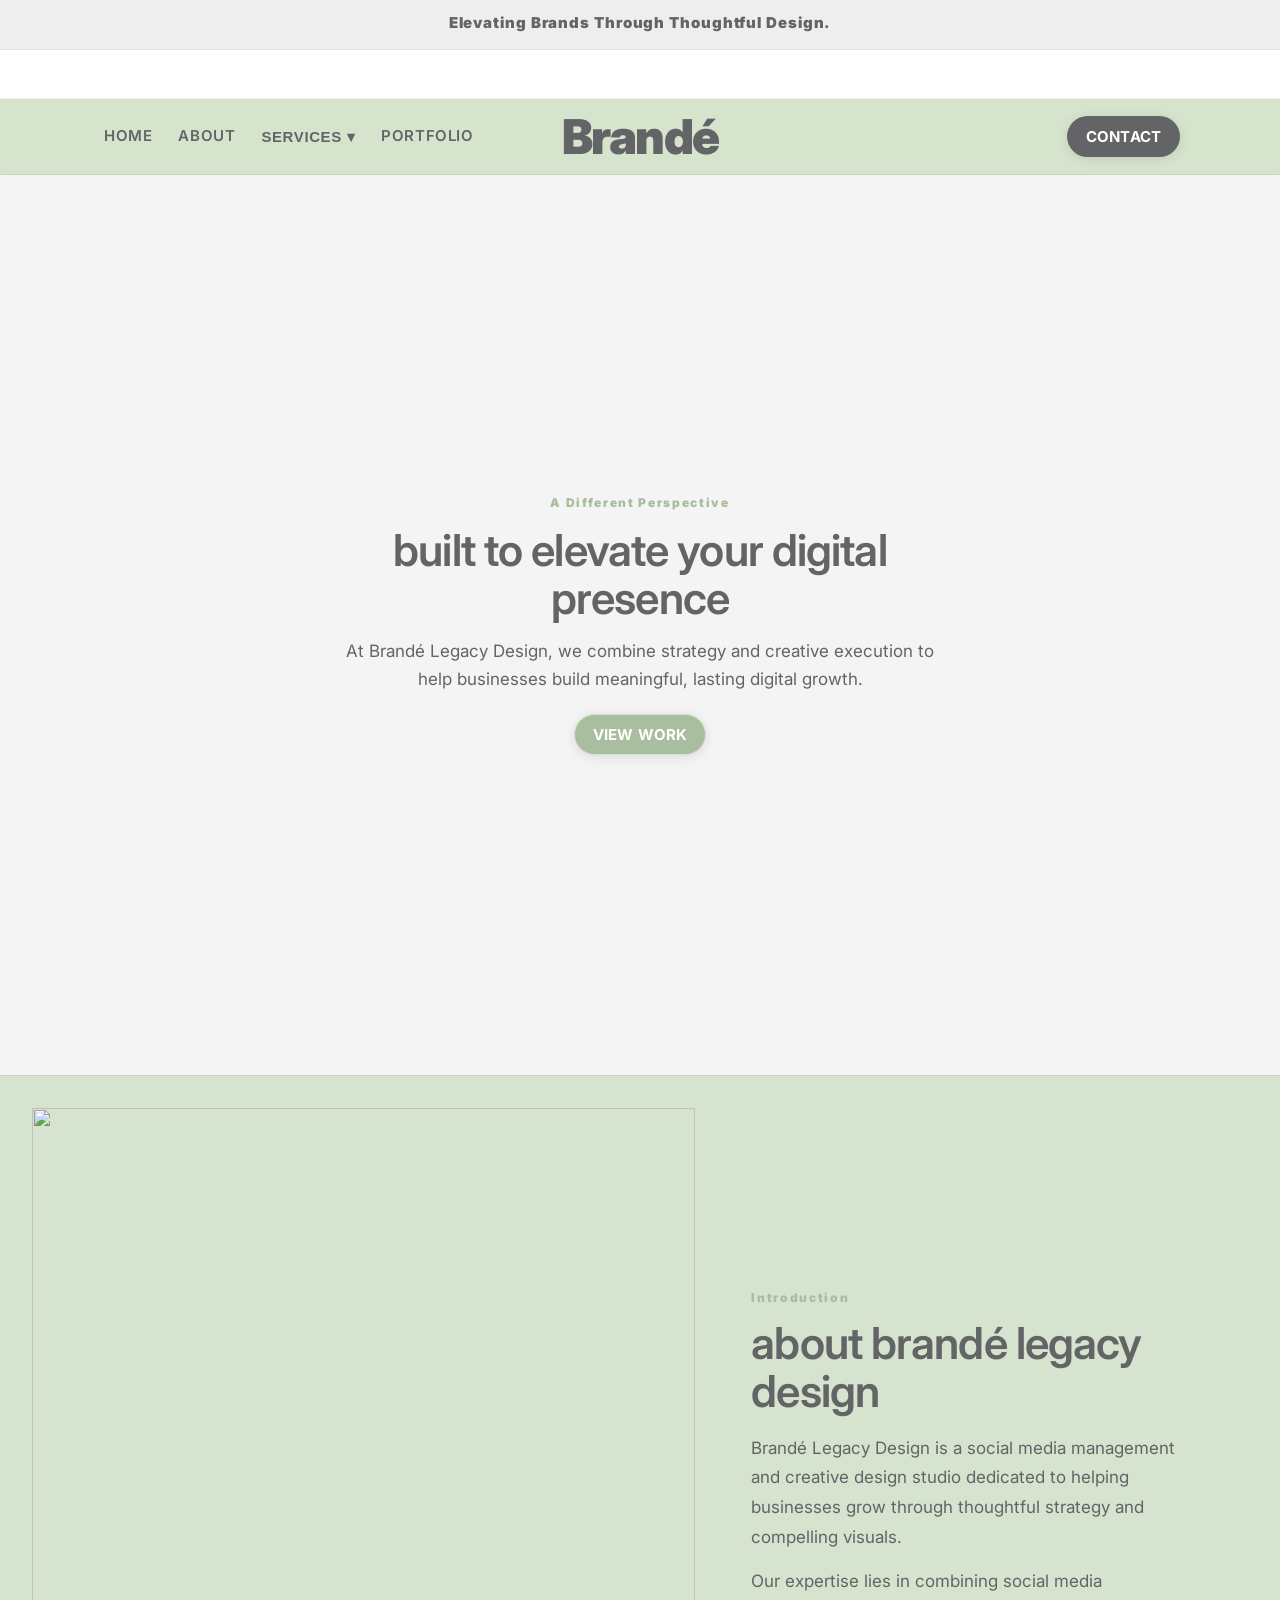
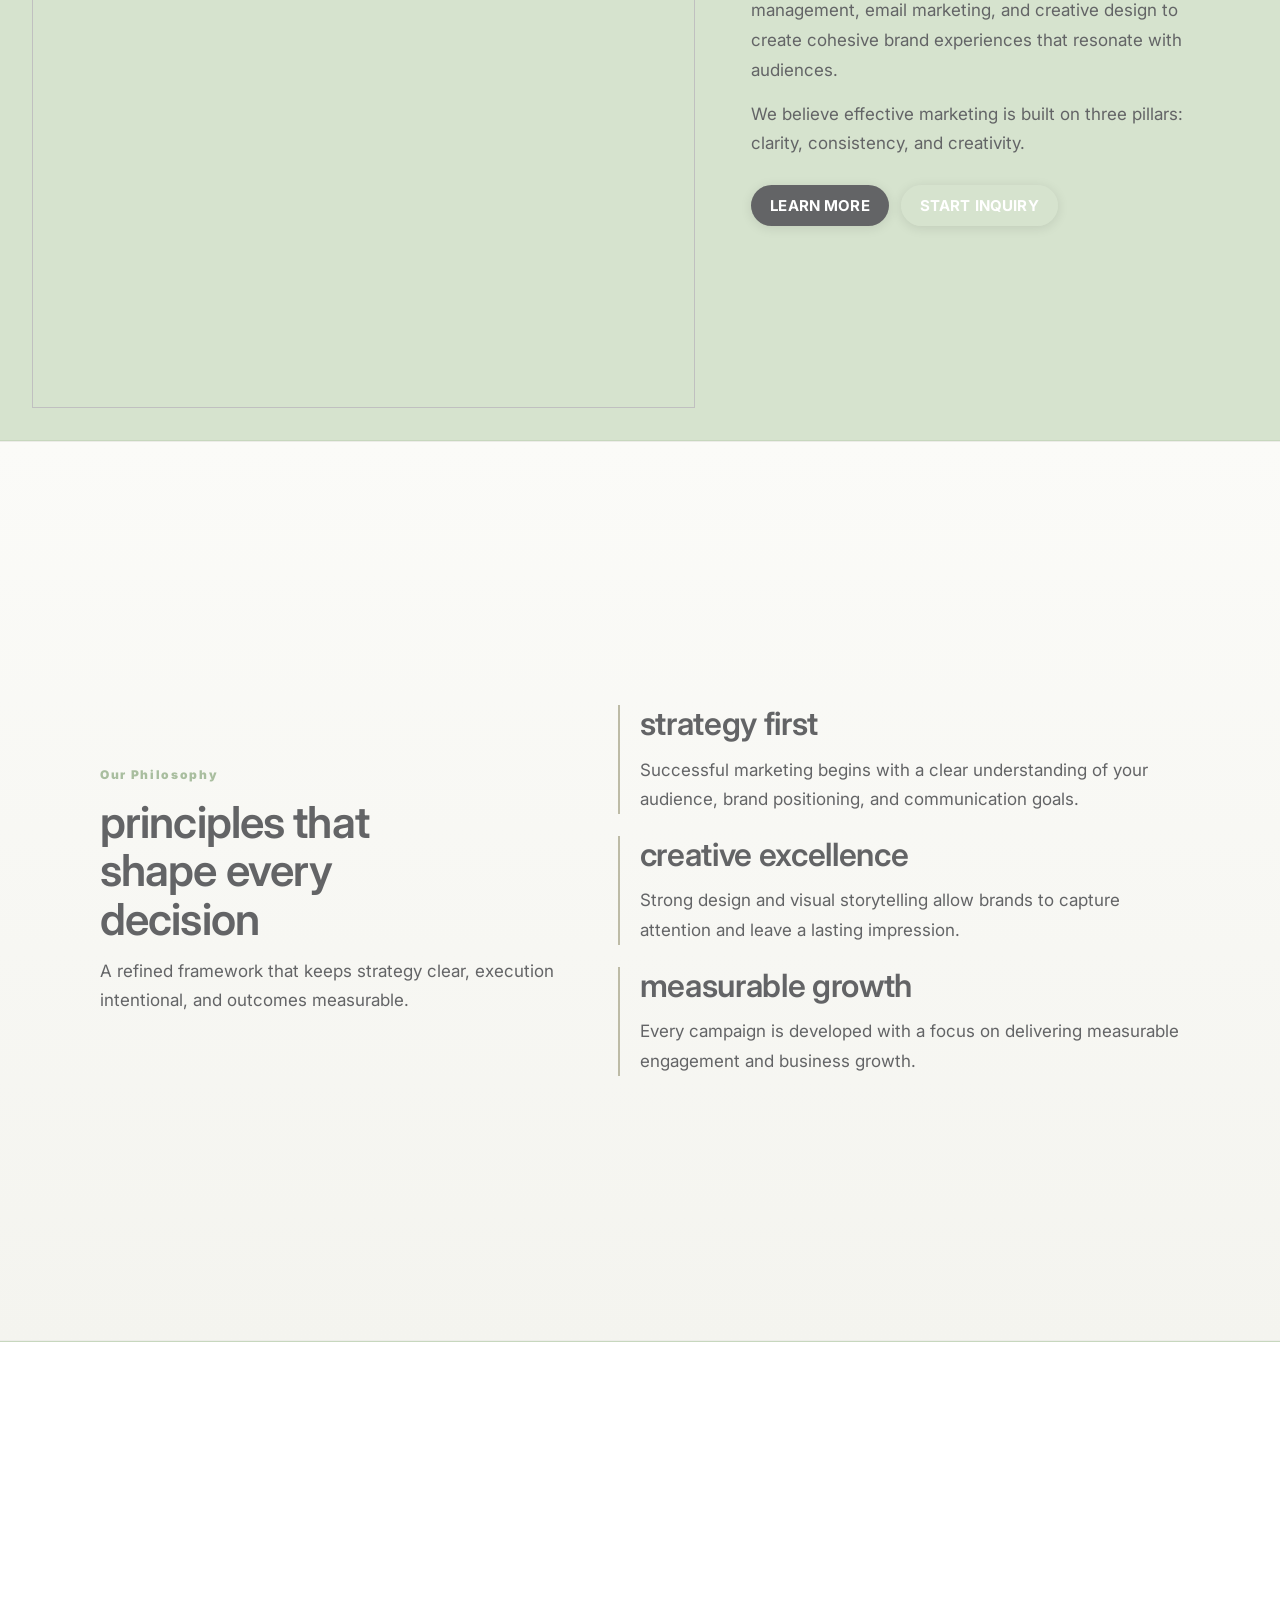
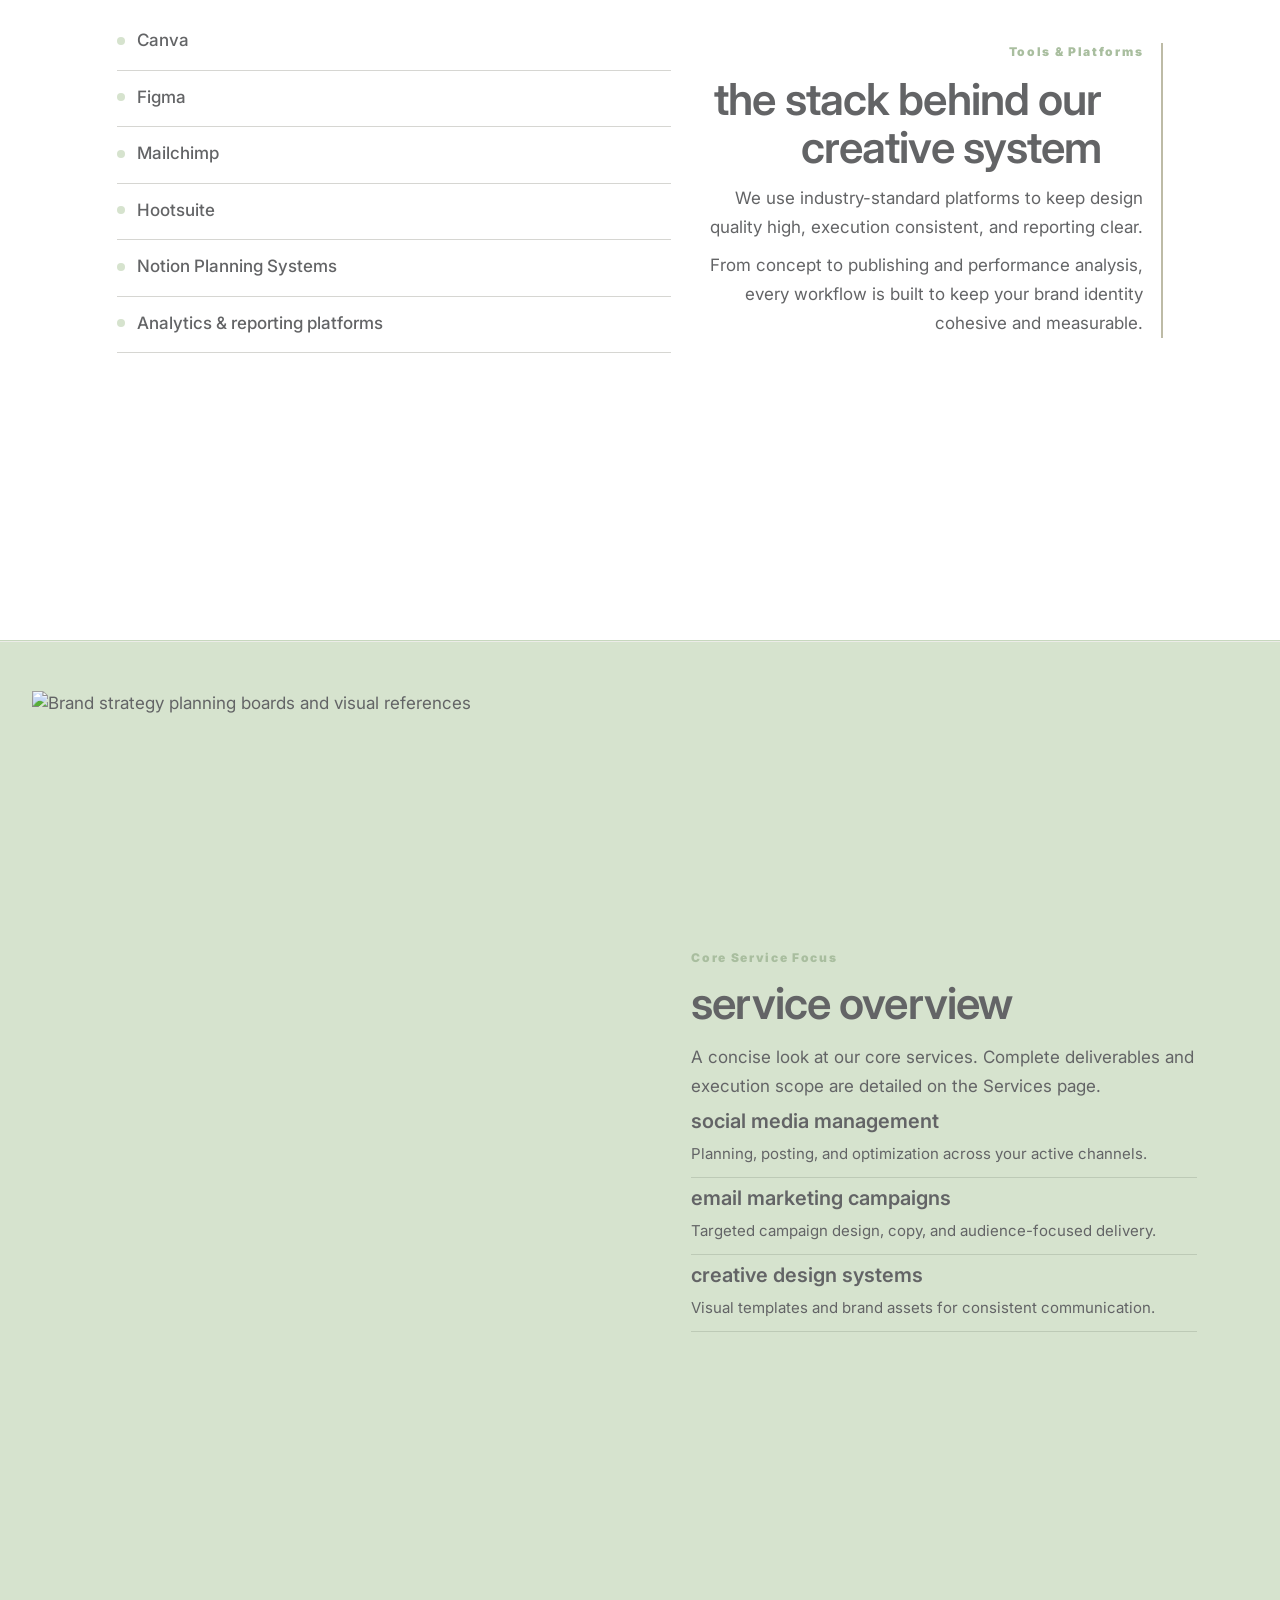
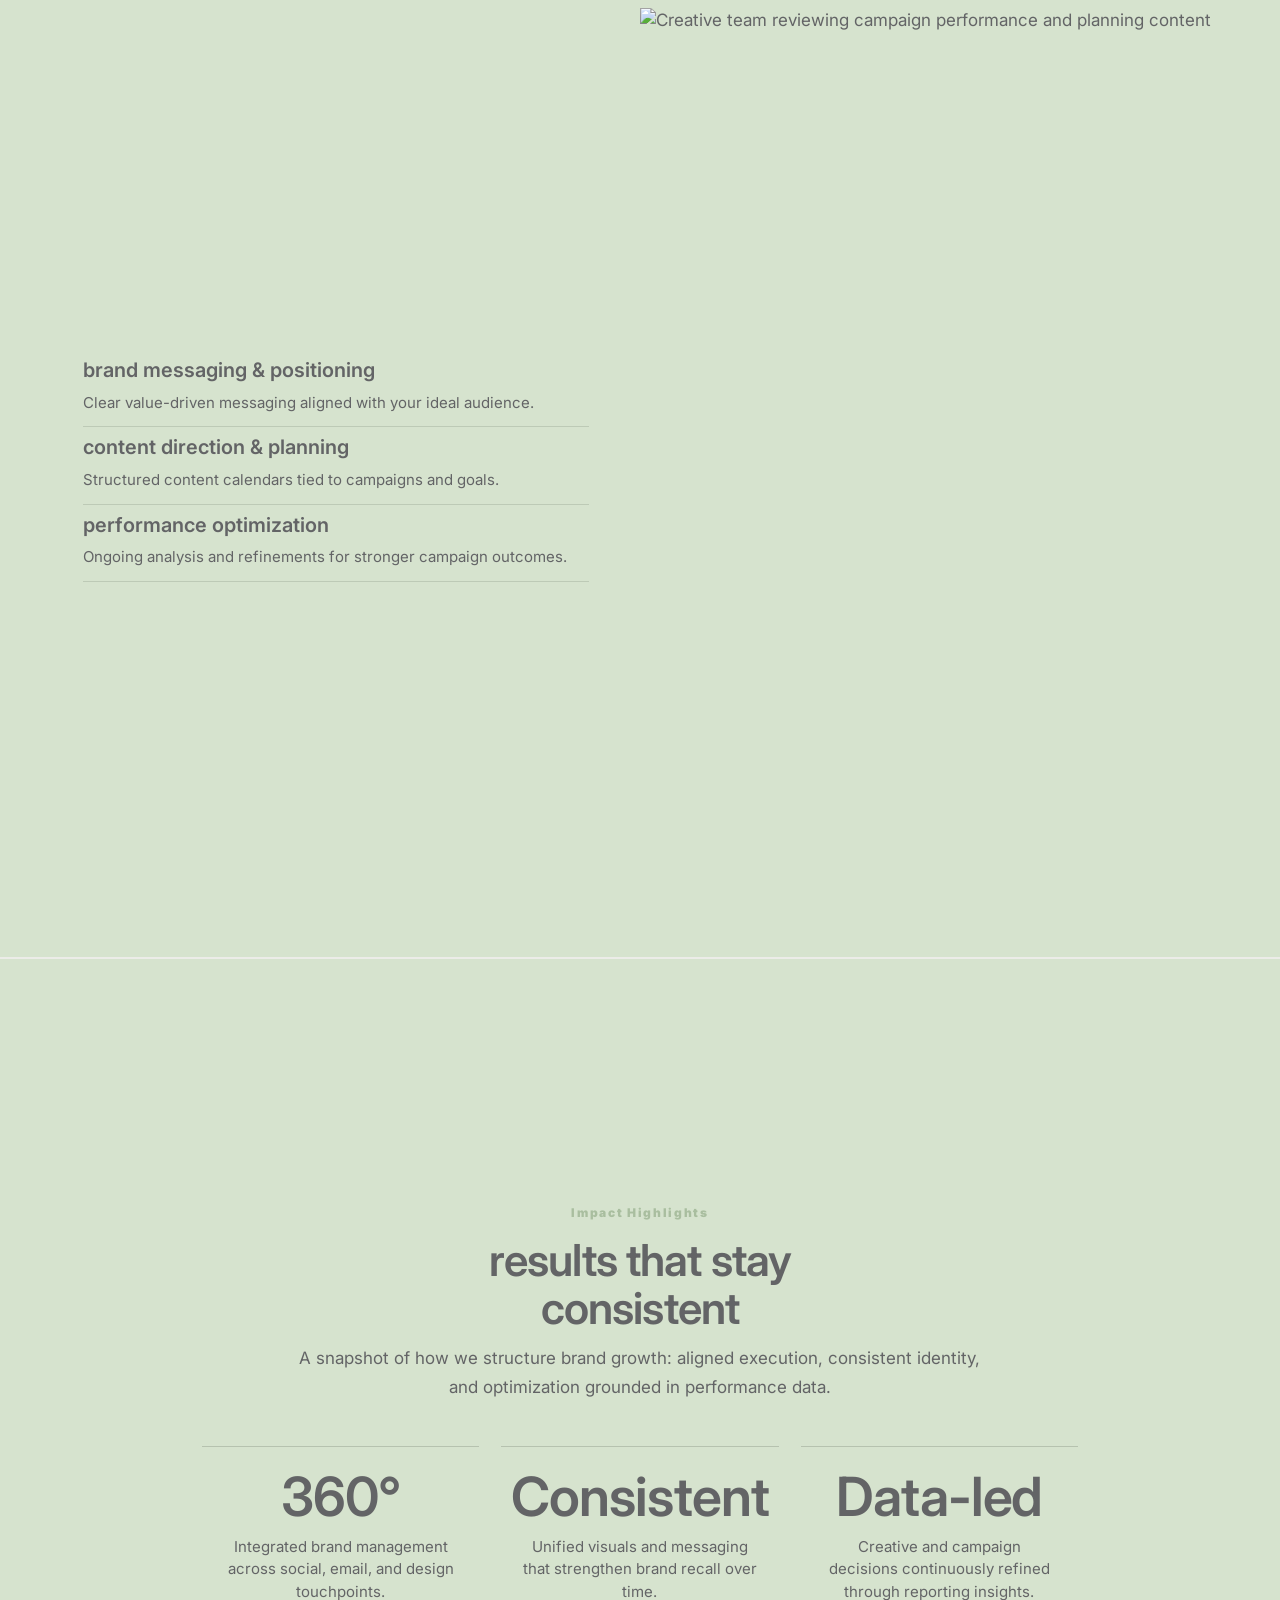
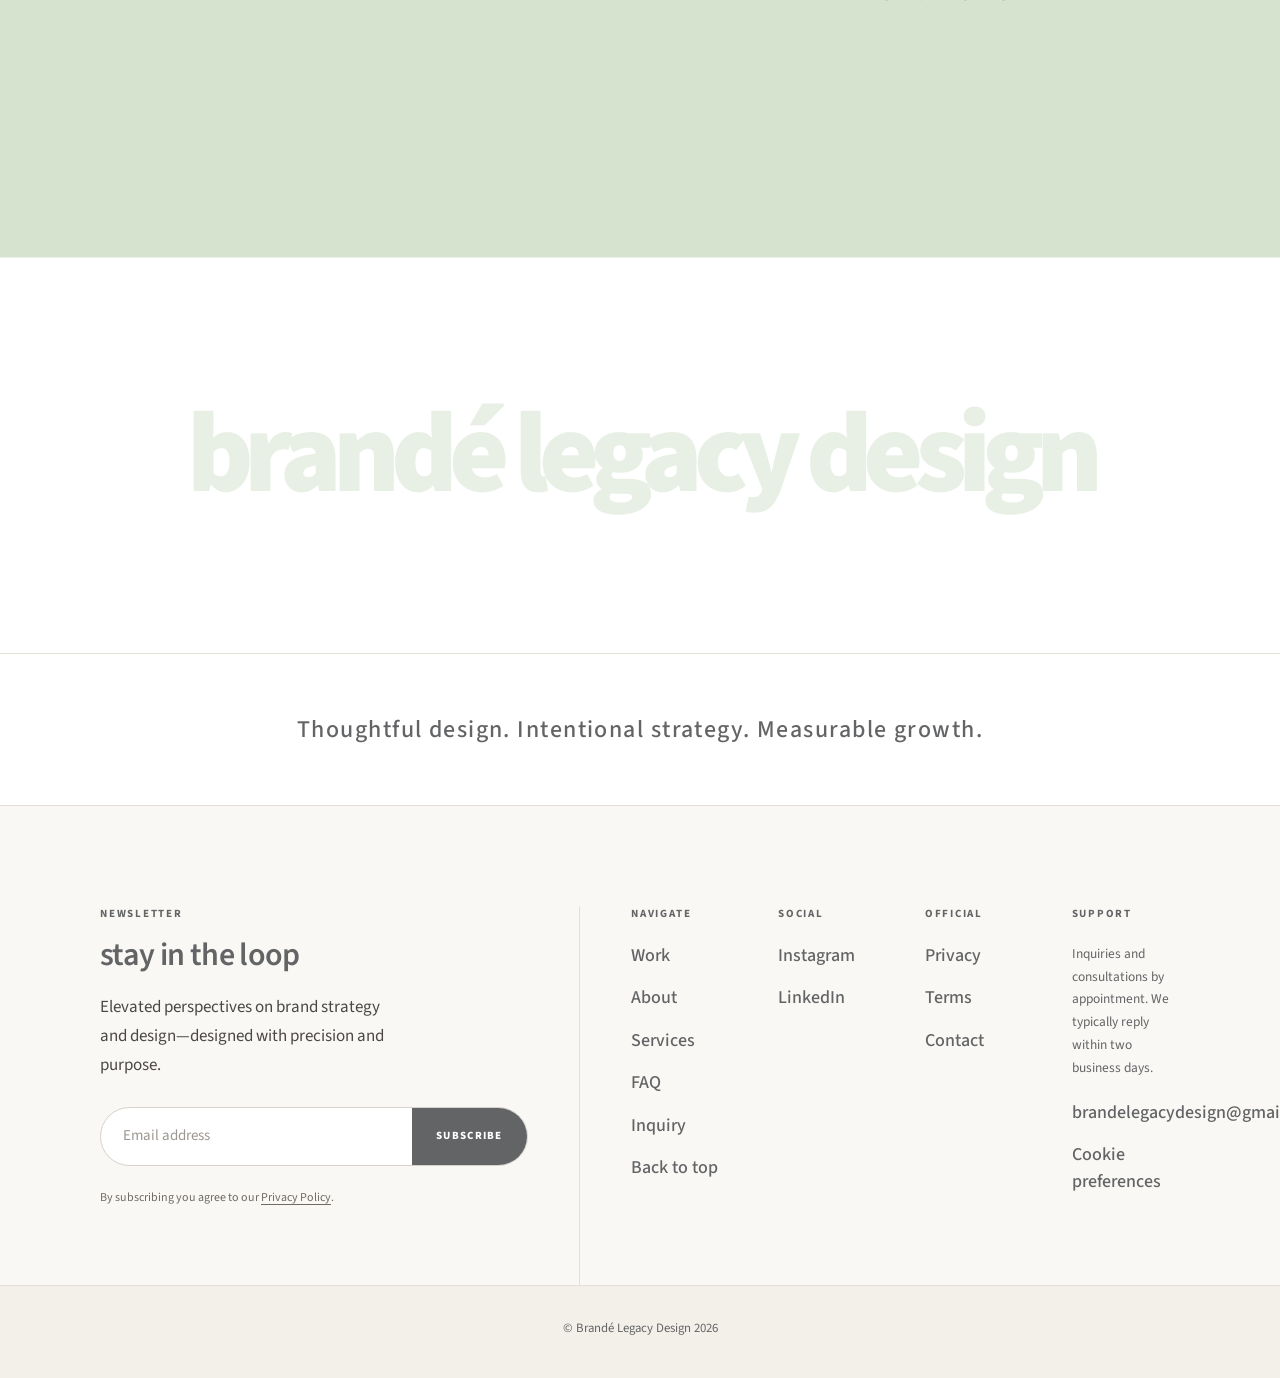
==== about.html @ 5271bdcf "first commit" ====
<!doctype html>
<html lang="en">
  <head>
    <meta charset="utf-8" />
    <meta name="viewport" content="width=device-width, initial-scale=1" />
    <title>About | Brand&eacute; Legacy Design</title>
    <link rel="icon" type="image/png" href="https://raw.githubusercontent.com/KeralPatel3095/Brande_Images/9cf67e094aeaa130865a33879009bbd9b97c3873/Brand%C3%A9.png">
    <link rel="stylesheet" href="includes/site-layout.css" />
    <style>
      @import url("https://fonts.googleapis.com/css2?family=DM+Sans:wght@400;500;600&family=Inter:wght@300;400;500;600&family=Poppins:wght@400;500;600&family=Source+Sans+3:ital,wght@0,400;0,500;0,600;0,700;1,400&display=swap");

      :root{
        --main:#D6E3CE;
        --bg:#D6E3CE;
        --text:#636466;
        --muted:#636466;
        --border:#C7D7BE;
        --surface:#EFEEEE;
        --cream:#EFEEEE;
        --cream2:#F7F7F7;
        --accent:#636466;
        --accentText:#ffffff;
        --radius:14px;
        --shadow:0 10px 30px rgba(0,0,0,.06);
        --container:1120px;
        --font-sans:"Inter", "Poppins", "DM Sans", "Helvetica Neue", Helvetica, Arial, ui-sans-serif, system-ui, -apple-system, Segoe UI, Roboto, sans-serif;
      }

      *{box-sizing:border-box}
      /* Do not set overflow-x:hidden on html/body — it breaks sticky header nav (see includes/site-layout.css) */
      html{scroll-behavior:smooth}
      body{
        margin:0;
        font-family:var(--font-sans);
        font-size:17px;
        color:var(--text);
        line-height:1.5;
        font-weight:400;
        background:linear-gradient(180deg, #D6E3CE 0%, #EFEEEE 55%, #ffffff 100%);
      }
      a{color:inherit; text-decoration:none}
      .container{max-width:var(--container); margin:0 auto; padding:0 20px}

      main{padding:0}
      section{padding:88px 0}
      main > section{
        width:100%;
        position:relative;
      }
      main > section > .container{
        height:auto;
        display:block;
        transform:translateY(0);
        filter:none;
      }

      /* Same reveal transitions used on index */
      main > section h1,
      main > section .sectionTitle,
      main > section .kicker,
      main > section .philosophyCard h3,
      main > section .processCard h3,
      main > section .resultValue{
        opacity:0;
        transform:translateY(28px);
        transition:
          opacity 1.05s cubic-bezier(0.25, 0.46, 0.45, 0.94),
          transform 1.05s cubic-bezier(0.25, 0.46, 0.45, 0.94);
      }
      main > section.inView h1,
      main > section.inView .sectionTitle,
      main > section.inView .kicker,
      main > section.inView .philosophyCard h3,
      main > section.inView .processCard h3,
      main > section.inView .resultValue{
        opacity:1;
        transform:translateY(0);
      }
      main > section .sectionLead,
      main > section .introBody p,
      main > section .philosophyCard p,
      main > section .toolsLead,
      main > section .toolsList li,
      main > section .servicePill,
      main > section .processCard p,
      main > section .resultLabel{
        opacity:0;
        transform:translateY(24px);
        transition:
          opacity 1.05s cubic-bezier(0.25, 0.46, 0.45, 0.94) .16s,
          transform 1.05s cubic-bezier(0.25, 0.46, 0.45, 0.94) .16s;
      }
      main > section.inView .sectionLead,
      main > section.inView .introBody p,
      main > section.inView .philosophyCard p,
      main > section.inView .toolsLead,
      main > section.inView .toolsList li,
      main > section.inView .servicePill,
      main > section.inView .processCard p,
      main > section.inView .resultLabel{
        opacity:1;
        transform:translateY(0);
      }
      main > section .mediaCard{
        opacity:0;
        transform:translateY(30px) scale(.985);
        transition:
          opacity 1.05s cubic-bezier(0.25, 0.46, 0.45, 0.94) .12s,
          transform 1.05s cubic-bezier(0.25, 0.46, 0.45, 0.94) .12s;
      }
      main > section.inView .mediaCard{
        opacity:1;
        transform:translateY(0) scale(1);
      }

      @media (prefers-reduced-motion: reduce){
        main > section *{
          transition:none !important;
          animation:none !important;
          transform:none !important;
          opacity:1 !important;
          filter:none !important;
        }
      }
      .fullScreenSection{
        min-height:100svh;
        display:flex;
        align-items:center;
      }
      .kicker{
        margin:0 0 14px;
        text-align:center;
        letter-spacing:.14em;
        font-weight:900;
        font-size:12px;
        text-transform:none;
        color: #a9be9f;
      }
      .sectionTitle{
        margin:0 auto 18px;
        text-align:center;
        max-width:24ch;
        font-size:44px;
        line-height:1.1;
        letter-spacing:-.02em;
        color:#636466;
        font-weight:600;
        text-transform:lowercase;
      }
      h1, h2, h3{
        text-transform:lowercase;
      }
      .sectionLead{
        margin:0 auto;
        max-width:72ch;
        text-align:center;
        font-size:17px;
        line-height:1.7;
        color:#636466;
      }
      .ctaRow{
        margin-top:26px;
        display:flex;
        gap:12px;
        flex-wrap:wrap;
      }
      .ctaBtn{
        display:inline-flex;
        align-items:center;
        justify-content:center;
        border-radius:999px;
        padding:12px 18px;
        font-size:15px;
        font-weight:600;
        line-height:1;
        letter-spacing:.01em;
        border:1px solid transparent;
        transition:transform .22s ease, background-color .22s ease, border-color .22s ease, color .22s ease;
      }
      .ctaBtnPrimary{
        background:var(--accent);
        color:var(--accentText);
      }
      .ctaBtnSecondary{
        background:transparent;
        border-color:#D6E3CE;
        color:#9b9a80;
      }
      .ctaBtn:hover{
        transform:translateY(-1px);
      }
      .ctaBtnPrimary:hover{
        background:#9b9a80;
      }
      .ctaBtnSecondary:hover{
        background:#dbe7d4;
      }
      .splitLayout{
        display:grid;
        grid-template-columns:1.05fr .95fr;
        gap:24px;
        align-items:center;
      }
      .splitLayout.reverse{
        grid-template-columns:.95fr 1.05fr;
      }
      .splitText{
        background:rgba(255,255,255,.72);
        border:1px solid #dbe7d4;
        border-radius:18px;
        padding:clamp(22px,3vw,36px);
      }
      .splitText .kicker,
      .splitText .sectionTitle,
      .splitText .sectionLead{
        text-align:left;
        margin-left:0;
        margin-right:0;
      }
      .splitText .sectionTitle{
        max-width:18ch;
      }
      .splitText .sectionLead{
        max-width:62ch;
      }
      .mediaCard{
        border-radius:18px;
        overflow:hidden;
        border:1px solid #dbe7d4;
        box-shadow:0 14px 34px rgba(53,77,55,.14);
        min-height:clamp(320px,58vh,620px);
        background:#fff;
        transition:transform .45s ease, box-shadow .45s ease;
      }
      .mediaCard:hover{
        transform:translateY(-4px);
        box-shadow:0 18px 34px rgba(59,58,50,.12);
      }
      .mediaCard img{
        width:100%;
        height:100%;
        object-fit:cover;
        display:block;
      }

      .introSection{
        background:var(--main);
        border-top:1px solid var(--border);
        border-bottom:1px solid var(--border);
      }
      .introSection.fullScreenSection{
        min-height:100svh;
        padding:32px;
      }
      .introSection > .container{
        max-width:100%;
        padding:0;
        height:100%;
      }
      .aboutWorkflowInner{
        display:grid;
        grid-template-columns:1.2fr 1fr;
        gap:0;
        align-items:stretch;
        min-height:100svh;
        height:100%;
        background:var(--main);
      }
      .aboutWorkflowVisual{
        min-height:460px;
        position:relative;
        overflow:hidden;
      }
      .aboutWorkflowVisual .workflowImg{
        position:absolute;
        inset:0;
        width:100%;
        height:100%;
        object-fit:cover;
        display:block;
        transition:opacity .6s ease-out, transform .6s ease-out;
      }
      .aboutWorkflowVisual .workflowImgDefault{
        opacity:1;
        transform:scale(1);
      }
      .aboutWorkflowVisual .workflowImgHover{
        opacity:0;
        transform:scale(1.04);
      }
      .aboutWorkflowVisual:hover .workflowImgDefault{
        opacity:0;
        transform:scale(1.05);
      }
      .aboutWorkflowVisual:hover .workflowImgHover{
        opacity:1;
        transform:scale(1);
      }
      .aboutWorkflowText{
        padding:64px 56px;
        display:flex;
        flex-direction:column;
        justify-content:center;
      }
      .aboutWorkflowText .kicker{
        text-align:left;
        margin-bottom:12px;
      }
      .aboutWorkflowText .sectionTitle{
        text-align:left;
        margin:0 0 18px;
        max-width:16ch;
        text-transform:lowercase;
      }
      .aboutWorkflowText .introBody{
        margin:0;
        max-width:66ch;
        gap:14px;
      }
      .aboutWorkflowText .introBody p{
        text-align:left;
      }
      .introBody{
        margin:28px auto 0;
        max-width:78ch;
        display:grid;
        gap:16px;
      }
      .introBody p{
        margin:0;
        text-align:center;
        color:#636466;
        line-height:1.75;
      }
      .preIntroNote{
        background:#f4f4f4;
        min-height:100svh;
        display:flex;
        align-items:center;
      }
      .preIntroWrap{
        max-width:78ch;
        margin:0 auto;
        text-align:center;
      }
      .preIntroWrap .kicker{
        margin-bottom:14px;
      }
      .preIntroWrap .sectionTitle{
        margin:0 auto 14px;
        max-width:18ch;
        text-align:center;
      }
      .preIntroWrap .sectionLead{
        margin:0 auto;
        max-width:56ch;
        text-align:center;
      }
      .preIntroWrap .ctaRow{
        justify-content:center;
        margin-top:20px;
      }

      .philosophySection{
        background:linear-gradient(180deg, #fbfbf8, #f4f4ef);
        border-top:1px solid #ecece8;
        border-bottom:1px solid #ecece8;
        min-height:100svh;
        display:flex;
        align-items:center;
      }
      .philosophyLayout{
        display:grid;
        grid-template-columns:.92fr 1.08fr;
        gap:clamp(26px,3vw,42px);
        align-items:stretch;
      }
      .philosophyIntro{
        background:transparent;
        border:none;
        border-radius:0;
        padding:0;
        box-shadow:none;
        display:flex;
        flex-direction:column;
        justify-content:center;
      }
      .philosophyIntro .kicker,
      .philosophyIntro .sectionTitle,
      .philosophyIntro .sectionLead{
        text-align:left;
        margin-left:0;
        margin-right:0;
      }
      .philosophyIntro .sectionTitle{
        max-width:14ch;
        margin-bottom:14px;
      }
      .philosophyIntro .sectionLead{
        max-width:44ch;
      }
      .philosophyGrid{
        display:grid;
        grid-template-columns:1fr;
        gap:22px;
      }
      .philosophyCard{
        background:transparent;
        border:none;
        border-radius:0;
        padding:0 0 0 22px;
        box-shadow:none;
        transition:transform .22s ease;
        position:relative;
        overflow:hidden;
      }
      .philosophyCard::before{
        content:"";
        position:absolute;
        left:0;
        top:0;
        bottom:0;
        width:2px;
        background:#bdbba6;
      }
      .philosophyCard:hover{
        transform:translateY(-1px);
      }
      .philosophyCard h3{
        margin:0 0 12px;
        font-size:clamp(26px,2.5vw,34px);
        line-height:1.2;
        color:#636466;
        font-weight:600;
        letter-spacing:-.01em;
      }
      .philosophyCard p{
        margin:0;
        color:#636466;
        font-size:17px;
        line-height:1.72;
      }

      .toolsSection{
        background:#ffffff;
        border-top:1px solid var(--border);
        border-bottom:1px solid var(--border);
        min-height:100svh;
        display:flex;
        align-items:center;
      }
      .toolsLayout{
        display:grid;
        grid-template-columns:1.1fr .9fr;
        gap:clamp(24px,3vw,42px);
        align-items:center;
      }
      .toolsIntro{
        border-right:2px solid #bdbba6;
        padding-right:18px;
      }
      .toolsIntro .kicker,
      .toolsIntro .sectionTitle,
      .toolsIntro .toolsLead{
        text-align:right;
        margin-left:0;
        margin-right:0;
      }
      .toolsIntro .sectionTitle{
        max-width:14ch;
        margin-bottom:12px;
      }
      .toolsLead{
        margin:0;
        max-width:44ch;
        color:#636466;
        line-height:1.7;
      }
      .toolsList{
        list-style:none;
        margin:0;
        padding:0;
        display:grid;
        grid-template-columns:1fr;
        gap:14px;
      }
      .toolsList li{
        background:transparent;
        border:none;
        border-bottom:1px solid rgba(110,108,94,.28);
        border-radius:0;
        padding:0 0 10px;
        font-size:17px;
        font-weight:500;
        color:#636466;
        display:block;
      }
      .toolRow{
        display:flex;
        align-items:center;
        justify-content:flex-start;
        gap:12px;
      }
      .toolRow::before{
        content:"";
        display:inline-block;
        width:8px;
        height:8px;
        border-radius:999px;
        background:var(--main);
        flex-shrink:0;
      }
      .toolsList li span{
        display:inline-flex;
        align-items:center;
        width:100%;
      }
      .toolDesc{
        margin:6px 0 0 20px;
        font-size:13px;
        line-height:1.4;
        color:#636466;
        max-height:0;
        opacity:0;
        overflow:hidden;
        transition:max-height .26s ease, opacity .26s ease;
      }
      .toolsList li:hover .toolDesc{
        max-height:40px;
        opacity:1;
      }
      .toolsSubGrid{
        margin-top:18px;
        display:grid;
        grid-template-columns:1fr 1fr;
        gap:10px 16px;
      }
      .toolsSubItem{
        border-top:1px solid rgba(110,108,94,.22);
        padding-top:8px;
      }
      .toolsSubItem h4{
        margin:0 0 4px;
        font-size:12px;
        letter-spacing:.08em;
        text-transform:none;
        color:#636466;
        font-weight:600;
      }
      .toolsSubItem p{
        margin:0;
        font-size:14px;
        line-height:1.45;
        color:#636466;
      }

      .servicesSection{
        background:#D6E3CE;
        border-top:1px solid #ecece8;
        border-bottom:1px solid #ecece8;
        min-height:100svh;
        display:flex;
        align-items:center;
        padding:clamp(18px, 2.6vw, 32px);
      }
      .servicesSection > .container{
        width:100%;
        max-width:100%;
        padding:0;
      }
      .servicesLayout{
        display:grid;
        grid-template-columns:1fr;
        gap:0;
      }
      .servicesIntro{
        border-left:none;
        border-top:none;
        padding:0;
      }
      .servicesGrid{
        display:grid;
        grid-template-columns:1fr;
        gap:0;
      }
      .serviceSplit{
        --service-gap: 0px;
        display:grid;
        grid-template-columns:50% 50%;
        gap:var(--service-gap);
        width:100%;
        min-height:100svh;
        background:var(--main);
      }
      .serviceSplit.reverse .servicesPanel{
        order:1;
      }
      .serviceSplit.reverse .serviceVisual{
        order:2;
        margin-top:0;
        margin-left:0;
        width:100%;
      }
      .servicesPanel{
        display:flex;
        flex-direction:column;
        justify-content:center;
        height:100%;
        padding:64px clamp(30px, 4vw, 56px);
        align-items:flex-end;
      }
      .serviceVisual{
        position:relative;
        width:100%;
        min-height:100svh;
        border-radius:0;
        overflow:hidden;
        border:none;
        margin-left:0;
      }
      .serviceSplit .servicesIntro,
      .serviceSplit .servicesGrid{
        width:min(640px, 100%);
        margin-left:auto;
      }
      .serviceSplit .servicesIntro .kicker{
        text-align:left;
        margin:0 0 12px;
      }
      .serviceSplit .servicesIntro .sectionTitle{
        text-align:left;
        margin:0 0 16px;
        max-width:16ch;
      }
      .serviceSplit .servicesIntro .sectionLead{
        text-align:left;
        margin:0;
        max-width:62ch;
      }
      .serviceVisual .serviceImg{
        position:absolute;
        inset:0;
        width:100%;
        height:100%;
        display:block;
        object-fit:cover;
        object-position:left center;
        transition:opacity .6s ease-out, transform .6s ease-out;
      }
      .serviceVisual .serviceImgDefault{
        opacity:1;
        transform:scale(1);
      }
      .serviceVisual .serviceImgHover{
        opacity:0;
        transform:scale(1.04);
      }
      .serviceSplit:first-child .serviceVisual .serviceImg{
        object-position:14% center;
      }
      .serviceVisual:hover .serviceImgDefault{
        opacity:0;
        transform:scale(1.05);
      }
      .serviceVisual:hover .serviceImgHover{
        opacity:1;
        transform:scale(1);
      }
      .serviceOverview{
        background:transparent;
        border:none;
        border-radius:0;
        padding:8px 0 12px;
        border-bottom:1px solid rgba(91,101,86,.2);
      }
      .serviceTitle{
        margin:0 0 8px;
        font-size:20px;
        line-height:1.24;
        color:#636466;
        font-weight:600;
      }
      .serviceBrief{
        margin:0;
        color:#636466;
        font-size:15px;
        line-height:1.55;
      }

      .processSection{
        background:linear-gradient(180deg, #f5f3ea, #ece9dc);
        border-top:1px solid var(--border);
        border-bottom:1px solid var(--border);
      }
      .processLayout{
        display:grid;
        grid-template-columns:.95fr 1.05fr;
        gap:20px;
        align-items:stretch;
        margin-top:24px;
      }
      .processGrid{
        display:grid;
        grid-template-columns:1fr;
        gap:14px;
      }
      .processCard{
        background:#fff;
        border:1px solid var(--border);
        border-radius:14px;
        padding:18px 16px;
      }
      .processStep{
        display:inline-flex;
        width:28px;
        height:28px;
        align-items:center;
        justify-content:center;
        border-radius:999px;
        background:var(--main);
        color:#636466;
        font-size:14px;
        font-weight:700;
        margin-bottom:10px;
      }
      .processCard h3{
        margin:0 0 8px;
        font-size:22px;
        line-height:1.2;
        font-weight:600;
        color:#636466;
      }
      .processCard p{
        margin:0;
        color:#636466;
        line-height:1.6;
        font-size:16px;
      }

      .resultsSection{
        background:#D6E3CE;
        border-top:1px solid #ecece8;
        border-bottom:1px solid #ecece8;
        min-height:100svh;
        display:flex;
        align-items:center;
      }
      .resultsLayout{
        display:grid;
        grid-template-columns:1fr;
        gap:clamp(26px, 4vw, 44px);
        align-items:center;
      }
      .resultsIntro{
        text-align:center;
        max-width:72ch;
        margin:0 auto;
        color:#636466;
      }
      .resultsIntro .sectionTitle{
        margin:0 auto 12px;
        max-width:18ch;
      }
      .resultsIntro .sectionLead{
        max-width:62ch;
        margin:0 auto;
      }
      .resultsGrid{
        display:grid;
        grid-template-columns:repeat(3, minmax(0, 1fr));
        gap:clamp(12px, 2vw, 22px);
      }
      .resultItem{
        display:flex;
        flex-direction:column;
        align-items:center;
        gap:10px;
        text-align:center;
        padding:22px 10px 8px;
        border-top:1px solid rgba(91,101,86,.26);
      }
      .resultValue{
        margin:0;
        font-size:clamp(34px, 5vw, 54px);
        line-height:1.05;
        font-weight:600;
        color:#636466;
        letter-spacing:-.02em;
      }
      .resultLabel{
        margin:0;
        font-size:15px;
        color:#636466;
        max-width:26ch;
      }

      @media (max-width: 980px){
        .fullScreenSection{min-height:auto}
        .splitLayout,
        .splitLayout.reverse,
        .processLayout{grid-template-columns:1fr}
        .introSection.fullScreenSection{padding:52px 20px}
        .aboutWorkflowInner{grid-template-columns:1fr; min-height:auto}
        .aboutWorkflowVisual{min-height:340px}
        .aboutWorkflowText{padding:40px 24px}
        .aboutWorkflowText .kicker,
        .aboutWorkflowText .sectionTitle,
        .aboutWorkflowText .introBody p{
          text-align:center;
        }
        .aboutWorkflowText .sectionTitle{
          max-width:20ch;
          margin:0 auto 16px;
        }
        .aboutWorkflowText .introBody{
          margin:0 auto;
        }
        .splitText .kicker,
        .splitText .sectionTitle,
        .splitText .sectionLead{
          text-align:center;
          margin-left:auto;
          margin-right:auto;
        }
        .splitText .sectionTitle{max-width:22ch}
        .splitText .sectionLead{max-width:72ch}
        .philosophySection{
          min-height:auto;
          display:block;
        }
        .philosophyLayout{grid-template-columns:1fr}
        .philosophyIntro .kicker,
        .philosophyIntro .sectionTitle,
        .philosophyIntro .sectionLead{
          text-align:center;
          margin-left:auto;
          margin-right:auto;
        }
        .philosophyIntro .sectionTitle{max-width:20ch}
        .philosophyIntro .sectionLead{max-width:72ch}
        .toolsSection{
          min-height:auto;
          display:block;
        }
        .toolsLayout{
          grid-template-columns:1fr;
        }
        .toolsIntro{
          border-right:none;
          border-top:2px solid #bdbba6;
          padding-right:0;
          padding-top:14px;
        }
        .toolsIntro .kicker,
        .toolsIntro .sectionTitle,
        .toolsIntro .toolsLead{
          text-align:center;
          margin-left:auto;
          margin-right:auto;
        }
        .toolsIntro .sectionTitle{max-width:20ch}
        .toolsIntro .toolsLead{max-width:72ch}
        .servicesLayout{grid-template-columns:1fr}
        .serviceSplit{grid-template-columns:1fr}
        .servicesPanel{
          padding:40px 24px;
          align-items:stretch;
        }
        .serviceVisual{
          min-height:clamp(320px, 52svh, 520px);
        }
        .serviceSplit .servicesIntro,
        .serviceSplit .servicesGrid{
          width:100%;
          margin-left:0;
        }
        .serviceSplit .servicesIntro .kicker,
        .serviceSplit .servicesIntro .sectionTitle,
        .serviceSplit .servicesIntro .sectionLead{
          text-align:center;
          margin-left:auto;
          margin-right:auto;
        }
        .serviceSplit .servicesIntro .sectionTitle{max-width:20ch}
        .serviceSplit .servicesIntro .sectionLead{max-width:72ch}
        .servicesSection{
          min-height:100svh;
          display:flex;
          align-items:center;
        }
        .resultsLayout{grid-template-columns:1fr}
        .resultsIntro .kicker,
        .resultsIntro .sectionTitle,
        .resultsIntro .sectionLead{
          text-align:center;
          margin-left:auto;
          margin-right:auto;
        }
        .resultsIntro .sectionTitle{max-width:20ch}
        .resultsIntro .sectionLead{max-width:72ch}
        .resultsSection{
          min-height:100svh;
          display:flex;
          align-items:center;
        }
        .resultsGrid{grid-template-columns:repeat(2, minmax(0, 1fr))}
      }
      @media (max-width: 620px){
        .container{padding:0 14px}
        section{padding:64px 0}
        .introSection.fullScreenSection{padding:52px 14px}
        .philosophyCard{
          padding-left:16px;
        }
        .sectionTitle{font-size:34px}
        .sectionLead, .introBody p{font-size:16px}
        .ctaRow{justify-content:center}
        .toolsList li{
          font-size:16px;
          padding-bottom:10px;
        }
        .toolDesc{
          max-height:40px;
          opacity:1;
          margin-left:20px;
        }
        .toolsSubGrid{
          grid-template-columns:1fr;
        }
        .serviceVisual{min-height:300px}
        .resultsGrid{grid-template-columns:1fr}
        .resultItem{padding-top:16px}
      }
    </style>
  </head>
  <body>
    <div id="layout-header"></div>
    <!--about-intro-->
    <main>
      <section class="preIntroNote" aria-label="Closing note">
        <div class="container">
          <div class="preIntroWrap">
            <p class="kicker">A Different Perspective</p>
            <h2 class="sectionTitle">Built to elevate your digital presence</h2>
            <p class="sectionLead">At Brand&eacute; Legacy Design, we combine strategy and creative execution to help businesses build meaningful, lasting digital growth.</p>
            <div class="ctaRow">
              <!-- <a class="ctaBtn ctaBtnPrimary" href="./index.html#final-cta">Shop Now</a> -->
              <a class="ctaBtn ctaBtnSecondary" style="background-color:#a9be9f; color: #9b9a80;" href="portfolio.html">View Work</a>
            </div>
          </div>
        </div>
      </section>

      
      <section class="introSection fullScreenSection" aria-label="Introduction">
        <div class="container">
          <div class="aboutWorkflowInner">
            <div class="aboutWorkflowVisual" aria-hidden="true">
              <img class="workflowImg workflowImgDefault" src="https://i.pinimg.com/1200x/1a/29/e0/1a29e00eca8db2a8226c1c51a42f6f8a.jpg" alt="" loading="lazy" />
              <img class="workflowImg workflowImgHover" src="https://images.unsplash.com/photo-1581091215367-59ab6dcef473?w=1200&h=1200&fit=crop" alt="" loading="lazy" />
            </div>
            <div class="aboutWorkflowText">
              <p class="kicker">Introduction</p>
              <h2 class="sectionTitle">About Brand&eacute; Legacy Design</h2>
              <div class="introBody">
                <p>Brand&eacute; Legacy Design is a social media management and creative design studio dedicated to helping businesses grow through thoughtful strategy and compelling visuals.</p>
                <p>Our expertise lies in combining social media management, email marketing, and creative design to create cohesive brand experiences that resonate with audiences.</p>
                <p>We believe effective marketing is built on three pillars: clarity, consistency, and creativity.</p>
              </div>
              <div class="ctaRow">
                <a class="ctaBtn ctaBtnPrimary" href="./index.html#portfolio">Learn More</a>
                <a class="ctaBtn ctaBtnSecondary" href="./index.html#final-cta">Start Inquiry</a>
              </div>
            </div>
          </div>
        </div>
      </section>

      <!-- our philosophy -->
      <section class="philosophySection fullScreenSection" aria-label="Our philosophy">
        <div class="container">
          <div class="philosophyLayout">
            <article class="philosophyIntro">
              <p class="kicker">Our Philosophy</p>
              <h2 class="sectionTitle">Principles that shape every decision</h2>
              <p class="sectionLead">A refined framework that keeps strategy clear, execution intentional, and outcomes measurable.</p>

            </article>
            <div class="philosophyGrid">
              <article class="philosophyCard">
                <h3>Strategy First</h3>
                <p>Successful marketing begins with a clear understanding of your audience, brand positioning, and communication goals.</p>
              </article>
              <article class="philosophyCard">
                <h3>Creative Excellence</h3>
                <p>Strong design and visual storytelling allow brands to capture attention and leave a lasting impression.</p>
              </article>
              <article class="philosophyCard">
                <h3>Measurable Growth</h3>
                <p>Every campaign is developed with a focus on delivering measurable engagement and business growth.</p>
              </article>
            </div>
          </div>
        </div>
      </section>

      <!-- tools and platforms -->
      <section class="toolsSection fullScreenSection" aria-label="Tools and platforms">
        <div class="container">
          <div class="toolsLayout">
            <ul class="toolsList">
              <li>
                <div class="toolRow"><span>Canva</span></div>
                <p class="toolDesc">Fast visual content production for social campaigns.</p>
              </li>
              <li>
                <div class="toolRow"><span>Figma</span></div>
                <p class="toolDesc">Structured design systems and collaborative brand assets.</p>
              </li>
              <li>
                <div class="toolRow"><span>Mailchimp</span></div>
                <p class="toolDesc">Targeted email campaigns with segmentation and automation.</p>
              </li>
              <li>
                <div class="toolRow"><span>Hootsuite</span></div>
                <p class="toolDesc">Content scheduling, publishing, and channel monitoring.</p>
              </li>
              <!-- <li>
                <div class="toolRow"><span>Buffer</span></div>
                <p class="toolDesc">Simple publishing queues and lightweight scheduling workflows.</p>
              </li>
              <li>
                <div class="toolRow"><span>Klaviyo</span></div>
                <p class="toolDesc">Advanced email segmentation and lifecycle campaign automation.</p>
              </li>
              <li>
                <div class="toolRow"><span>Sprout Social</span></div>
                <p class="toolDesc">Social performance tracking with reporting and team workflows.</p>
              </li> -->
              <li>
                <div class="toolRow"><span>Notion Planning Systems</span></div>
                <p class="toolDesc">Campaign planning, calendars, and content approvals.</p>
              </li>
              <li>
                <div class="toolRow"><span>Analytics &amp; reporting platforms</span></div>
                <p class="toolDesc">Weekly dashboards with actionable optimization insights.</p>
              </li>
            </ul>
            <div class="toolsIntro">
              <p class="kicker">Tools &amp; Platforms</p>
              <h2 class="sectionTitle">The stack behind our creative system</h2>
              <p class="toolsLead">We use industry-standard platforms to keep design quality high, execution consistent, and reporting clear.</p>
              <p class="toolsLead" style="margin-top:10px;">From concept to publishing and performance analysis, every workflow is built to keep your brand identity cohesive and measurable.</p>
              <!-- <p class="toolsLead" style="margin-top:10px;">Each platform is selected based on your growth stage and business goals, so creative output, campaign delivery, and performance insights stay connected in one streamlined workflow.</p> -->
            </div>
          </div>
        </div>
      </section>

      <!-- service focus -->
      <section class="servicesSection" aria-label="Service focus">
        <div class="container">
          <div class="servicesLayout">
            <div class="serviceSplit">
              <figure class="serviceVisual" aria-label="Creative direction workspace">
                <img class="serviceImg serviceImgDefault" src="https://images.unsplash.com/photo-1467232004584-a241de8bcf5d?w=1400&h=1900&fit=crop" alt="Brand strategy planning boards and visual references" loading="lazy" />
                <img class="serviceImg serviceImgHover" src="https://images.unsplash.com/photo-1551434678-e076c223a692?w=1400&h=1900&fit=crop" alt="Team collaborating on digital campaign planning" loading="lazy" />
              </figure>
              <div class="servicesPanel">
                <div class="servicesIntro">
                  <p class="kicker">Core Service Focus</p>
                  <h2 class="sectionTitle">Service overview</h2>
                  <p class="sectionLead">A concise look at our core services. Complete deliverables and execution scope are detailed on the Services page.</p>
                </div>
                <div class="servicesGrid">
                  <article class="serviceOverview">
                    <h3 class="serviceTitle">Social Media Management</h3>
                    <p class="serviceBrief">Planning, posting, and optimization across your active channels.</p>
                  </article>
                  <article class="serviceOverview">
                    <h3 class="serviceTitle">Email Marketing Campaigns</h3>
                    <p class="serviceBrief">Targeted campaign design, copy, and audience-focused delivery.</p>
                  </article>
                  <article class="serviceOverview">
                    <h3 class="serviceTitle">Creative Design Systems</h3>
                    <p class="serviceBrief">Visual templates and brand assets for consistent communication.</p>
                  </article>
                </div>
              </div>
            </div>
            <div class="serviceSplit reverse">
              <div class="servicesPanel">
                <div class="servicesGrid">
                  <article class="serviceOverview">
                    <h3 class="serviceTitle">Brand Messaging &amp; Positioning</h3>
                    <p class="serviceBrief">Clear value-driven messaging aligned with your ideal audience.</p>
                  </article>
                  <article class="serviceOverview">
                    <h3 class="serviceTitle">Content Direction &amp; Planning</h3>
                    <p class="serviceBrief">Structured content calendars tied to campaigns and goals.</p>
                  </article>
                  <article class="serviceOverview">
                    <h3 class="serviceTitle">Performance Optimization</h3>
                    <p class="serviceBrief">Ongoing analysis and refinements for stronger campaign outcomes.</p>
                  </article>
                </div>
              </div>
              <figure class="serviceVisual" aria-label="Campaign production workflow">
                <img class="serviceImg serviceImgDefault" src="https://images.unsplash.com/photo-1454165804606-c3d57bc86b40?w=1400&h=1900&fit=crop" alt="Creative team reviewing campaign performance and planning content" loading="lazy" />
                <img class="serviceImg serviceImgHover" src="https://images.unsplash.com/photo-1551288049-bebda4e38f71?w=1400&h=1900&fit=crop" alt="Performance analytics dashboard and content strategy review" loading="lazy" />
              </figure>
            </div>
          </div>
        </div>
      </section>

      <!-- impact highlights -->
      <section class="resultsSection fullScreenSection" aria-label="Impact highlights">
        <div class="container">
          <div class="resultsLayout">
            <div class="resultsIntro">
              <p class="kicker">Impact Highlights</p>
              <h2 class="sectionTitle">Results that stay consistent</h2>
              <p class="sectionLead">A snapshot of how we structure brand growth: aligned execution, consistent identity, and optimization grounded in performance data.</p>
            </div>
            <div class="resultsGrid">
              <div class="resultItem">
                <p class="resultValue">360&deg;</p>
                <p class="resultLabel">Integrated brand management across social, email, and design touchpoints.</p>
              </div>
              <div class="resultItem">
                <p class="resultValue">Consistent</p>
                <p class="resultLabel">Unified visuals and messaging that strengthen brand recall over time.</p>
              </div>
              <div class="resultItem">
                <p class="resultValue">Data-led</p>
                <p class="resultLabel">Creative and campaign decisions continuously refined through reporting insights.</p>
              </div>
            </div>
          </div>
        </div>
      </section>
    </main>
    <div id="layout-footer"></div>
    <script src="includes/load-includes.js"></script>
    <script>
      (function () {
        var sections = document.querySelectorAll('main > section');
        if (!sections.length) return;
        var observer = new IntersectionObserver(function (entries) {
          entries.forEach(function (entry) {
            if (entry.isIntersecting) {
              entry.target.classList.add('inView');
            }
          });
        }, { threshold: 0.18 });
        sections.forEach(function (section) { observer.observe(section); });
      })();
    </script>
  </body>
</html>
---- includes/site-layout.css ----
@import url("https://fonts.googleapis.com/css2?family=DM+Sans:wght@400;500;600&family=Inter:wght@300;400;500;600&family=Poppins:wght@400;500;600&family=Source+Sans+3:ital,wght@0,400;0,500;0,600;0,700;1,400&display=swap");
      :root{
        --main:#D6E3CE;
        --bg:#D6E3CE;
        --text:#636466;
        --muted:#636466;
        --border:#C7D7BE;
        --surface:#EFEEEE;
        --cream:#EFEEEE;
        --cream2:#F7F7F7;
        --accent:#636466; /* high-contrast CTA */
        --accentText:#ffffff;
        --radius:14px;
        --shadow:0 10px 30px rgba(0,0,0,.06);
        --container:1120px;
        --font-sans:"Inter", "Poppins", "DM Sans", "Helvetica Neue", Helvetica, Arial, ui-sans-serif, system-ui, -apple-system, Segoe UI, Roboto, sans-serif;
      }
      *{box-sizing:border-box}
      html{
        scroll-behavior:smooth;
        /* Avoid overflow-x:hidden here — it breaks position:sticky for the header in many browsers */
        scroll-padding-top:96px;
      }
      body{
        margin:0;
        font-family:var(--font-sans);
        font-size:17px;
        color:var(--text);
        background:linear-gradient(180deg, #D6E3CE 0%, #EFEEEE 55%, #ffffff 100%);
        line-height:1.5;
        font-weight:400;
        overflow-x:clip;
      }
      @supports not (overflow:clip){
        /* visible keeps sticky header working; clip is preferred to trim horizontal bleed */
        body{overflow-x:visible}
      }
      a{color:inherit; text-decoration:none}
      .container{max-width:var(--container); margin:0 auto; padding:0 20px}
      /* Promo + gap above nav; .siteHeaderBar stays sticky at top while scrolling */
      .headerPreNav{
        --pre-hide:0;
        background:var(--main);
      }
      .headerPreNav.is-collapsed{
        pointer-events:none;
      }
      .promoStrip{
        background:var(--surface);
        border-bottom:1px solid #e6e0d6;
        transition:
          opacity 1.25s cubic-bezier(.22,.61,.36,1),
          transform 1.25s cubic-bezier(.22,.61,.36,1);
        opacity:calc(1 - var(--pre-hide));
        transform:translateY(calc(var(--pre-hide) * -12px));
        will-change:opacity, transform;
      }
      .promoStrip .container{
        padding:12px 20px 14px;
      }
      .promoText{
        width:100%;
        text-align:center;
        font-weight:900;
        letter-spacing:.06em;
        font-size:15px;
        color:var(--text);
      }
      .SpaceInBetween{
        background:#ffffff;
        border-bottom:1px solid rgba(0,0,0,.06);
        min-height:clamp(48px,12vh,30px);
        transition:
          opacity 1.35s cubic-bezier(.22,.61,.36,1) .22s,
          transform 1.35s cubic-bezier(.22,.61,.36,1) .22s;
        opacity:calc(1 - var(--pre-hide));
        transform:translateY(calc(var(--pre-hide) * -22px));
        will-change:opacity, transform;
      }
      .SpaceInBetween .container{
        padding:0 20px;
        min-height:inherit;
      }
      .spaceInBetweenText{display:none}
      .siteHeaderBar{
        position:sticky;
        top:0;
        z-index:100;
        isolation:isolate;
        /* Brand sage — same as --main / #D6E3CE on every page */
        background:rgba(214,227,206,.94);
        backdrop-filter:saturate(180%) blur(12px);
        -webkit-backdrop-filter:saturate(180%) blur(12px);
        border-bottom:1px solid rgba(99,100,102,.1);
        transition:
          box-shadow .35s cubic-bezier(.22,.61,.36,1),
          background .35s ease,
          border-color .35s ease;
      }
      .siteHeaderBar.is-stuck{
        background:rgba(214,227,206,.98);
        box-shadow:0 10px 36px rgba(45,55,48,.1);
        border-bottom-color:rgba(99,100,102,.14);
      }
      .topbar{
        display:grid;
        grid-template-columns: 1fr auto 1fr;
        align-items:center;
        padding:14px 0 13px;
        gap:18px;
        transition:padding .3s ease;
      }
      .siteHeaderBar.is-stuck .topbar{
        padding:11px 0 10px;
      }
      .leftNav, .rightNav{
        display:flex;
        align-items:center;
        gap:18px;
        flex-wrap:wrap;
      }
      .leftNav{justify-content:flex-start}
      .rightNav{justify-content:flex-end}
      .brand{
        display:none;
      }
      .logoWordmark{
        font-size:48px;
        font-weight:900;
        letter-spacing:-.04em;
        line-height:1;
        color:var(--text);
        user-select:none;
      }
      .menuToggleButton{
        display:none;
        border:1px solid rgba(99,100,102,.2);
        background:#fff;
        color:#636466;
        border-radius:10px;
        width:42px;
        height:42px;
        align-items:center;
        justify-content:center;
        font-size:24px;
        line-height:1;
        cursor:pointer;
      }
      nav ul{
        list-style:none;
        margin:0;
        padding:0;
        display:flex;
        align-items:center;
        gap:18px;
      }
      nav a.link{
        position:relative;
        display:inline-block;
        color:#636466;
        font-weight:600;
        font-size:15px;
        letter-spacing:.04em;
        text-transform:uppercase;
        padding:8px 4px;
        transition:color .2s ease;
      }
      nav a.link::after{
        content:'';
        position:absolute;
        left:4px;
        right:4px;
        bottom:4px;
        height:2px;
        background:currentColor;
        opacity:.22;
        transform:scaleX(0);
        transform-origin:50% 50%;
        transition:transform .28s cubic-bezier(.22,.61,.36,1), opacity .2s ease;
      }
      nav a.link:hover{
        color:#3d3f41;
      }
      nav a.link:hover::after{
        transform:scaleX(1);
        opacity:.35;
      }

      details{
        position:relative;
      }
      details > summary{
        list-style:none;
        cursor:pointer;
        color:var(--muted);
        font-weight:600;
        font-size:18px;
      }
      details > summary::-webkit-details-marker{display:none}
      .dropdown{
        position:absolute;
        right:0;
        top:calc(100% + 12px);
        width:min(520px, 82vw);
        background:#fff;
        border:1px solid var(--border);
        border-radius:var(--radius);
        box-shadow:var(--shadow);
        padding:12px;
      }
      /* Navigation mega-menu panels */
      .menuPanel{
        position:absolute;
        top:calc(100% + 14px);
        left:0;
        background:#fff;
        border:1px solid var(--border);
        border-radius:18px;
        box-shadow:var(--shadow);
        padding:14px;
        z-index:120;
      }
      .servicesMenu{
        width:min(360px, 82vw);
      }
      .menuLeftList{
        display:flex;
        flex-direction:column;
        gap:10px;
      }
      .menuItem{
        display:block;
        padding:10px 12px;
        border-radius:14px;
        font-weight:800;
        color:#636466;
        background:transparent;
        border:1px solid transparent;
        font-size:18px;
      }
      .menuItem:hover{
        background:var(--surface);
        border-color:var(--border);
      }
      .portfolioPreviewGrid{
        display:grid;
        grid-template-columns: repeat(2, minmax(0, 1fr));
        gap:12px;
      }
      .previewTile{
        border:1px solid #e6e0d6;
        border-radius:16px;
        overflow:hidden;
        background:#fff;
        position:relative;
        height:160px;
      }
      .previewTile img{
        width:100%;
        height:100%;
        object-fit:cover;
        display:block;
      }
      .previewBadge{
        position:absolute;
        top:10px;
        left:10px;
        padding:6px 10px;
        border-radius:999px;
        border:1px solid rgba(0,0,0,.18);
        background:rgba(255,255,255,.92);
        font-weight:900;
        font-size:10px;
        letter-spacing:.08em;
        text-transform:uppercase;
      }

      /* Full-page mega menu overlay (Services) */
      .navButton{
        background:transparent;
        border:none;
        color:#636466;
        font-weight:600;
        font-size:15px;
        letter-spacing:.04em;
        text-transform:uppercase;
        cursor:pointer;
        padding:8px 4px;
        transition:color .2s ease, transform .2s ease;
      }
      .navButton:hover{
        color:#3d3f41;
        transform:translateY(-1px);
      }

      .overlayMenu{
        position:fixed;
        inset:0;
        background:linear-gradient(180deg, rgba(214,227,206,.86) 0%, rgba(239,238,238,.86) 55%, rgba(255,255,255,.82) 100%);
        backdrop-filter:saturate(150%) blur(6px);
        z-index:200;
        opacity:0;
        transform: translateY(-6px) scale(0.99);
        pointer-events:none;
        transition: opacity .25s ease, transform .25s ease;
      }
      .overlayMenu.open{
        opacity:1;
        transform: translateY(0) scale(1);
        pointer-events:auto;
      }

      .overlayInner{
        height:100%;
        display:grid;
        grid-template-columns: 320px 1fr;
      }
      .overlayLeft{
        border-right:1px solid #d8e2e6;
        padding:34px 26px;
      }
      .overlayTitle{
        font-weight:900;
        letter-spacing:.02em;
        font-size:18px;
        margin:0 0 18px;
      }
      .overlayBack{
        border:none;
        background:transparent;
        color:var(--text);
        font-weight:900;
        font-size:13px;
        letter-spacing:.02em;
        cursor:pointer;
        padding:0;
        margin:0 0 14px;
        transition: opacity .2s ease, transform .2s ease;
      }
      .overlayBack:hover{
        transform: translateY(-1px);
        opacity:.85;
      }
      .overlayItem{
        width:100%;
        text-align:left;
        background:transparent;
        border:none;
        padding:12px 0;
        border-bottom:1px solid rgba(0,0,0,.08);
        display:flex;
        align-items:center;
        justify-content:space-between;
        color:#636466;
        font-weight:800;
        font-size:17px;
        cursor:pointer;
        transition: color .2s ease, border-color .2s ease;
      }
      .overlayItem span{
        color:var(--text);
        font-weight:900;
      }
      .overlayItem:hover{
        color:#636466;
      }
      .overlayRight{
        padding:40px 34px;
        overflow:auto;
      }
      .overlayPreviewGrid{
        display:grid;
        grid-template-columns: repeat(3, minmax(0, 1fr));
        gap:18px;
        align-items:start;
      }
      .overlayPreviewTile{
        border:1px solid rgba(0,0,0,.08);
        border-radius:16px;
        overflow:hidden;
        background:#fff;
        aspect-ratio: 1 / 1;
        position:relative;
        transition: transform .35s ease, box-shadow .35s ease, border-color .35s ease;
      }
      .overlayPreviewTile img{
        width:100%;
        height:100%;
        object-fit:cover;
        display:block;
        transition: transform .45s ease;
      }
      .overlayPreviewTile:hover{
        transform: translateY(-4px);
        box-shadow: 0 16px 40px rgba(0,0,0,.12);
        border-color: rgba(0,0,0,.16);
      }
      .overlayPreviewTile:hover img{
        transform: scale(1.06);
      }
      .overlayClose{
        position:absolute;
        top:18px;
        right:18px;
        width:42px;
        height:42px;
        border-radius:999px;
        border:1px solid rgba(0,0,0,.14);
        background:#fff;
        font-weight:900;
        cursor:pointer;
        z-index:1001;
        transition: transform .2s ease, background-color .2s ease;
      }
      .overlayClose:hover{transform: scale(1.03)}

      @media (max-width: 820px){
        .overlayInner{grid-template-columns:1fr}
        .overlayLeft{border-right:none; border-bottom:1px solid #d8e2e6}
        .overlayRight{padding:24px}
        .overlayPreviewGrid{grid-template-columns: repeat(2, minmax(0, 1fr));}
      }
      .dropdownGrid{
        display:grid;
        grid-template-columns:1fr 1fr;
        gap:10px 14px;
      }
      .dropdown a{
        display:block;
        padding:10px 10px;
        border-radius:12px;
        color:var(--text);
        font-weight:600;
        font-size:13px;
        background:transparent;
      }
      .dropdown a:hover{
        background:var(--surface);
      }

      .ctaBtn{
        display:inline-flex;
        align-items:center;
        justify-content:center;
        background:var(--accent);
        color:var(--accentText) !important;
        padding:11px 22px;
        border-radius:999px;
        font-weight:700 !important;
        font-size:14px;
        letter-spacing:.06em;
        text-transform:uppercase;
        white-space:nowrap;
        box-shadow:0 2px 12px rgba(0,0,0,.1);
        transition:transform .22s ease, box-shadow .22s ease, background .2s ease;
      }
      .ctaBtn:hover{
        transform:translateY(-2px);
        box-shadow:0 8px 24px rgba(0,0,0,.14);
      }

/* Magazine-style footer — tall, airy, readable sans */
      .footerMega,
      .footerMega *{
        font-family:"Source Sans 3","Inter","Segoe UI",system-ui,-apple-system,sans-serif;
      }
      .footerMega{
        border-top:1px solid #e3ded6;
        background:#faf8f5;
        padding:0;
        margin:0;
        min-height:0;
        height:fit-content;
        width:100%;
        display:flex;
        flex-direction:column;
        align-items:stretch;
        justify-content:flex-start;
        flex:0 0 auto;
      }
      .footerTaglineBand{
        width:100%;
        margin:0;
        padding:clamp(32px,4.5vw,56px) 0;
        background:#ffffff;
        border-bottom:1px solid #e3ded6;
        box-sizing:border-box;
        flex:0 0 auto;

      }
      .footerMegaInner{
        flex:0 0 auto;
        padding:clamp(56px,7vw,88px) 0 clamp(48px,5.5vw,72px);
      }
      .footerTagline{
        margin:0;
        padding:0;
        border-bottom:none;
        font-size:clamp(12px,2.35vw,24px);
        font-weight:500;
        letter-spacing:0.06em;
        line-height:1.65;
        color:#636466;
        text-align:center;
        text-transform:none;
        max-width:none;
        width:100%;
        white-space:nowrap;
        overflow-x:auto;
        overflow-y:hidden;
        -webkit-overflow-scrolling:touch;
        scrollbar-width:thin;

      }
      .footerSplit{
        display:grid;
        grid-template-columns:minmax(480px,400px) 1fr;
        padding-top: 100px;
        gap:0;
        align-items:start;
      }
      .footerSubscribe{
        padding:0 clamp(32px,4vw,72px) clamp(48px,6vw,80px) 0;
        border-right:1px solid #e3ded6;
      }
      .footerSubscribeKicker{
        margin:0 0 12px;
        font-size:11px;
        font-weight:700;
        letter-spacing:.16em;
        text-transform:uppercase;
        color:#636466;
      }
      .footerSubscribeTitle{
        margin:0 0 18px;
        font-size:clamp(24px,2.8vw,32px);
        font-weight:600;
        letter-spacing:-.02em;
        color:#636466;
        line-height:1.25;
      }
      .footerSubscribeText{
        margin:0 0 28px;
        font-size:clamp(15px,1.35vw,17px);
        line-height:1.7;
        color:#4a4744;
        max-width:36ch;
      }
      .footerSignupForm{
        display:flex;
        flex-wrap:nowrap;
        width:100%;
        max-width:440px;
        border:1px solid #d7d1c9;
        border-radius:999px;
        overflow:hidden;
        background:#fff;
      }
      .footerSignupForm input[type="email"]{
        flex:1;
        min-width:0;
        border:none;
        padding:17px 22px;
        font:inherit;
        font-size:15px;
        background:transparent;
        color:#636466;
      }
      .footerSignupForm input[type="email"]::placeholder{color:#9c9791}
      .footerSignupForm input[type="email"]:focus{outline:none}
      .footerSignupForm button[type="submit"]{
        flex-shrink:0;
        border:none;
        padding:17px 24px;
        background:#636466;
        color:#fff;
        font:inherit;
        font-size:11px;
        font-weight:800;
        letter-spacing:.12em;
        text-transform:uppercase;
        cursor:pointer;
        white-space:nowrap;
      }
      .footerSignupForm button[type="submit"]:hover{background:#636466}
      .footerSubscribeLegal{
        margin:22px 0 0;
        font-size:12px;
        line-height:1.65;
        color:#6f6a64;
        max-width:44ch;
      }
      .footerSubscribeLegal a{
        text-decoration:underline;
        text-underline-offset:3px;
        color:inherit;
      }
      .footerColumns{
        display:grid;
        grid-template-columns:repeat(4, minmax(0, 1fr));
        gap:clamp(28px,4vw,48px) clamp(24px,3vw,40px);
        padding:0 0 clamp(40px,5vw,72px) clamp(32px,4vw,64px);
      }
      .footerColMega{
        min-width:0;
      }
      .footerColHead{
        margin:0 0 20px;
        font-size:11px;
        font-weight:700;
        letter-spacing:.16em;
        text-transform:uppercase;
        color:#636466;
      }
      .footerColList{
        list-style:none;
        margin:0;
        padding:0;
        display:flex;
        flex-direction:column;
        gap:16px;
      }
      .footerColList a{
        font-size:18px;
        color:#636466;
        font-weight:500;
        line-height:1.45;
        transition:color .15s ease;
      }
      .footerColList a:hover{color:#636466}
      .footerSupportText{
        margin:0 0 20px;
        font-size:clamp(13px,1.05vw,15px);
        line-height:1.7;
        color:#636466;
      }
      .footerSubBar{
        border-top:1px solid #e3ded6;
        background:#f3f0ea;
        padding:clamp(20px,2.5vw,32px) 0 clamp(28px,3.5vw,40px);
        flex:0 0 auto;
        margin-top:0;
      }
      .footerSubBarFlex{
        display:flex;
        justify-content:center;
        align-items:center;
        flex-wrap:wrap;
        gap:12px 28px;
        font-size:clamp(12px,1vw,14px);
        color:#636466;
        line-height:1.6;
      }
      .footerSubBarFlex > span[aria-hidden="true"]{
        color:#c9c4bc;
        user-select:none;
      }
      .footerLocale{
        display:inline-flex;
        align-items:center;
        gap:6px;
        font-weight:600;
        color:#636466;
      }
      .footerLocale .caret{
        font-size:10px;
        opacity:.5;
        line-height:1;
      }
      .footerWordmarkLarge{
        font-size:118px;
        font-weight:900;
        letter-spacing:-.08em;
        color:var(--main);
        opacity:.55;
        line-height:1;
        margin:0;
        padding-bottom:18px;
        border-bottom:1px solid #e6e0d6;
        white-space:nowrap;
      }
      .footerWordmarkFull{
        font-family:"Source Sans 3","Inter","Segoe UI",system-ui,sans-serif;
        display:flex;
        align-items:center;
        justify-content:center;
        width:100%;
        min-height:min(38svh,420px);
        padding:clamp(80px,12vw,140px) clamp(24px,4vw,48px);
        background:#ffffff;
        overflow:hidden;
        text-decoration:none;
        color:inherit;
        box-sizing:border-box;
      }
      .footerWordmarkLarge.oneLine{
        font-size: clamp(44px, 9vw, 118px);
        border-bottom:none;
        padding-bottom:0;
      }
      #contactForm{
        display:grid;
        gap:12px;
        margin-top:10px;
      }
      .field{
        display:grid;
        gap:6px;
      }
      label{
        font-weight:800;
        font-size:12px;
        color:var(--muted);
      }
      input, textarea{
        width:100%;
        padding:12px 12px;
        border:1px solid var(--border);
        border-radius:12px;
        font:inherit;
        background:#fff;
      }
      textarea{min-height:120px; resize:vertical}
      .formActions{display:flex; gap:12px; flex-wrap:wrap}

      @media (max-width: 980px){
        .heroGrid{grid-template-columns:1fr}
        nav ul{gap:12px}
        .brand{min-width:auto}
        h1{font-size:52px}
        .thumb{grid-column:span 6}
        .footerTop{grid-template-columns:1fr}
        .topbar{
          grid-template-columns:1fr auto;
          grid-template-areas:
            "logo cta"
            "left left";
          align-items:center;
          row-gap:12px;
          column-gap:16px;
          padding:14px 0 12px;
        }
        .leftNav{
          grid-area:left;
          width:100%;
          justify-content:center;
        }
        .leftNav ul{
          justify-content:center;
          gap:10px 16px;
          flex-wrap:wrap;
        }
        .logoWordmark{
          grid-area:logo;
          font-size:42px;
        }
        .rightNav{
          grid-area:cta;
          justify-content:flex-end;
        }
        .rightNav ul{
          justify-content:flex-end;
        }
        nav a.link,
        .navButton{
          font-size:16px;
        }
        .ctaBtn{
          font-size:15px;
          padding:10px 15px;
        }
      }
      @media (max-width: 768px){
        .hero .heroContent{
          padding:32px 18px;
        }
        .hero .heroContent h1{
          max-width:20ch;
          font-size:clamp(34px,8.8vw,46px);
          line-height:1.12;
          letter-spacing:-.015em;
          text-wrap:balance;
        }
        .hero .heroContent .subhead{
          font-size:16px;
          max-width:44ch;
        }
        .heroImg::after{
          background:
            linear-gradient(90deg, rgba(0,0,0,.56) 0%, rgba(0,0,0,.08) 56%),
            linear-gradient(0deg, rgba(0,0,0,.48) 0%, rgba(0,0,0,.05) 62%);
        }
        .container{
          padding:0 16px;
        }
        .topbar{
          grid-template-columns:42px 1fr 42px;
          grid-template-areas:
            "spacer logo menu"
            "left left left"
            "cta cta cta";
          gap:10px 12px;
          padding:10px 0 8px;
        }
        .topbar::before{
          content:"";
          grid-area:spacer;
          width:42px;
          height:42px;
        }
        .logoWordmark{
          grid-area:logo;
          font-size:36px;
          justify-self:center;
          text-align:center;
        }
        .menuToggleButton{
          display:inline-flex;
          grid-area:menu;
          justify-self:end;
        }
        .leftNav,
        .rightNav{
          width:100%;
          display:none;
          justify-content:flex-start;
        }
        .leftNav{grid-area:left}
        .rightNav{grid-area:cta}
        .siteHeaderBar.mobile-nav-open .leftNav,
        .siteHeaderBar.mobile-nav-open .rightNav{
          display:flex;
        }
        .leftNav ul,
        .rightNav ul{
          width:100%;
          flex-direction:column;
          align-items:flex-start;
          justify-content:flex-start;
          gap:2px;
        }
        nav ul{
          gap:2px;
          flex-wrap:nowrap;
        }
        nav a.link,
        .navButton{
          font-size:15px;
          width:100%;
          text-align:left;
          padding:10px 0;
        }
        details > summary{font-size:13px}
        .ctaBtn{
          font-size:14px;
          padding:10px 16px;
          display:inline-flex;
          min-width:132px;
          justify-content:center;
        }
        .thumb{grid-column:span 12}
        .container{padding:0 14px}
        .quoteFullBleed{padding:clamp(52px,14vw,88px) 20px}
        .quoteFullBleedFigure{max-width:100%}
      }
      @media (max-width: 620px){
        .logoWordmark{font-size:34px}
      }
      .mobileNavHint{display:none}
      @media (max-width: 980px){
        .footerSplit{
          grid-template-columns:1fr;
        }
        .footerMega{min-height:0}
        .footerSubscribe{
          border-right:none;
          border-bottom:1px solid #e3ded6;
          padding:0 0 clamp(40px,6vw,56px);
          margin-bottom:8px;
        }
        .footerColumns{
          grid-template-columns:repeat(2, minmax(0, 1fr));
          padding:clamp(36px,5vw,52px) 0 clamp(44px,6vw,64px) 0;
          gap:36px 32px;
        }
        .footerColList a{
          font-size:18px;
          line-height:1.4;
        }
        .featuredGrid{grid-template-columns: repeat(2, minmax(0, 1fr));}
        .splitMediaWrap.splitRight,
        .splitMediaWrap.splitLeft{
          padding-left:0;
          padding-right:0;
        }
        .splitMedia{position:relative; width:100%; height:260px; margin:0 0 16px; top:auto; bottom:auto; left:auto; right:auto;}
        .splitMediaWrap{overflow:hidden}
      }
      @media (max-width: 1200px) and (min-width: 981px){
        .footerSplit{
          grid-template-columns:minmax(260px,360px) 1fr;
        }
        .footerColumns{
          gap:28px 24px;
          padding:0 0 clamp(36px,4.5vw,60px) clamp(20px,2.6vw,40px);
        }
      }
      @media (max-width: 768px){
        .footerTagline{
          white-space:normal;
          overflow:visible;
          line-height:1.55;
          text-align:center;
        }
        .footerSubscribe{
          padding:0 0 30px;
          text-align:center;
        }
        .footerSubscribeText,
        .footerSupportText{
          margin-left:auto;
          margin-right:auto;
        }
        .footerSignupForm{
          margin-left:auto;
          margin-right:auto;
        }
        .footerSubscribeLegal{
          margin-left:auto;
          margin-right:auto;
          text-align:center;
        }
        .footerColumns{
          grid-template-columns:1fr;
          gap:22px;
          padding:28px 0 36px 0;
        }
        .footerColMega{
          padding-top:16px;
          border-top:1px solid #e3ded6;
          text-align:center;
        }
        .footerColMega:first-child{
          border-top:none;
          padding-top:0;
        }
        .footerColHead{
          margin-bottom:10px;
        }
        .footerColList{
          gap:10px;
        }
        .footerColList a{
          font-size:18px;
          line-height:1.35;
        }
        .footerWordmarkLarge.oneLine{
          white-space:normal;
          text-align:center;
          line-height:.95;
          max-width:100%;
        }
      }
      @media (max-width: 620px){
        .hero .heroContent{
          padding:30px 14px;
        }
        .hero .heroContent h1{
          font-size:clamp(30px,9.6vw,40px);
          line-height:1.14;
          max-width:22ch;
        }
        .hero .heroContent .subhead{
          font-size:15px;
          max-width:40ch;
        }
        .footerSplit{
          grid-template-columns:1fr;
        }
        .footerMegaInner{
          padding:clamp(48px,12vw,72px) 0 clamp(48px,10vw,72px);
        }
        .footerTaglineBand{
          padding:clamp(24px,6vw,40px) 0;
        }
        .footerTagline{
          font-size:clamp(11px,3.4vw,20px);
        }
        .footerColumns{
          grid-template-columns:1fr;
          padding:clamp(32px,8vw,48px) 0 clamp(40px,8vw,56px) 0;
          gap:20px;
        }
        .footerColMega{
          padding-top:18px;
          border-top:1px solid #e3ded6;
        }
        .footerColMega:first-child{
          border-top:none;
          padding-top:0;
        }
        .footerColHead{
          margin-bottom:12px;
          font-size:12px;
        }
        .footerColList{
          gap:12px;
        }
        .footerColList a{
          font-size:18px;
          line-height:1.35;
        }
        .footerSignupForm{max-width:none}
        .footerWordmarkLarge{font-size:72px}
        .advisoryImages{grid-template-columns:1fr}
        .sectionTitle{font-size:34px}
        .sectionLead{font-size:16px}
        .featuredGrid{grid-template-columns: 1fr;}
        .footerWordmarkFull{
          min-height:52svh;
          padding:clamp(56px,14vw,88px) 20px;
        }
        .workflowInner{grid-template-columns:1fr}
        .workflowVisual{min-height:340px}
        .workflowText{padding:40px 24px}
        .workflowText h2{font-size:32px}
        #about{min-height:auto; padding:52px 20px}
        #about > .container{max-width:var(--container); padding:0 20px}
        .processSteps{grid-template-columns:1fr; gap:16px}
        .step{padding:12px 4px 16px}
        #portfolio .container{padding-left:20px; padding-right:20px}
        main > section{padding:52px 0}
      }
      @media (max-width: 540px){
        .container{
          padding:0 12px;
        }
        .topbar{
          gap:8px;
        }
        .leftNav ul{gap:2px}
        nav a.link,
        .navButton{font-size:14px}
        .footerTagline{
          font-size:clamp(12px,3.8vw,16px);
        }
        .footerColList a{
          font-size:17px;
        }
      }
      @media (max-width: 420px){
        .logoWordmark{
          font-size:32px;
        }
        .hero .heroContent h1{
          font-size:clamp(28px,9.8vw,34px);
          line-height:1.16;
          max-width:24ch;
        }
        .hero .heroContent .subhead{
          font-size:14px;
          line-height:1.5;
        }
        nav a.link,
        .navButton{
          font-size:13px;
        }
        .rightNav ul{
          width:100%;
          justify-content:flex-start;
        }
        .ctaBtn{
          min-width:112px;
          font-size:13px;
          padding:9px 12px;
        }
        .footerSignupForm{
          flex-direction:column;
          border-radius:14px;
          border:1px solid #d7d1c9;
        }
        .footerSignupForm input[type="email"]{
          padding:14px 16px;
          border-bottom:1px solid #e3ded6;
        }
        .footerSignupForm button[type="submit"]{
          width:100%;
          padding:14px 16px;
        }
      }

main{padding:0}

/* Wrapper divs for fetch-injected layout: behave like index.html (no extra box).
   Fixes margin/spacing above the footer wordmark vs. home page. */
#layout-header,
#layout-footer{
  display:contents;
}

/* Logo links to home (shared header partial) */
a.logoWordmark{
  display:inline-block;
  color:inherit;
  text-decoration:none;
}
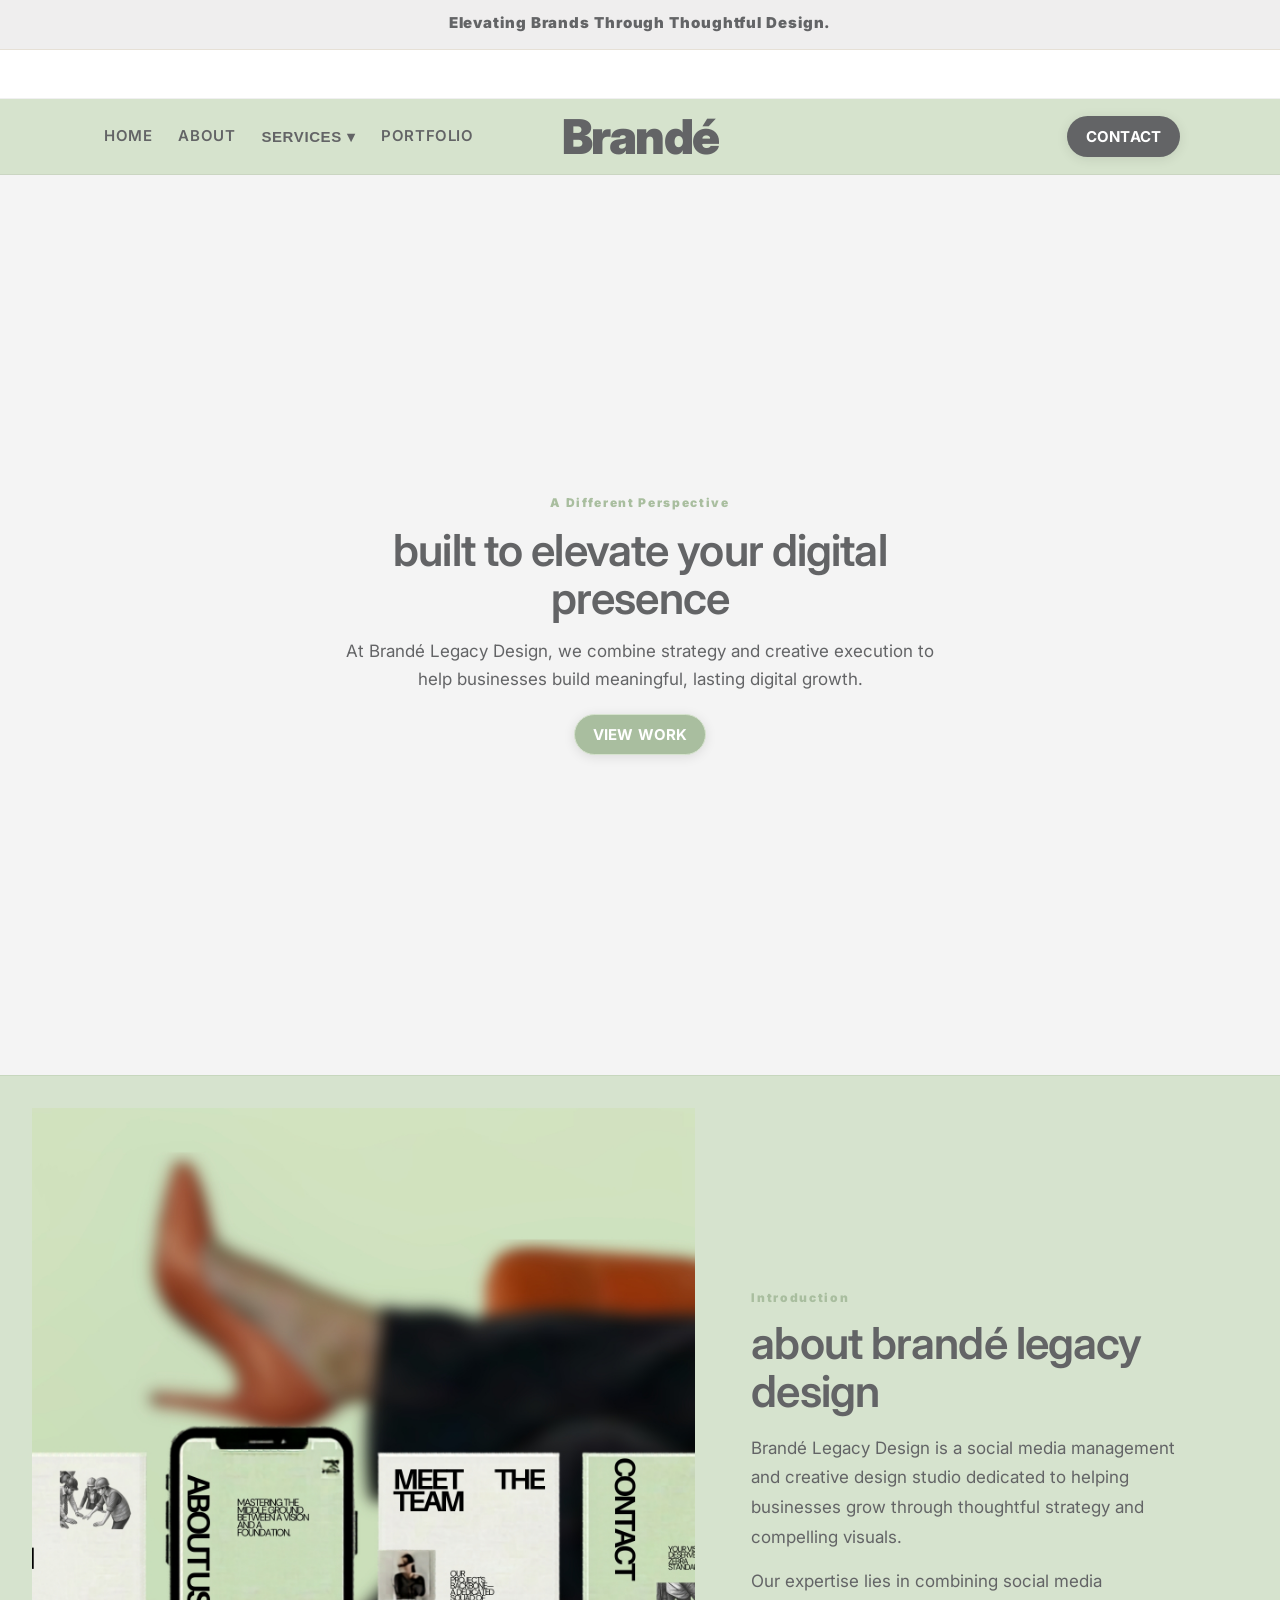
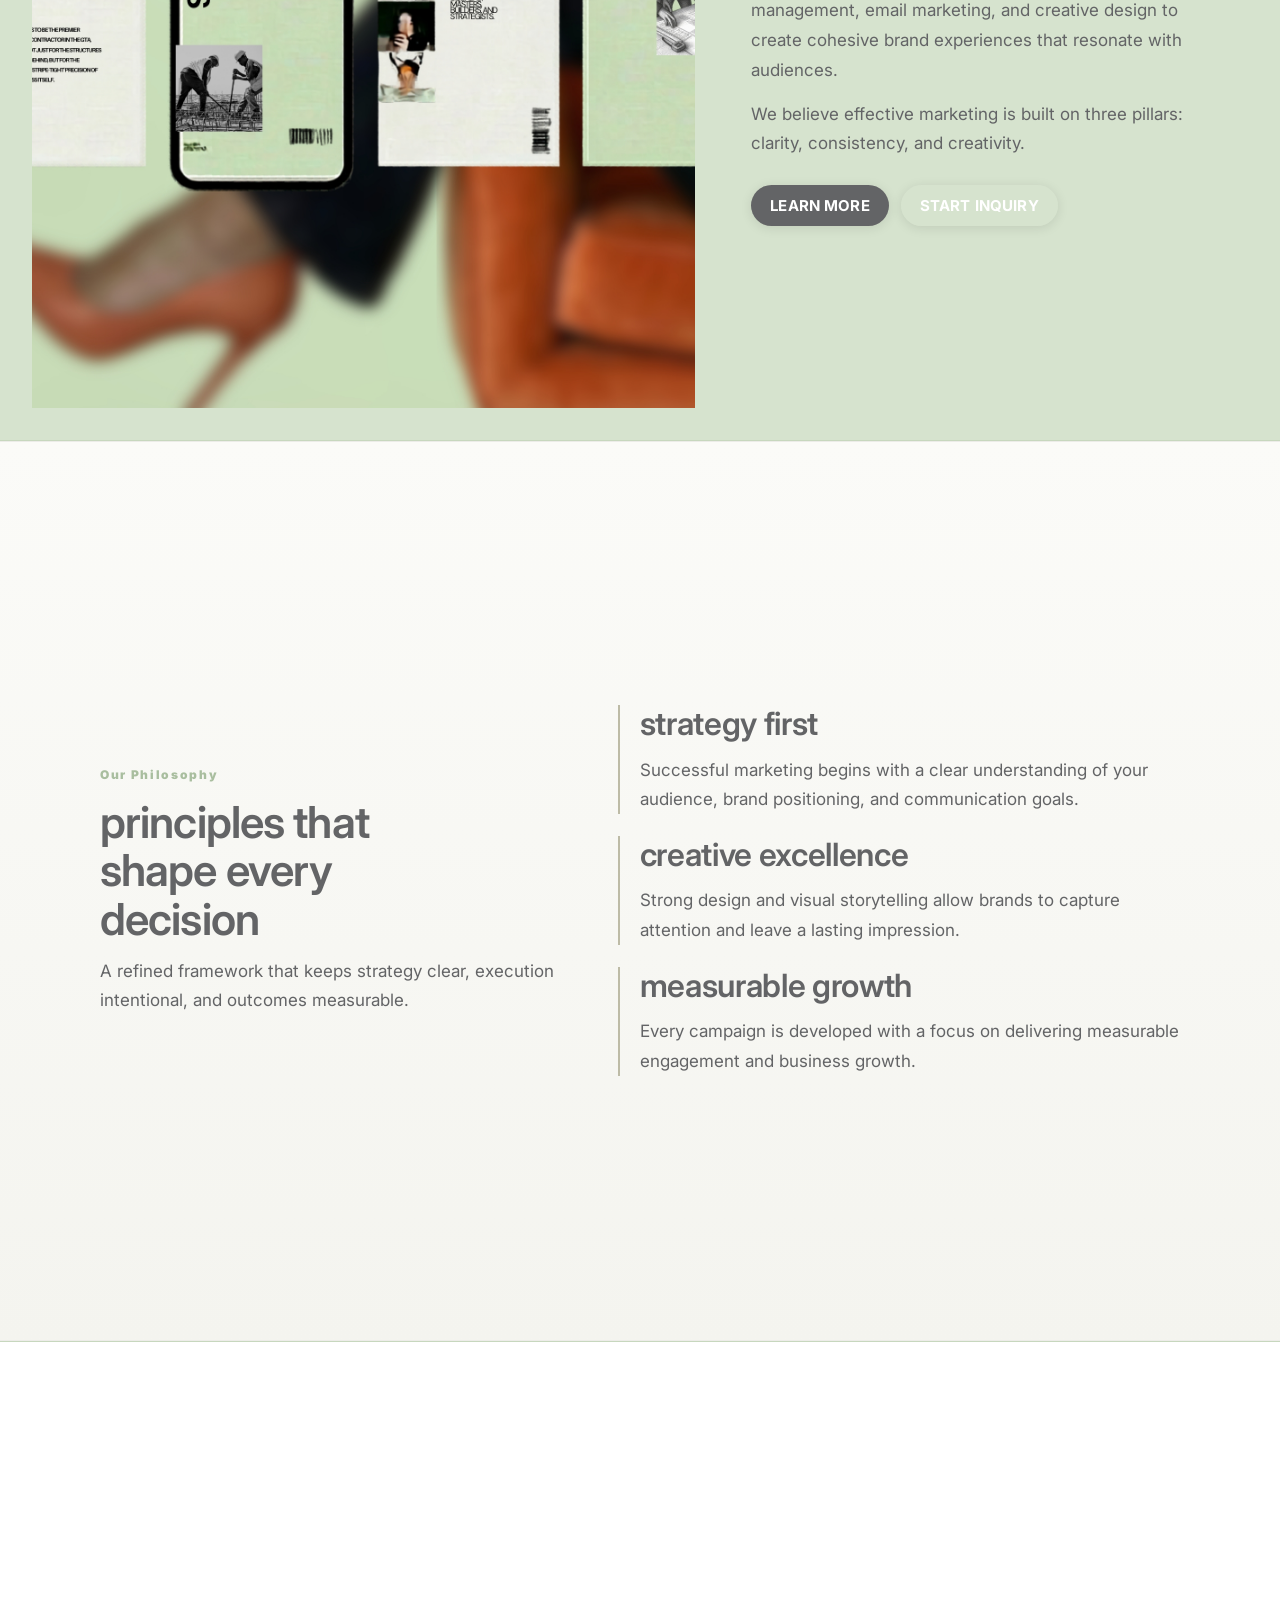
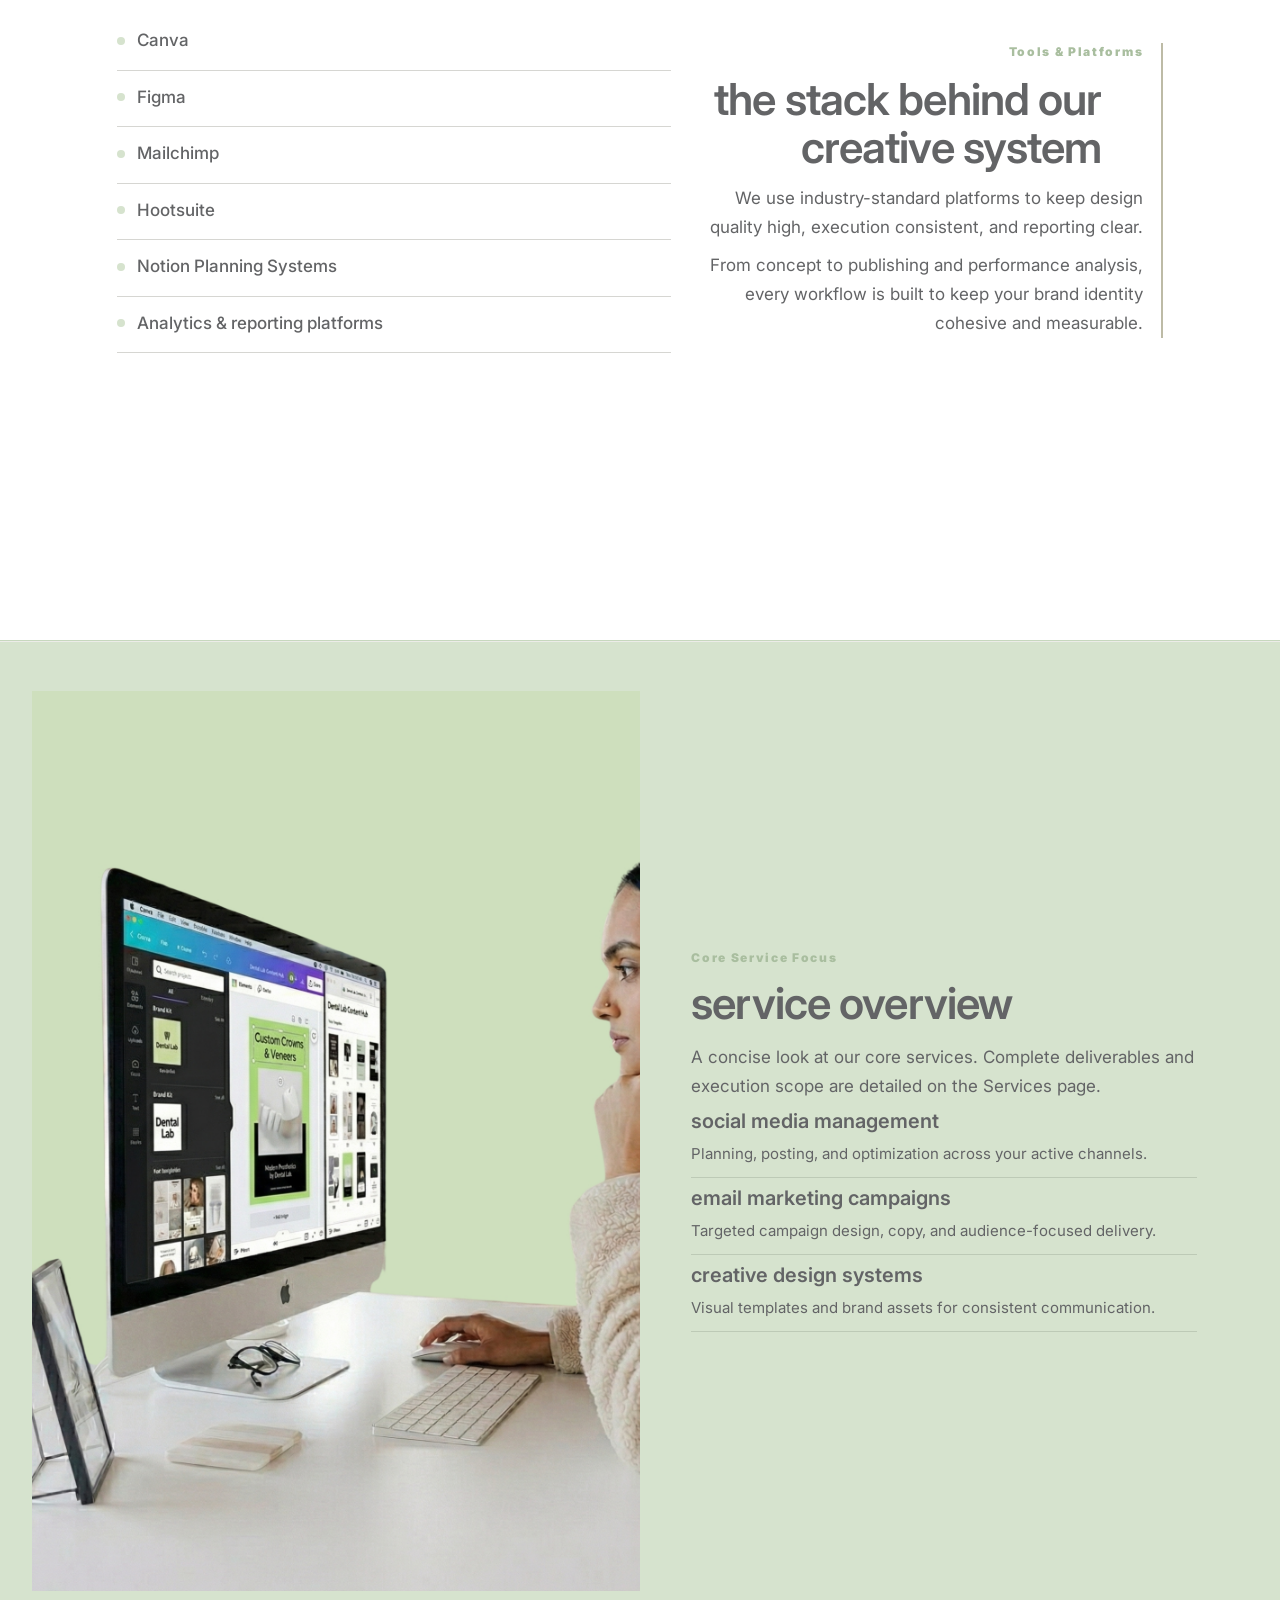
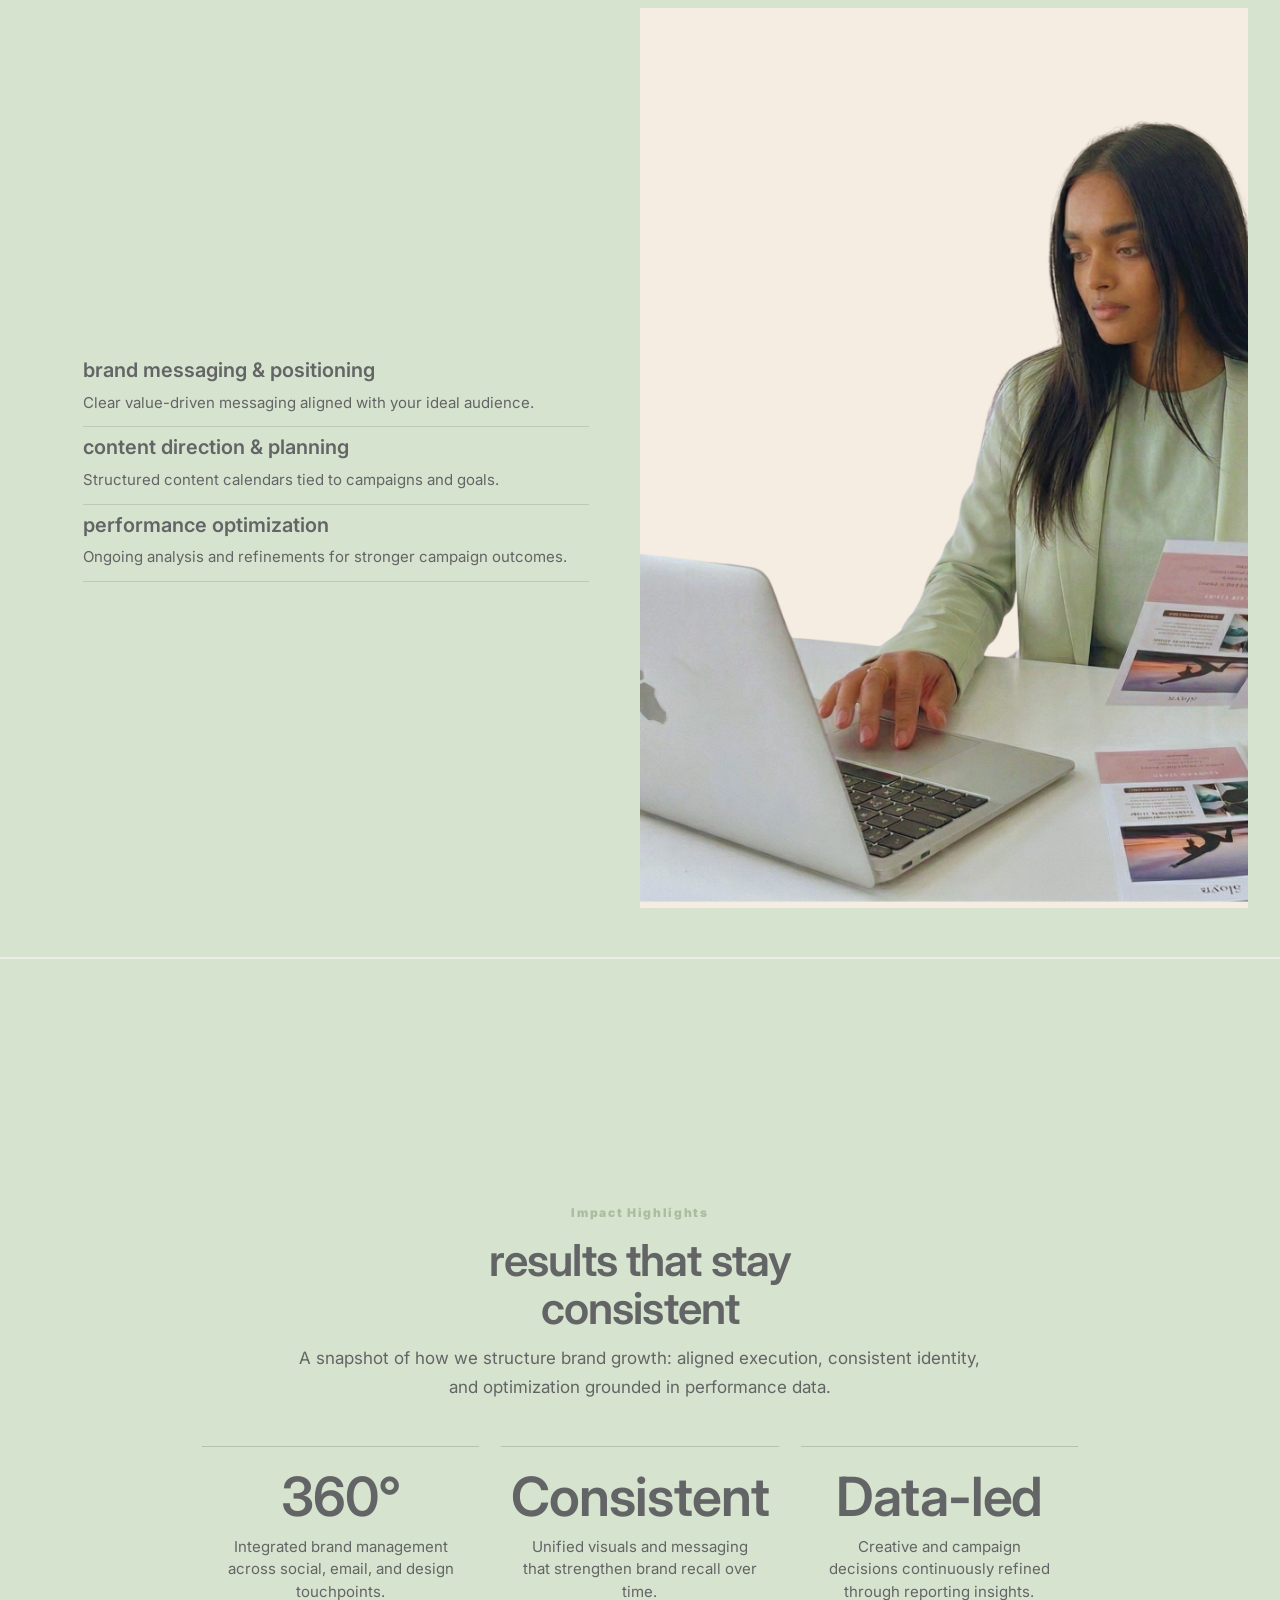
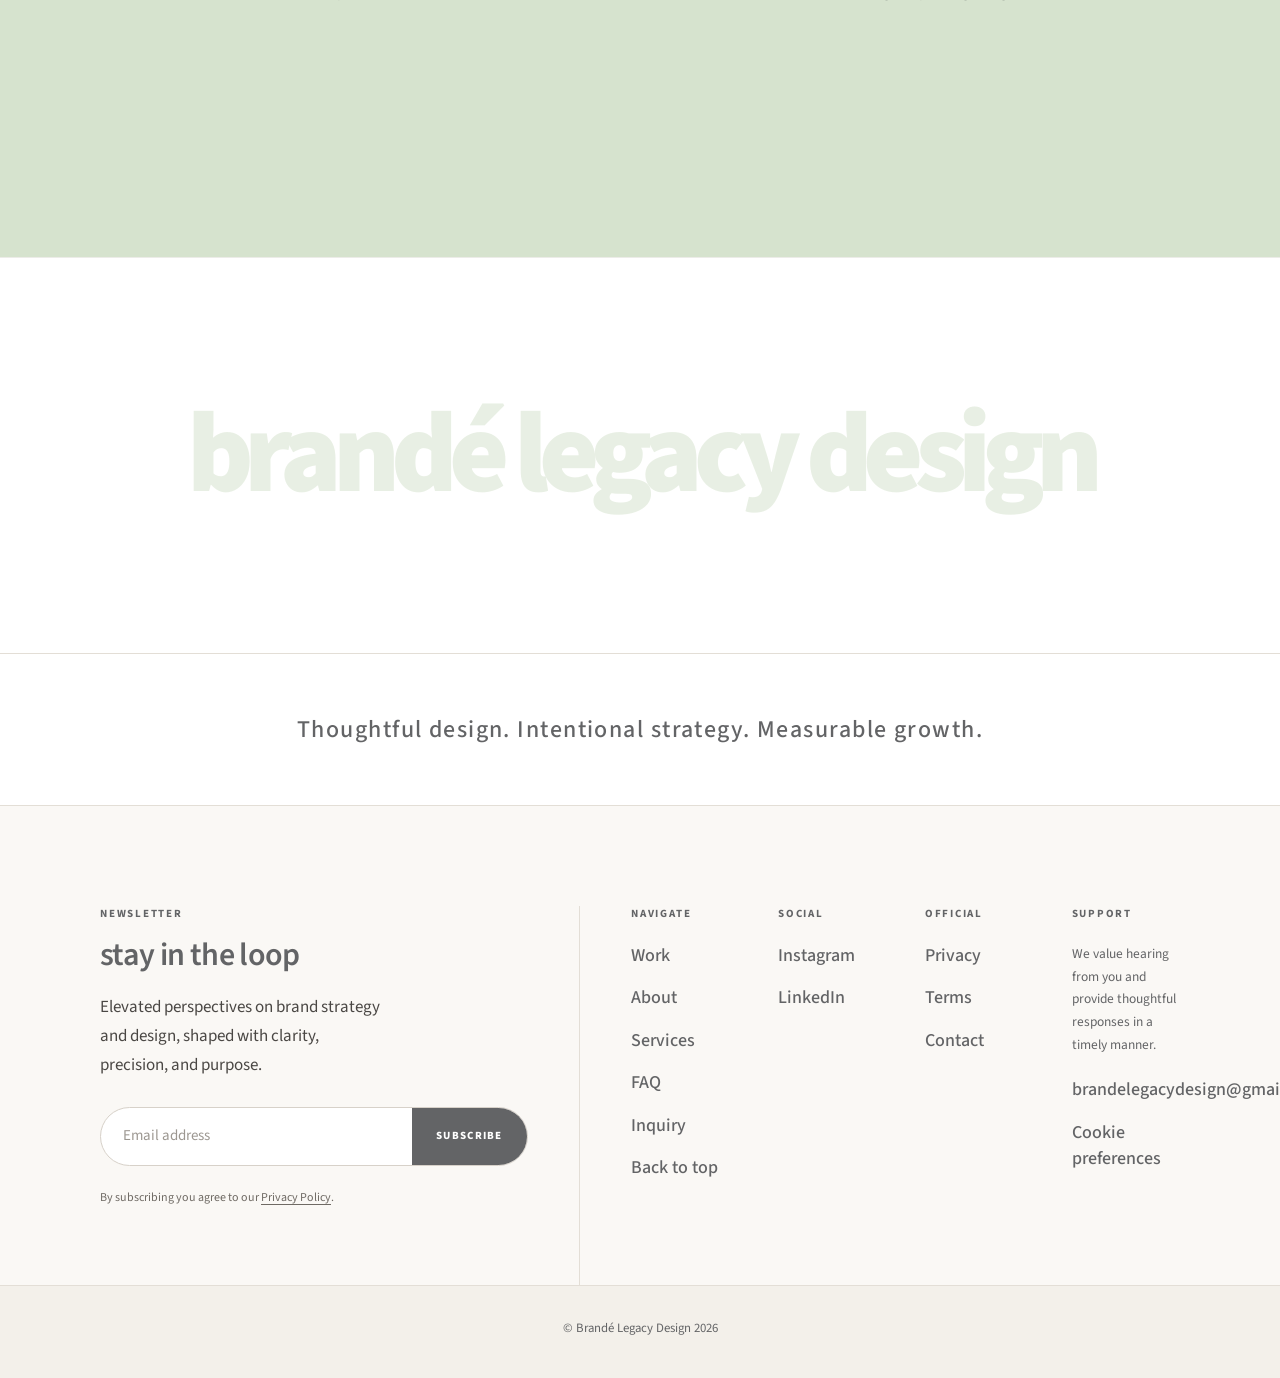
==== commit c718a63b: "second update" ====
--- a/about.html
+++ b/about.html
@@ -934,7 +934,128 @@
     </style>
   </head>
   <body>
-    <div id="layout-header"></div>
+    <div class="headerPreNav" id="headerPreNav" style="--pre-hide:0">
+      <div class="promoStrip">
+        <div class="container">
+          <div class="promoText">Elevating Brands Through Thoughtful Design.</div>
+        </div>
+      </div>
+      <div class="SpaceInBetween" aria-hidden="true">
+        <div class="container">
+          <div class="spaceInBetweenText"></div>
+        </div>
+      </div>
+    </div>
+
+    <header class="siteHeaderBar" id="siteHeaderBar" aria-label="Main header">
+      <div class="container">
+        <div class="topbar">
+          <button
+            type="button"
+            class="menuToggleButton"
+            id="mobileMenuToggle"
+            aria-label="Open navigation menu"
+            aria-controls="mobilePrimaryNav"
+            aria-expanded="false"
+          >
+            ☰
+          </button>
+
+          <nav class="leftNav" aria-label="Primary navigation left">
+            <ul>
+              <li><a class="link" href="index.html">Home</a></li>
+              <li><a class="link" href="about.html">About</a></li>
+              <li>
+                <button
+                  type="button"
+                  class="navButton"
+                  data-mega="services"
+                  aria-haspopup="dialog"
+                  aria-controls="megaMenuOverlay"
+                >
+                  Services ▾
+                </button>
+              </li>
+
+              <li>
+                <a class="link" href="portfolio.html">Portfolio</a>
+              </li>
+            </ul>
+          </nav>
+
+          <a href="index.html" class="logoWordmark" aria-label="Brandé Legacy Design logo">Brand&eacute;</a>
+
+          <nav class="rightNav" id="mobilePrimaryNav" aria-label="Primary navigation right">
+            <ul>
+              <li><a class="ctaBtn" href="contact.html">Contact</a></li>
+            </ul>
+          </nav>
+        </div>
+      </div>
+    </header>
+
+    <!-- Full-page mega menu overlay (Services only) -->
+    <div id="megaMenuOverlay" class="overlayMenu" role="dialog" aria-modal="true" aria-hidden="true">
+
+      <div class="overlayInner">
+        <div class="overlayLeft">
+          <button type="button" class="overlayBack" id="megaMenuBack">Back</button>
+          <div class="overlayTitle" id="megaMenuTitle">Services</div>
+
+          <div class="overlayList" role="menu" aria-label="Menu items">
+            <button type="button" class="overlayItem" data-services-target="Brand-focusedmarketingwebsites.html">
+              Brand-focused marketing websites
+            </button>
+            <button type="button" class="overlayItem" data-services-target="emailcampaigndesign.html">
+              Email Campaign Design
+            </button>
+            <button type="button" class="overlayItem" data-services-target="instagramstoriesandpost.html">
+              Instagram post and stories
+            </button>
+            <button type="button" class="overlayItem" data-services-target="brandidentity.html">
+              Brand Identity
+            </button>
+            <button type="button" class="overlayItem" data-services-target="socialmediammanagemtent.html">
+              Social media management
+            </button>
+          </div>
+        </div>
+
+        <div class="overlayRight">
+          <div class="overlayPreviewGrid" aria-label="Images preview">
+            <div class="overlayPreviewTile">
+              <div class="previewBadge" style="top:12px; left:12px;">Featured</div>
+              <img
+                alt=""
+                loading="lazy"
+                src="file:///C:/Users/shiva/.cursor/projects/k-Cursor/assets/c__Users_shiva_AppData_Roaming_Cursor_User_workspaceStorage_52aabc1fadc14432643841f9afecb5cf_images_image-a9d0b53e-e56e-4e73-a24b-c5c7a6766674.png"
+                style="object-position: 16% 50%;"
+              />
+            </div>
+
+            <div class="overlayPreviewTile">
+              <div class="previewBadge" style="top:12px; left:12px;">New</div>
+              <img
+                alt=""
+                loading="lazy"
+                src="file:///C:/Users/shiva/.cursor/projects/k-Cursor/assets/c__Users_shiva_AppData_Roaming_Cursor_User_workspaceStorage_52aabc1fadc14432643841f9afecb5cf_images_image-a9d0b53e-e56e-4e73-a24b-c5c7a6766674.png"
+                style="object-position: 48% 50%;"
+              />
+            </div>
+
+            <div class="overlayPreviewTile">
+              <div class="previewBadge" style="top:12px; left:12px;">Limited</div>
+              <img
+                alt=""
+                loading="lazy"
+                src="file:///C:/Users/shiva/.cursor/projects/k-Cursor/assets/c__Users_shiva_AppData_Roaming_Cursor_User_workspaceStorage_52aabc1fadc14432643841f9afecb5cf_images_image-a9d0b53e-e56e-4e73-a24b-c5c7a6766674.png"
+                style="object-position: 74% 50%;"
+              />
+            </div>
+          </div>
+        </div>
+      </div>
+    </div>
     <!--about-intro-->
     <main>
       <section class="preIntroNote" aria-label="Closing note">
@@ -956,8 +1077,8 @@
         <div class="container">
           <div class="aboutWorkflowInner">
             <div class="aboutWorkflowVisual" aria-hidden="true">
-              <img class="workflowImg workflowImgDefault" src="https://i.pinimg.com/1200x/1a/29/e0/1a29e00eca8db2a8226c1c51a42f6f8a.jpg" alt="" loading="lazy" />
-              <img class="workflowImg workflowImgHover" src="https://images.unsplash.com/photo-1581091215367-59ab6dcef473?w=1200&h=1200&fit=crop" alt="" loading="lazy" />
+              <img class="workflowImg workflowImgDefault" src="images/About1.2.jpg" alt="" loading="lazy" />
+              <img class="workflowImg workflowImgHover" src="images/About2.1.jpg" alt="" loading="lazy" />
             </div>
             <div class="aboutWorkflowText">
               <p class="kicker">Introduction</p>
@@ -1063,8 +1184,8 @@
           <div class="servicesLayout">
             <div class="serviceSplit">
               <figure class="serviceVisual" aria-label="Creative direction workspace">
-                <img class="serviceImg serviceImgDefault" src="https://images.unsplash.com/photo-1467232004584-a241de8bcf5d?w=1400&h=1900&fit=crop" alt="Brand strategy planning boards and visual references" loading="lazy" />
-                <img class="serviceImg serviceImgHover" src="https://images.unsplash.com/photo-1551434678-e076c223a692?w=1400&h=1900&fit=crop" alt="Team collaborating on digital campaign planning" loading="lazy" />
+                <img class="serviceImg serviceImgDefault" src="images/About3.1.jpg" alt="Brand strategy planning boards and visual references" loading="lazy" />
+                <img class="serviceImg serviceImgHover" src="" alt="Team collaborating on digital campaign planning" loading="lazy" />
               </figure>
               <div class="servicesPanel">
                 <div class="servicesIntro">
@@ -1106,8 +1227,8 @@
                 </div>
               </div>
               <figure class="serviceVisual" aria-label="Campaign production workflow">
-                <img class="serviceImg serviceImgDefault" src="https://images.unsplash.com/photo-1454165804606-c3d57bc86b40?w=1400&h=1900&fit=crop" alt="Creative team reviewing campaign performance and planning content" loading="lazy" />
-                <img class="serviceImg serviceImgHover" src="https://images.unsplash.com/photo-1551288049-bebda4e38f71?w=1400&h=1900&fit=crop" alt="Performance analytics dashboard and content strategy review" loading="lazy" />
+                <img class="serviceImg serviceImgDefault" src="images/About3.3.jpg" alt="Creative team reviewing campaign performance and planning content" loading="lazy" />
+                <img class="serviceImg serviceImgHover" src="" alt="Performance analytics dashboard and content strategy review" loading="lazy" />
               </figure>
             </div>
           </div>
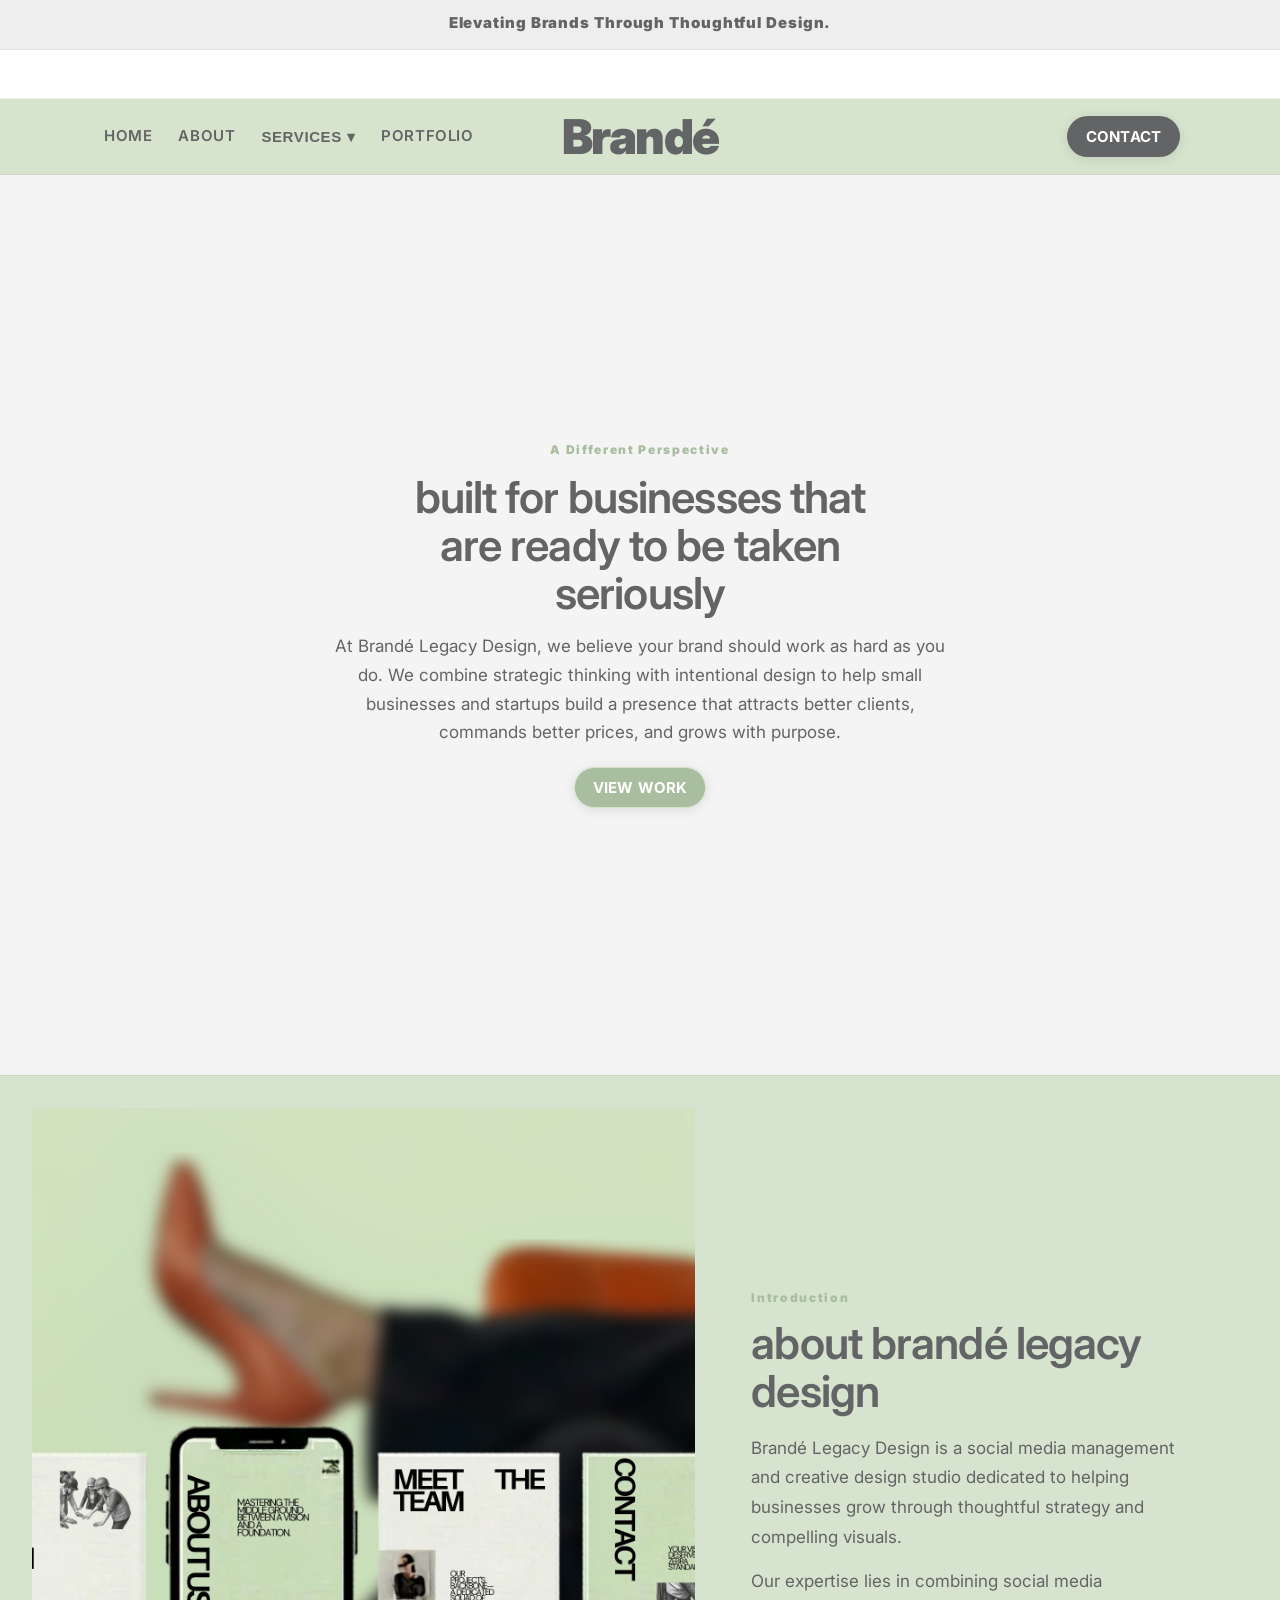
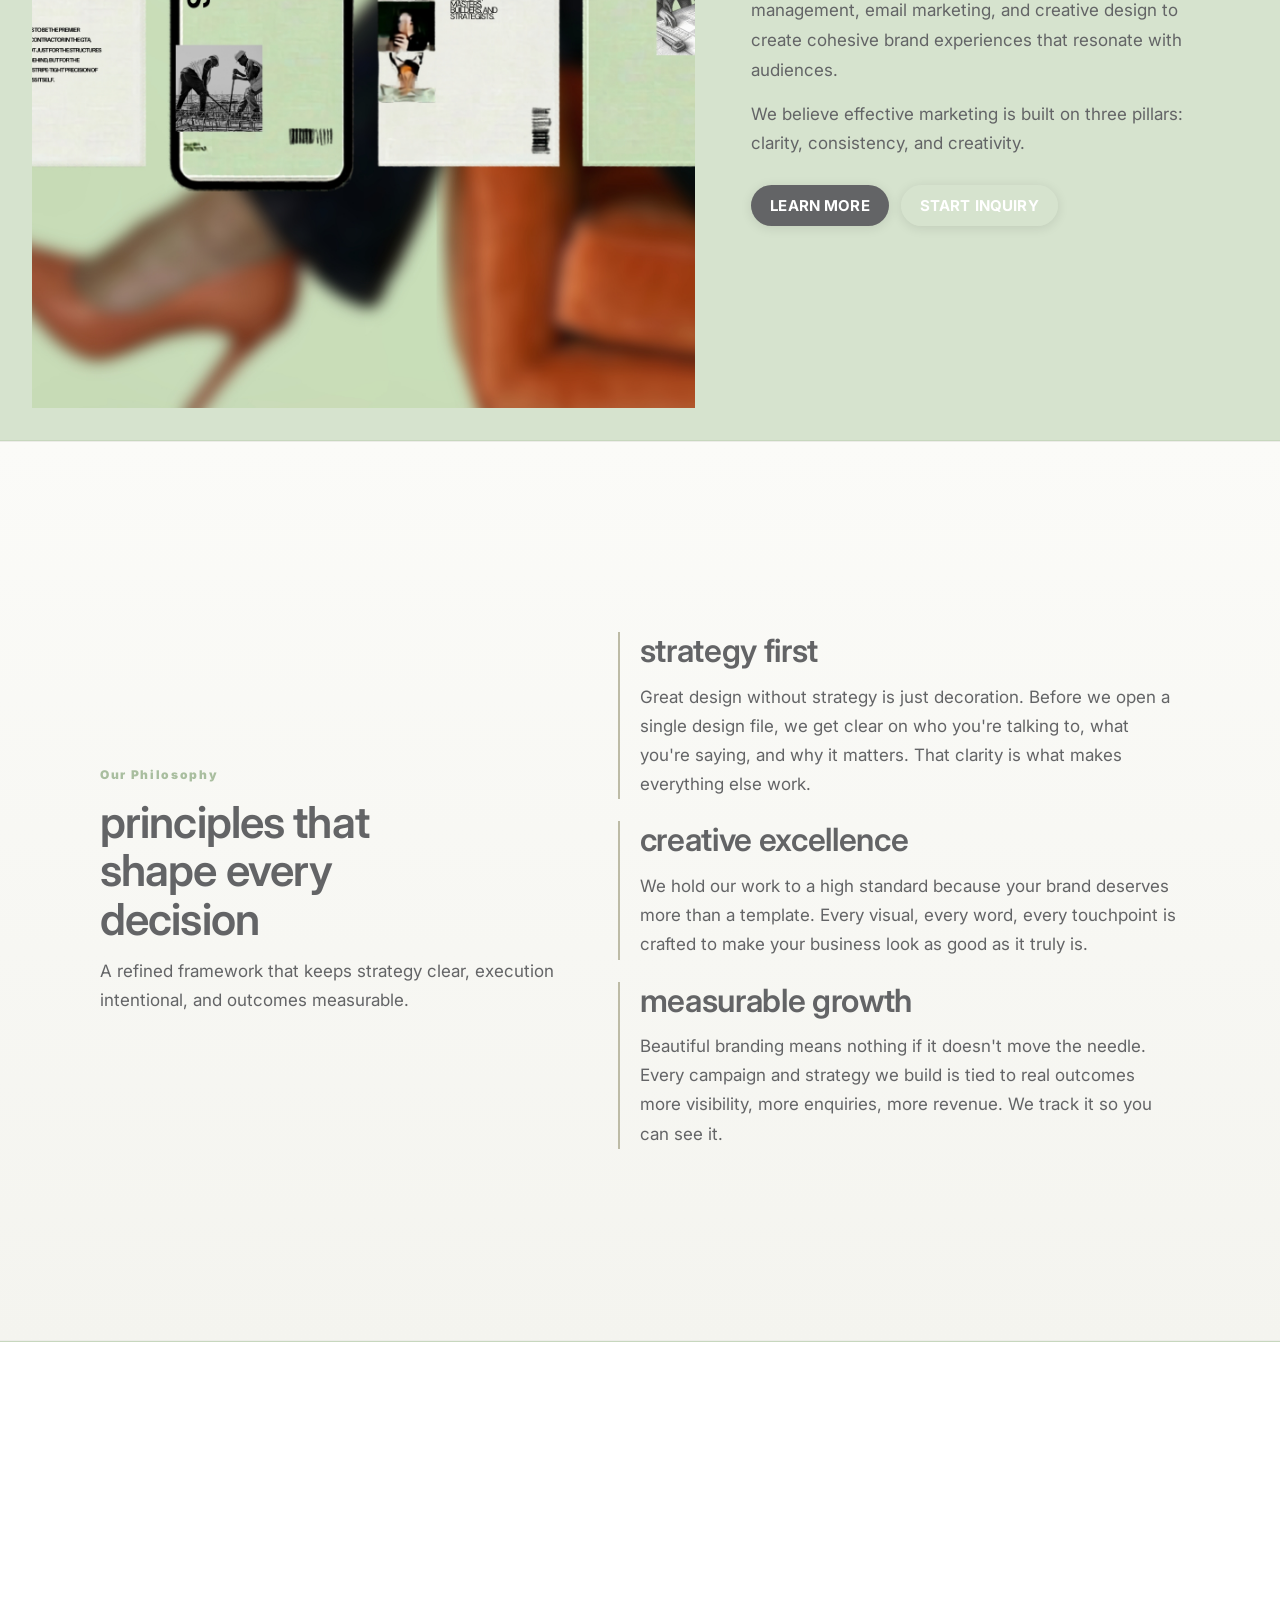
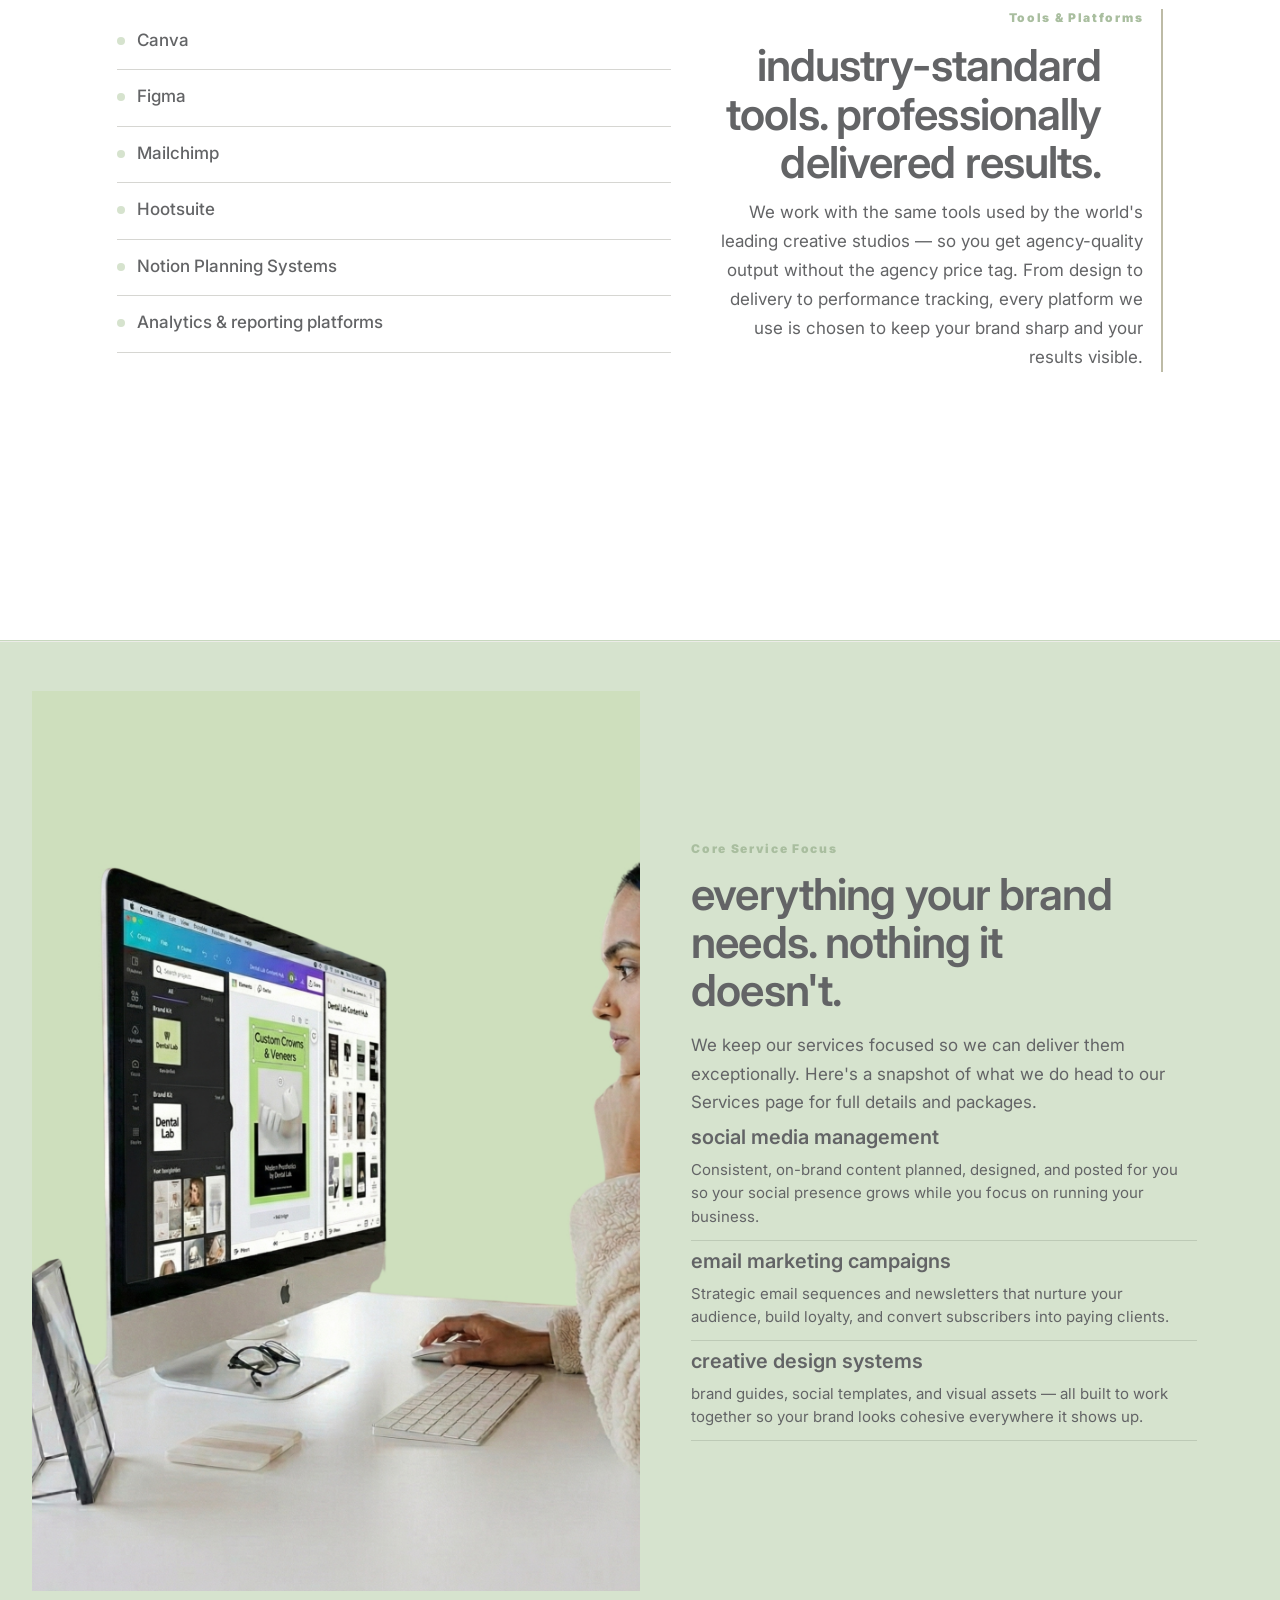
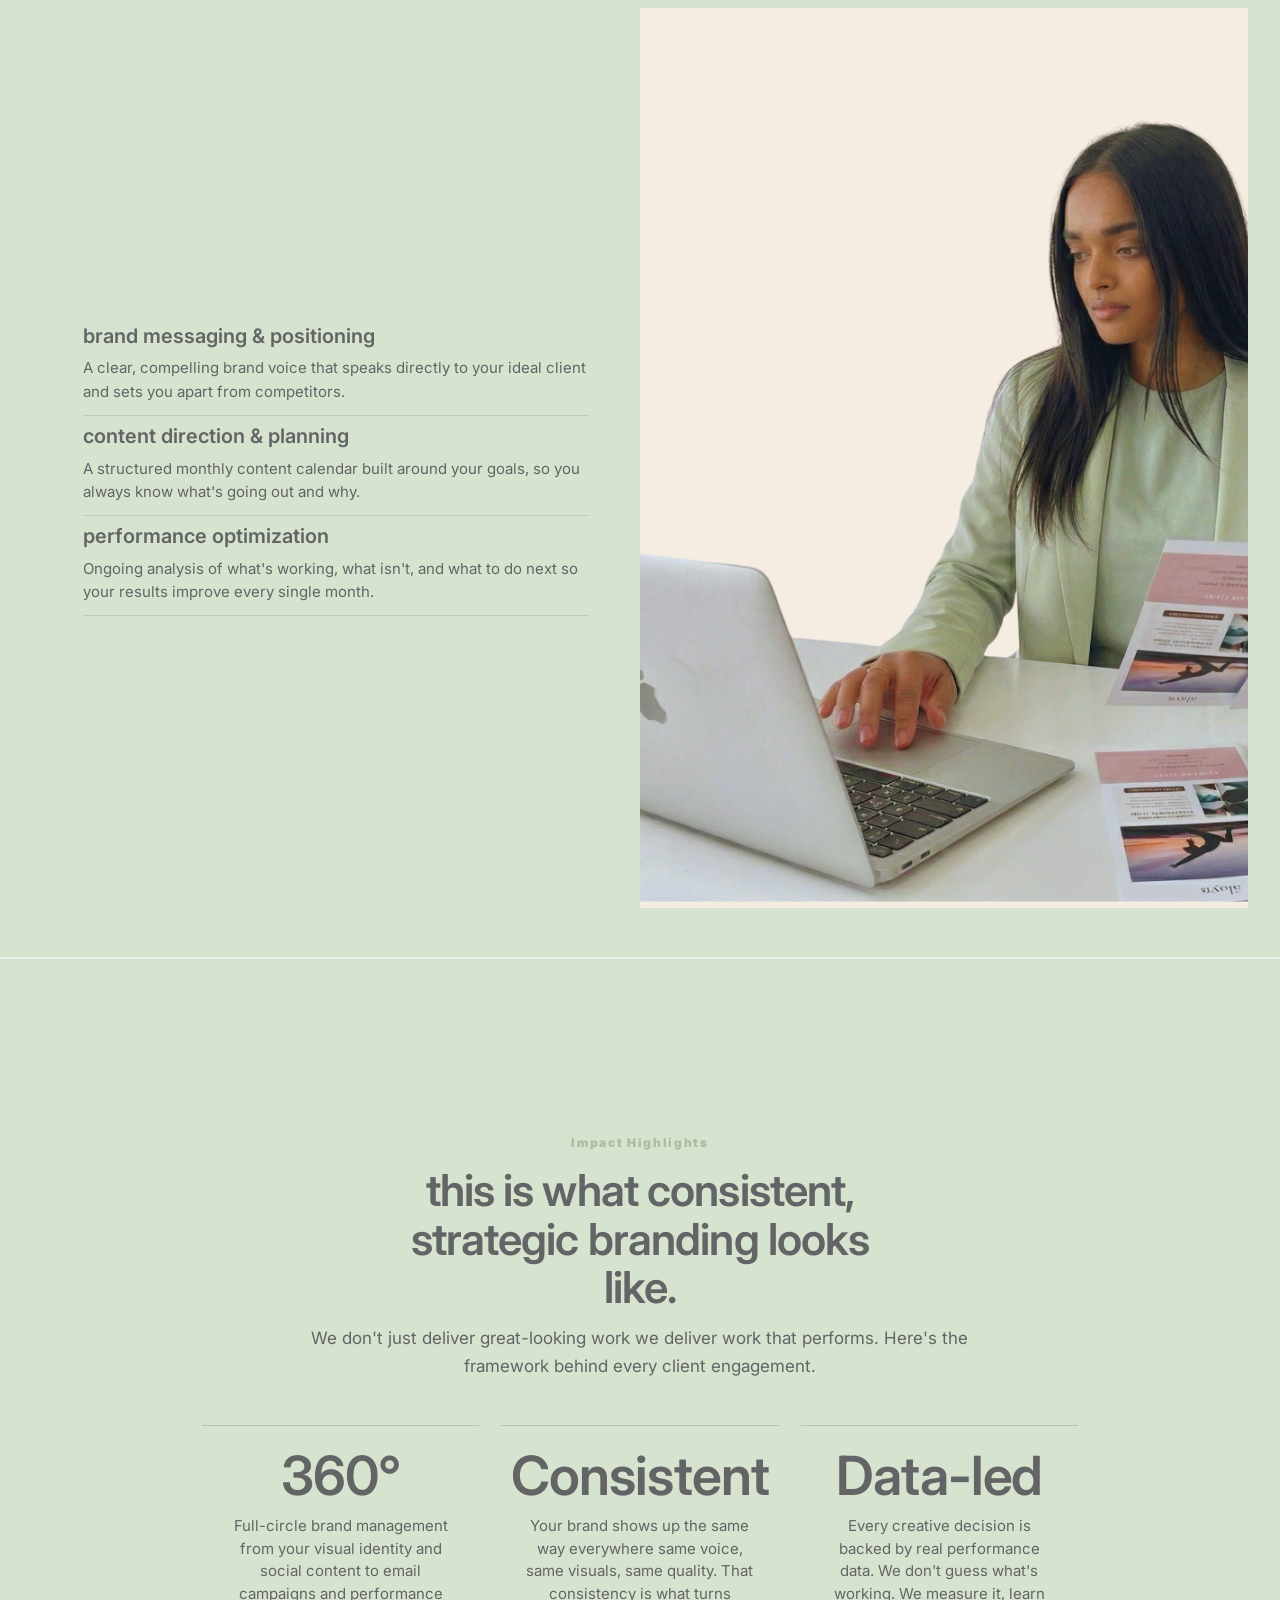
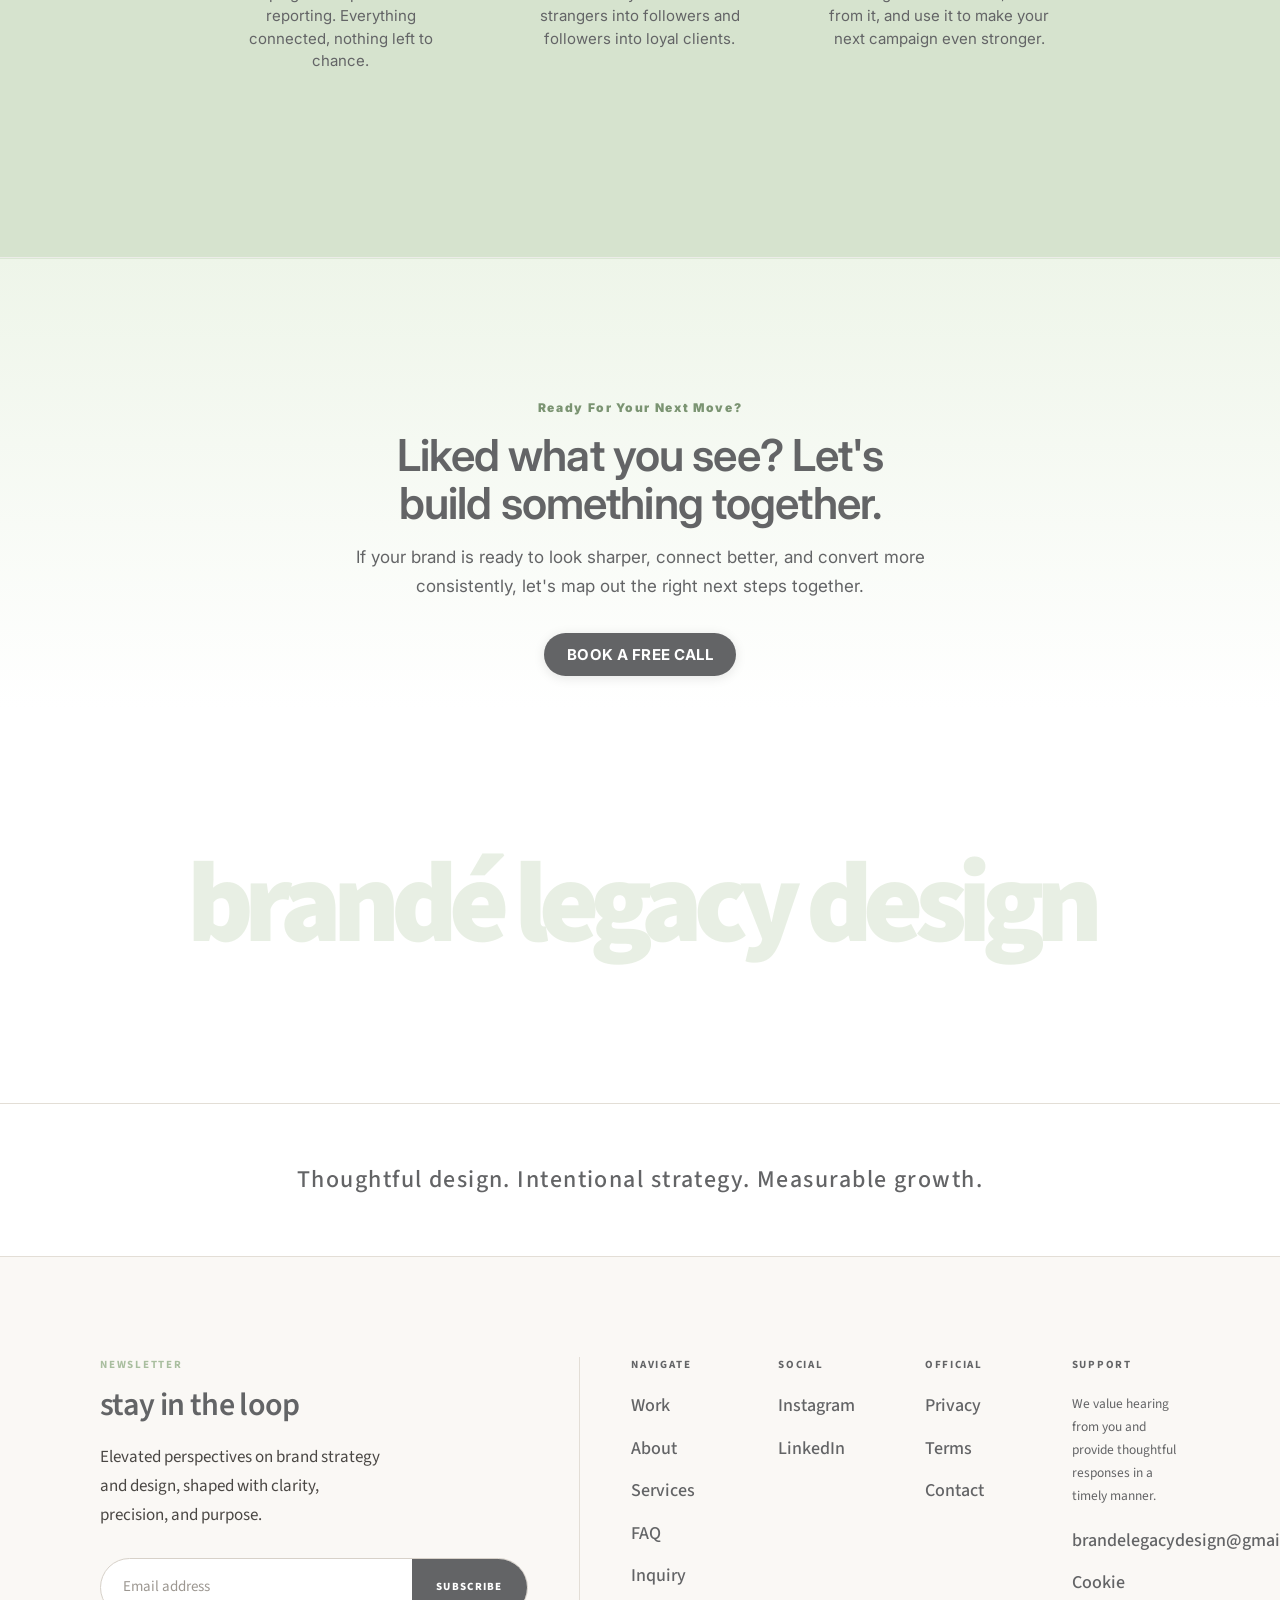
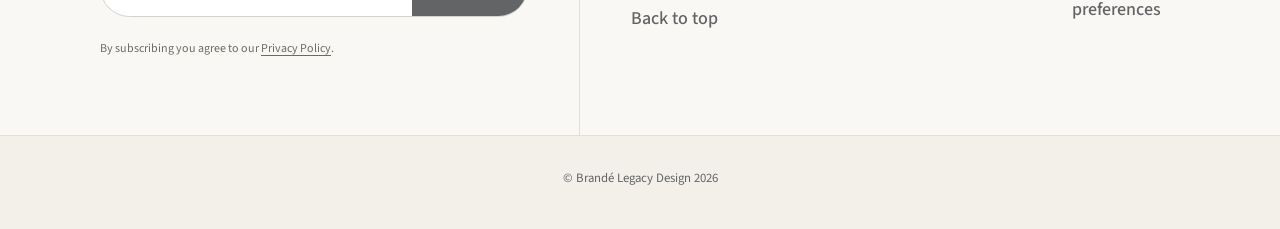
==== commit 181bddcb: "updatedimages" ====
--- a/about.html
+++ b/about.html
@@ -83,7 +83,8 @@
       main > section .toolsList li,
       main > section .servicePill,
       main > section .processCard p,
-      main > section .resultLabel{
+      main > section .resultLabel,
+      main > section .aboutResultsCta .ctaRow{
         opacity:0;
         transform:translateY(24px);
         transition:
@@ -97,7 +98,8 @@
       main > section.inView .toolsList li,
       main > section.inView .servicePill,
       main > section.inView .processCard p,
-      main > section.inView .resultLabel{
+      main > section.inView .resultLabel,
+      main > section.inView .aboutResultsCta .ctaRow{
         opacity:1;
         transform:translateY(0);
       }
@@ -792,6 +794,55 @@
         font-size:15px;
         color:#636466;
         max-width:26ch;
+      }
+
+      .aboutResultsCta{
+        background:linear-gradient(180deg, #eef5e9 0%, #ffffff 100%);
+        border-top:1px solid #dbe7d4;
+        padding:140px 0 32px 0;
+        display:flex;
+        align-items:center;
+        justify-content:center;
+      }
+      .aboutResultsCta .container{
+        width:100%;
+        display:flex;
+        justify-content:center;
+      }
+      .aboutResultsCtaInner{
+        width:100%;
+        max-width:52ch;
+        margin:0 auto;
+        text-align:center;
+        padding:0;
+        display:flex;
+        flex-direction:column;
+        align-items:center;
+      }
+      .aboutResultsCta .kicker{
+        margin:0 0 14px;
+        color:#7b9472;
+        width:100%;
+      }
+      .aboutResultsCta .sectionTitle{
+        max-width:none;
+        width:100%;
+        margin:0 0 16px;
+        text-transform:none;
+      }
+      .aboutResultsCta .sectionLead{
+        max-width:none;
+        width:100%;
+        margin:0 auto 28px;
+      }
+      .aboutResultsCta .ctaRow{
+        margin-top:4px;
+        justify-content:center;
+        width:100%;
+      }
+      .aboutResultsCta .ctaBtnPrimary{
+        min-width:190px;
+        padding:13px 22px;
       }
 
       @media (max-width: 980px){
@@ -904,6 +955,12 @@
           align-items:center;
         }
         .resultsGrid{grid-template-columns:repeat(2, minmax(0, 1fr))}
+        .aboutResultsCta{
+          padding:96px 0 88px;
+        }
+        .aboutResultsCtaInner{
+          max-width:46ch;
+        }
       }
       @media (max-width: 620px){
         .container{padding:0 14px}
@@ -1009,12 +1066,12 @@
             <button type="button" class="overlayItem" data-services-target="emailcampaigndesign.html">
               Email Campaign Design
             </button>
-            <button type="button" class="overlayItem" data-services-target="instagramstoriesandpost.html">
+            <!-- <button type="button" class="overlayItem" data-services-target="instagramstoriesandpost.html">
               Instagram post and stories
             </button>
             <button type="button" class="overlayItem" data-services-target="brandidentity.html">
               Brand Identity
-            </button>
+            </button> -->
             <button type="button" class="overlayItem" data-services-target="socialmediammanagemtent.html">
               Social media management
             </button>
@@ -1062,8 +1119,8 @@
         <div class="container">
           <div class="preIntroWrap">
             <p class="kicker">A Different Perspective</p>
-            <h2 class="sectionTitle">Built to elevate your digital presence</h2>
-            <p class="sectionLead">At Brand&eacute; Legacy Design, we combine strategy and creative execution to help businesses build meaningful, lasting digital growth.</p>
+            <h2 class="sectionTitle">Built for businesses that are ready to be taken seriously</h2>
+            <p class="sectionLead">At Brandé Legacy Design, we believe your brand should work as hard as you do. We combine strategic thinking with intentional design to help small businesses and startups build a presence that attracts better clients, commands better prices, and grows with purpose.</p>
             <div class="ctaRow">
               <!-- <a class="ctaBtn ctaBtnPrimary" href="./index.html#final-cta">Shop Now</a> -->
               <a class="ctaBtn ctaBtnSecondary" style="background-color:#a9be9f; color: #9b9a80;" href="portfolio.html">View Work</a>
@@ -1110,15 +1167,15 @@
             <div class="philosophyGrid">
               <article class="philosophyCard">
                 <h3>Strategy First</h3>
-                <p>Successful marketing begins with a clear understanding of your audience, brand positioning, and communication goals.</p>
+                <p>Great design without strategy is just decoration. Before we open a single design file, we get clear on who you're talking to, what you're saying, and why it matters. That clarity is what makes everything else work.</p>
               </article>
               <article class="philosophyCard">
                 <h3>Creative Excellence</h3>
-                <p>Strong design and visual storytelling allow brands to capture attention and leave a lasting impression.</p>
+                <p>We hold our work to a high standard because your brand deserves more than a template. Every visual, every word, every touchpoint is crafted to make your business look as good as it truly is.</p>
               </article>
               <article class="philosophyCard">
                 <h3>Measurable Growth</h3>
-                <p>Every campaign is developed with a focus on delivering measurable engagement and business growth.</p>
+                <p>Beautiful branding means nothing if it doesn't move the needle. Every campaign and strategy we build is tied to real outcomes more visibility, more enquiries, more revenue. We track it so you can see it.</p>
               </article>
             </div>
           </div>
@@ -1169,9 +1226,9 @@
             </ul>
             <div class="toolsIntro">
               <p class="kicker">Tools &amp; Platforms</p>
-              <h2 class="sectionTitle">The stack behind our creative system</h2>
-              <p class="toolsLead">We use industry-standard platforms to keep design quality high, execution consistent, and reporting clear.</p>
-              <p class="toolsLead" style="margin-top:10px;">From concept to publishing and performance analysis, every workflow is built to keep your brand identity cohesive and measurable.</p>
+              <h2 class="sectionTitle">Industry-standard tools. Professionally delivered results.</h2>
+              <p class="toolsLead">We work with the same tools used by the world's leading creative studios — so you get agency-quality output without the agency price tag. From design to delivery to performance tracking, every platform we use is chosen to keep your brand sharp and your results visible.</p>
+              <!-- <p class="toolsLead" style="margin-top:10px;">From concept to publishing and performance analysis, every workflow is built to keep your brand identity cohesive and measurable.</p> -->
               <!-- <p class="toolsLead" style="margin-top:10px;">Each platform is selected based on your growth stage and business goals, so creative output, campaign delivery, and performance insights stay connected in one streamlined workflow.</p> -->
             </div>
           </div>
@@ -1190,21 +1247,21 @@
               <div class="servicesPanel">
                 <div class="servicesIntro">
                   <p class="kicker">Core Service Focus</p>
-                  <h2 class="sectionTitle">Service overview</h2>
-                  <p class="sectionLead">A concise look at our core services. Complete deliverables and execution scope are detailed on the Services page.</p>
+                  <h2 class="sectionTitle">Everything your brand needs. Nothing it doesn't.</h2>
+                  <p class="sectionLead">We keep our services focused so we can deliver them exceptionally. Here's a snapshot of what we do head to our Services page for full details and packages.</p>
                 </div>
                 <div class="servicesGrid">
                   <article class="serviceOverview">
                     <h3 class="serviceTitle">Social Media Management</h3>
-                    <p class="serviceBrief">Planning, posting, and optimization across your active channels.</p>
+                    <p class="serviceBrief">Consistent, on-brand content planned, designed, and posted for you so your social presence grows while you focus on running your business.</p>
                   </article>
                   <article class="serviceOverview">
                     <h3 class="serviceTitle">Email Marketing Campaigns</h3>
-                    <p class="serviceBrief">Targeted campaign design, copy, and audience-focused delivery.</p>
+                    <p class="serviceBrief">Strategic email sequences and newsletters that nurture your audience, build loyalty, and convert subscribers into paying clients.</p>
                   </article>
                   <article class="serviceOverview">
                     <h3 class="serviceTitle">Creative Design Systems</h3>
-                    <p class="serviceBrief">Visual templates and brand assets for consistent communication.</p>
+                    <p class="serviceBrief"> brand guides, social templates, and visual assets — all built to work together so your brand looks cohesive everywhere it shows up.</p>
                   </article>
                 </div>
               </div>
@@ -1214,15 +1271,15 @@
                 <div class="servicesGrid">
                   <article class="serviceOverview">
                     <h3 class="serviceTitle">Brand Messaging &amp; Positioning</h3>
-                    <p class="serviceBrief">Clear value-driven messaging aligned with your ideal audience.</p>
+                    <p class="serviceBrief">A clear, compelling brand voice that speaks directly to your ideal client and sets you apart from competitors.</p>
                   </article>
                   <article class="serviceOverview">
                     <h3 class="serviceTitle">Content Direction &amp; Planning</h3>
-                    <p class="serviceBrief">Structured content calendars tied to campaigns and goals.</p>
+                    <p class="serviceBrief"> A structured monthly content calendar built around your goals, so you always know what's going out and why.</p>
                   </article>
                   <article class="serviceOverview">
                     <h3 class="serviceTitle">Performance Optimization</h3>
-                    <p class="serviceBrief">Ongoing analysis and refinements for stronger campaign outcomes.</p>
+                    <p class="serviceBrief">Ongoing analysis of what's working, what isn't, and what to do next so your results improve every single month.</p>
                   </article>
                 </div>
               </div>
@@ -1241,22 +1298,35 @@
           <div class="resultsLayout">
             <div class="resultsIntro">
               <p class="kicker">Impact Highlights</p>
-              <h2 class="sectionTitle">Results that stay consistent</h2>
-              <p class="sectionLead">A snapshot of how we structure brand growth: aligned execution, consistent identity, and optimization grounded in performance data.</p>
+              <h2 class="sectionTitle">This is what consistent, strategic branding looks like.</h2>
+              <p class="sectionLead">We don't just deliver great-looking work we deliver work that performs. Here's the framework behind every client engagement.</p>
             </div>
             <div class="resultsGrid">
               <div class="resultItem">
                 <p class="resultValue">360&deg;</p>
-                <p class="resultLabel">Integrated brand management across social, email, and design touchpoints.</p>
+                <p class="resultLabel">Full-circle brand management from your visual identity and social content to email campaigns and performance reporting. Everything connected, nothing left to chance.</p>
               </div>
               <div class="resultItem">
                 <p class="resultValue">Consistent</p>
-                <p class="resultLabel">Unified visuals and messaging that strengthen brand recall over time.</p>
+                <p class="resultLabel">Your brand shows up the same way everywhere same voice, same visuals, same quality. That consistency is what turns strangers into followers and followers into loyal clients.</p>
               </div>
               <div class="resultItem">
                 <p class="resultValue">Data-led</p>
-                <p class="resultLabel">Creative and campaign decisions continuously refined through reporting insights.</p>
+                <p class="resultLabel">Every creative decision is backed by real performance data. We don't guess what's working. We measure it, learn from it, and use it to make your next campaign even stronger.</p>
               </div>
+            </div>
+          </div>
+        </div>
+      </section>
+
+      <section class="aboutResultsCta" aria-label="Next step">
+        <div class="container">
+          <div class="aboutResultsCtaInner">
+            <p class="kicker">Ready For Your Next Move?</p>
+            <h2 class="sectionTitle">Liked what you see? Let&apos;s build something together.</h2>
+            <p class="sectionLead">If your brand is ready to look sharper, connect better, and convert more consistently, let&apos;s map out the right next steps together.</p>
+            <div class="ctaRow">
+              <a class="ctaBtn ctaBtnPrimary" href="contact.html">Book a Free Call</a>
             </div>
           </div>
         </div>
--- a/includes/site-layout.css
+++ b/includes/site-layout.css
@@ -529,7 +529,7 @@
         font-weight:700;
         letter-spacing:.16em;
         text-transform:uppercase;
-        color:#636466;
+        color: #a9be9f;
       }
       .footerSubscribeTitle{
         margin:0 0 18px;
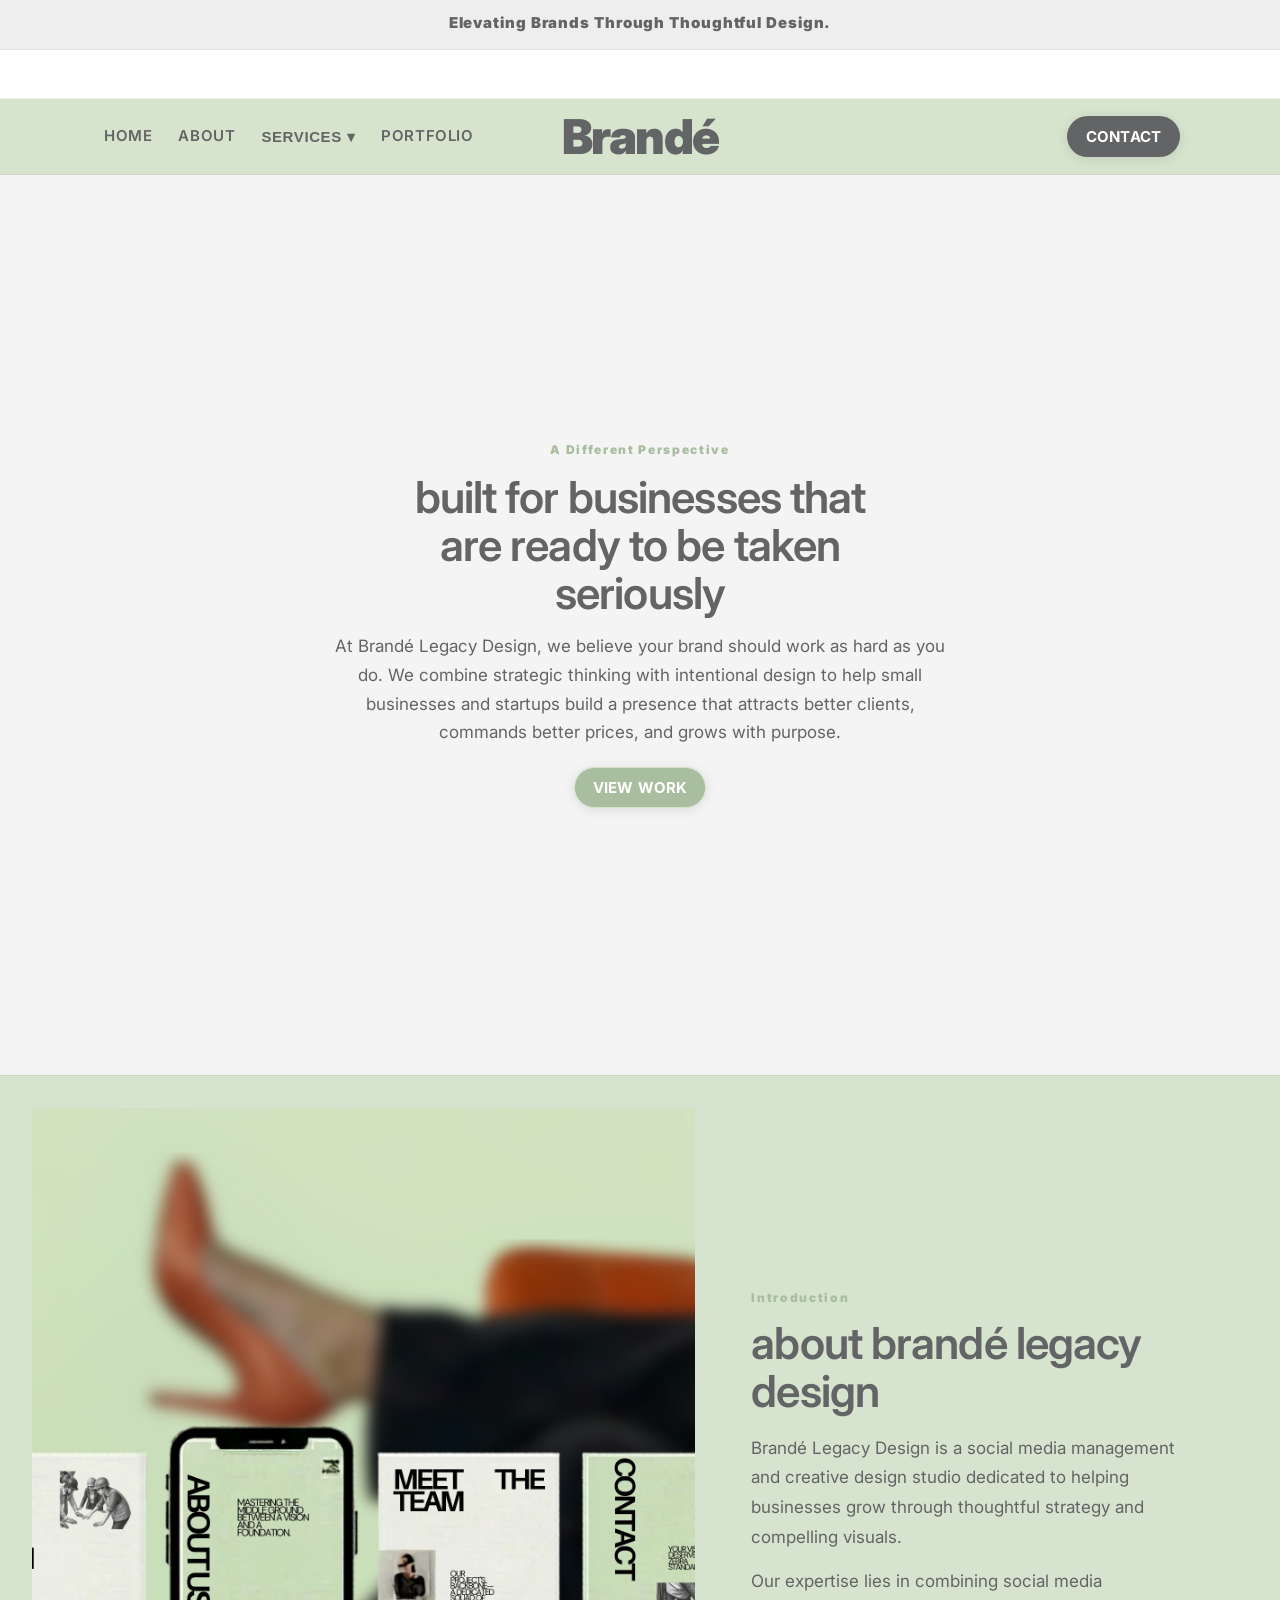
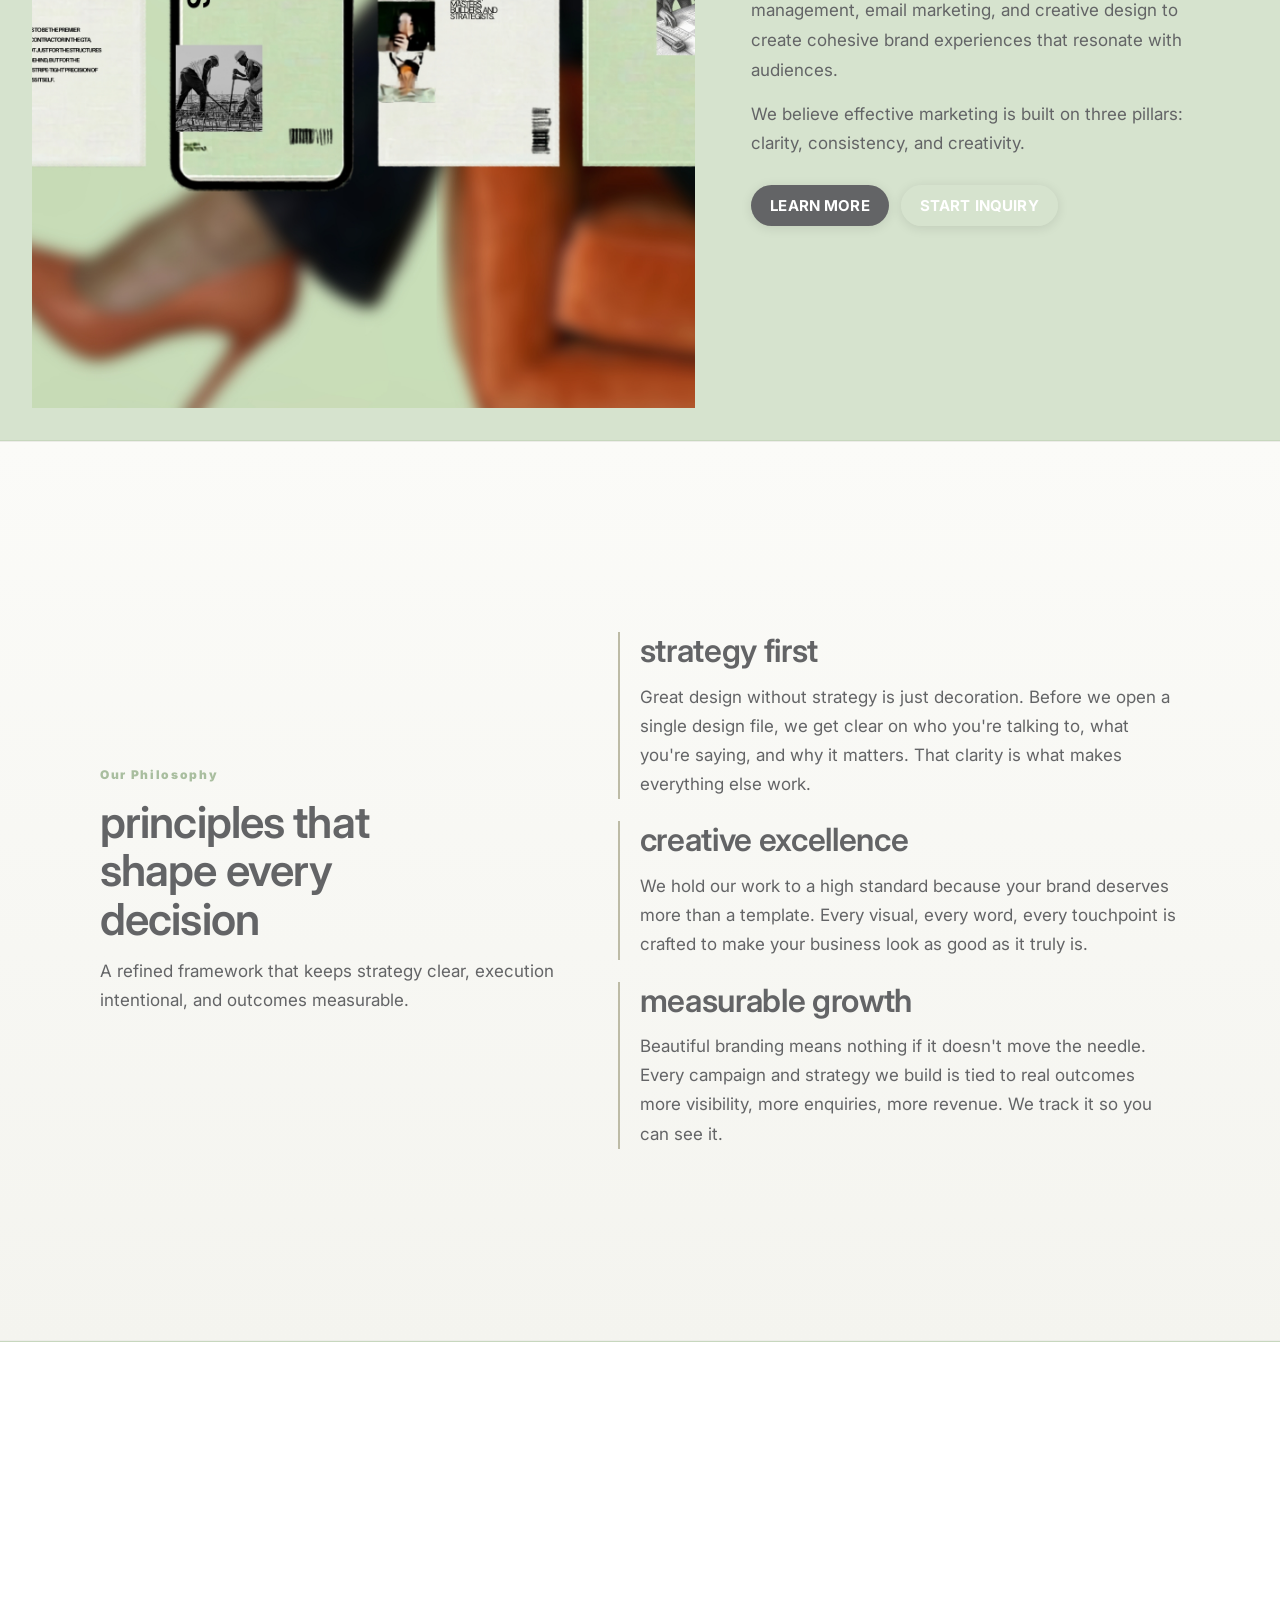
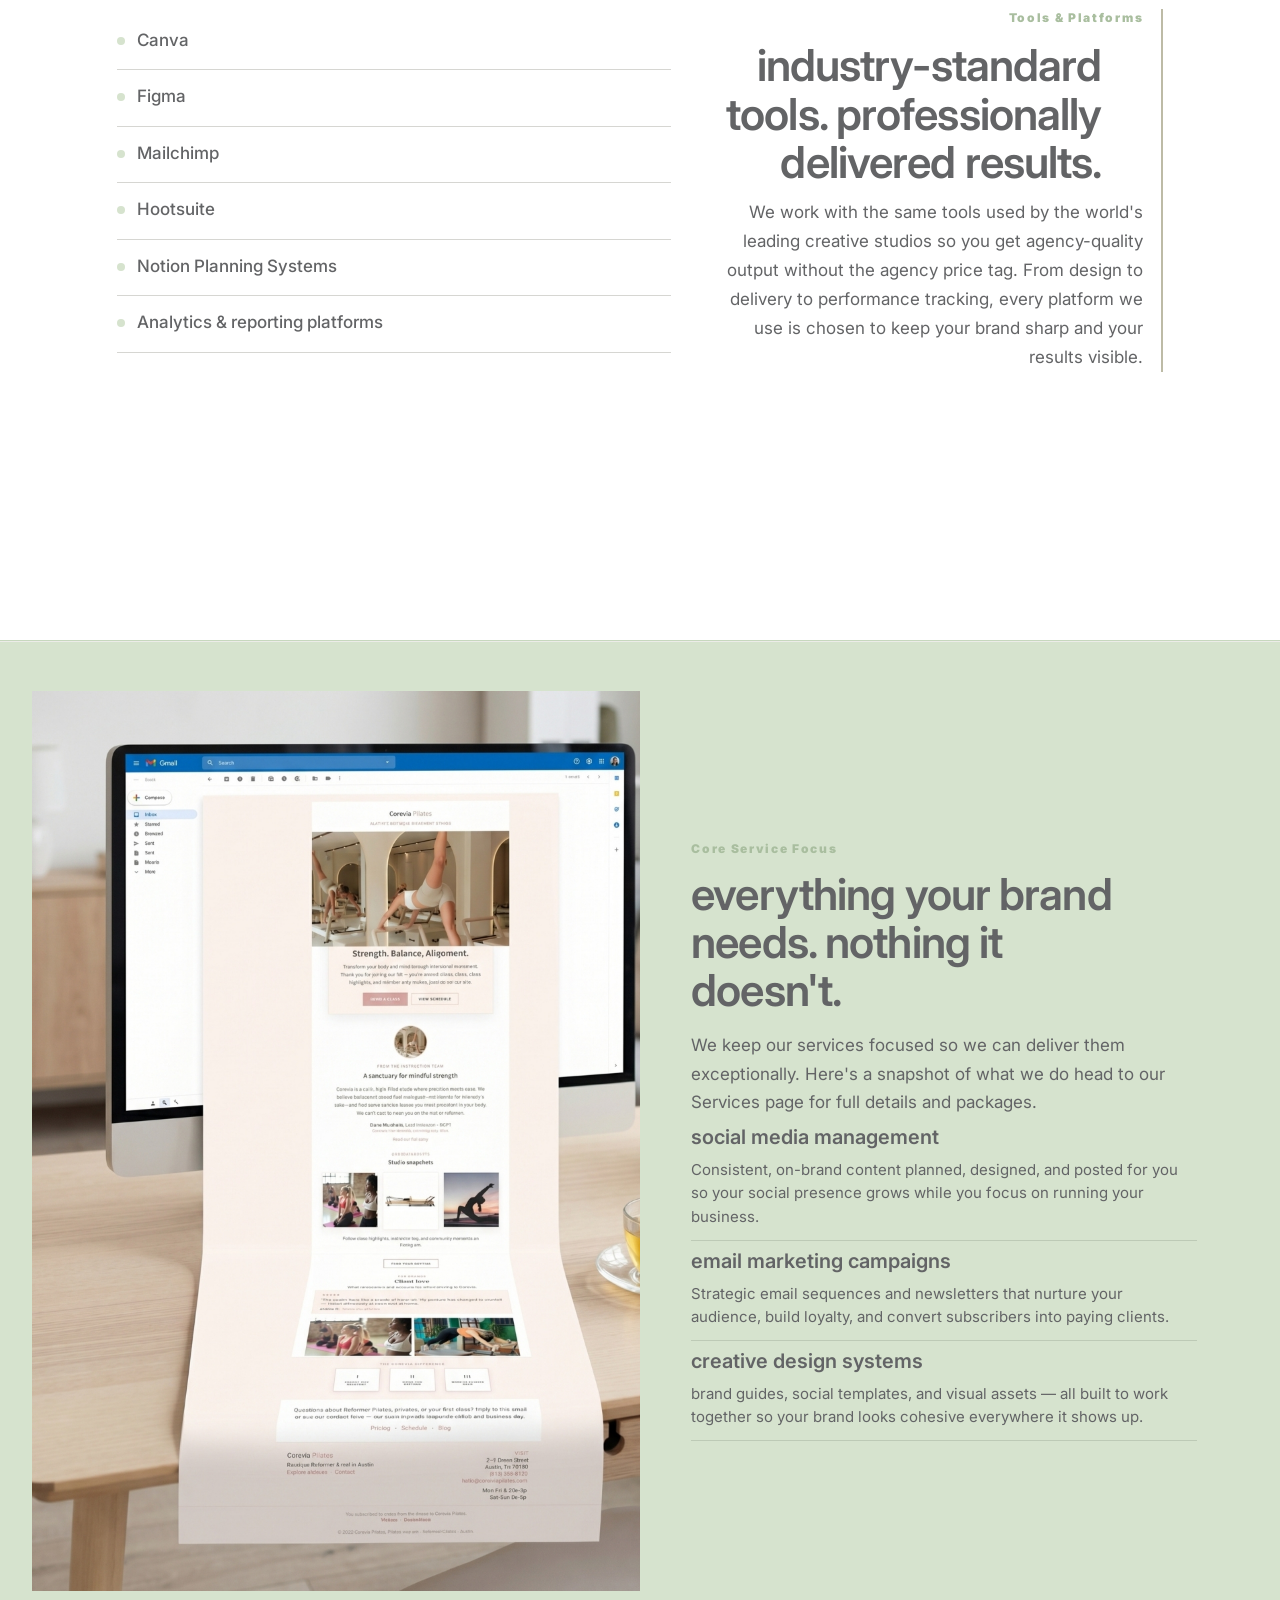
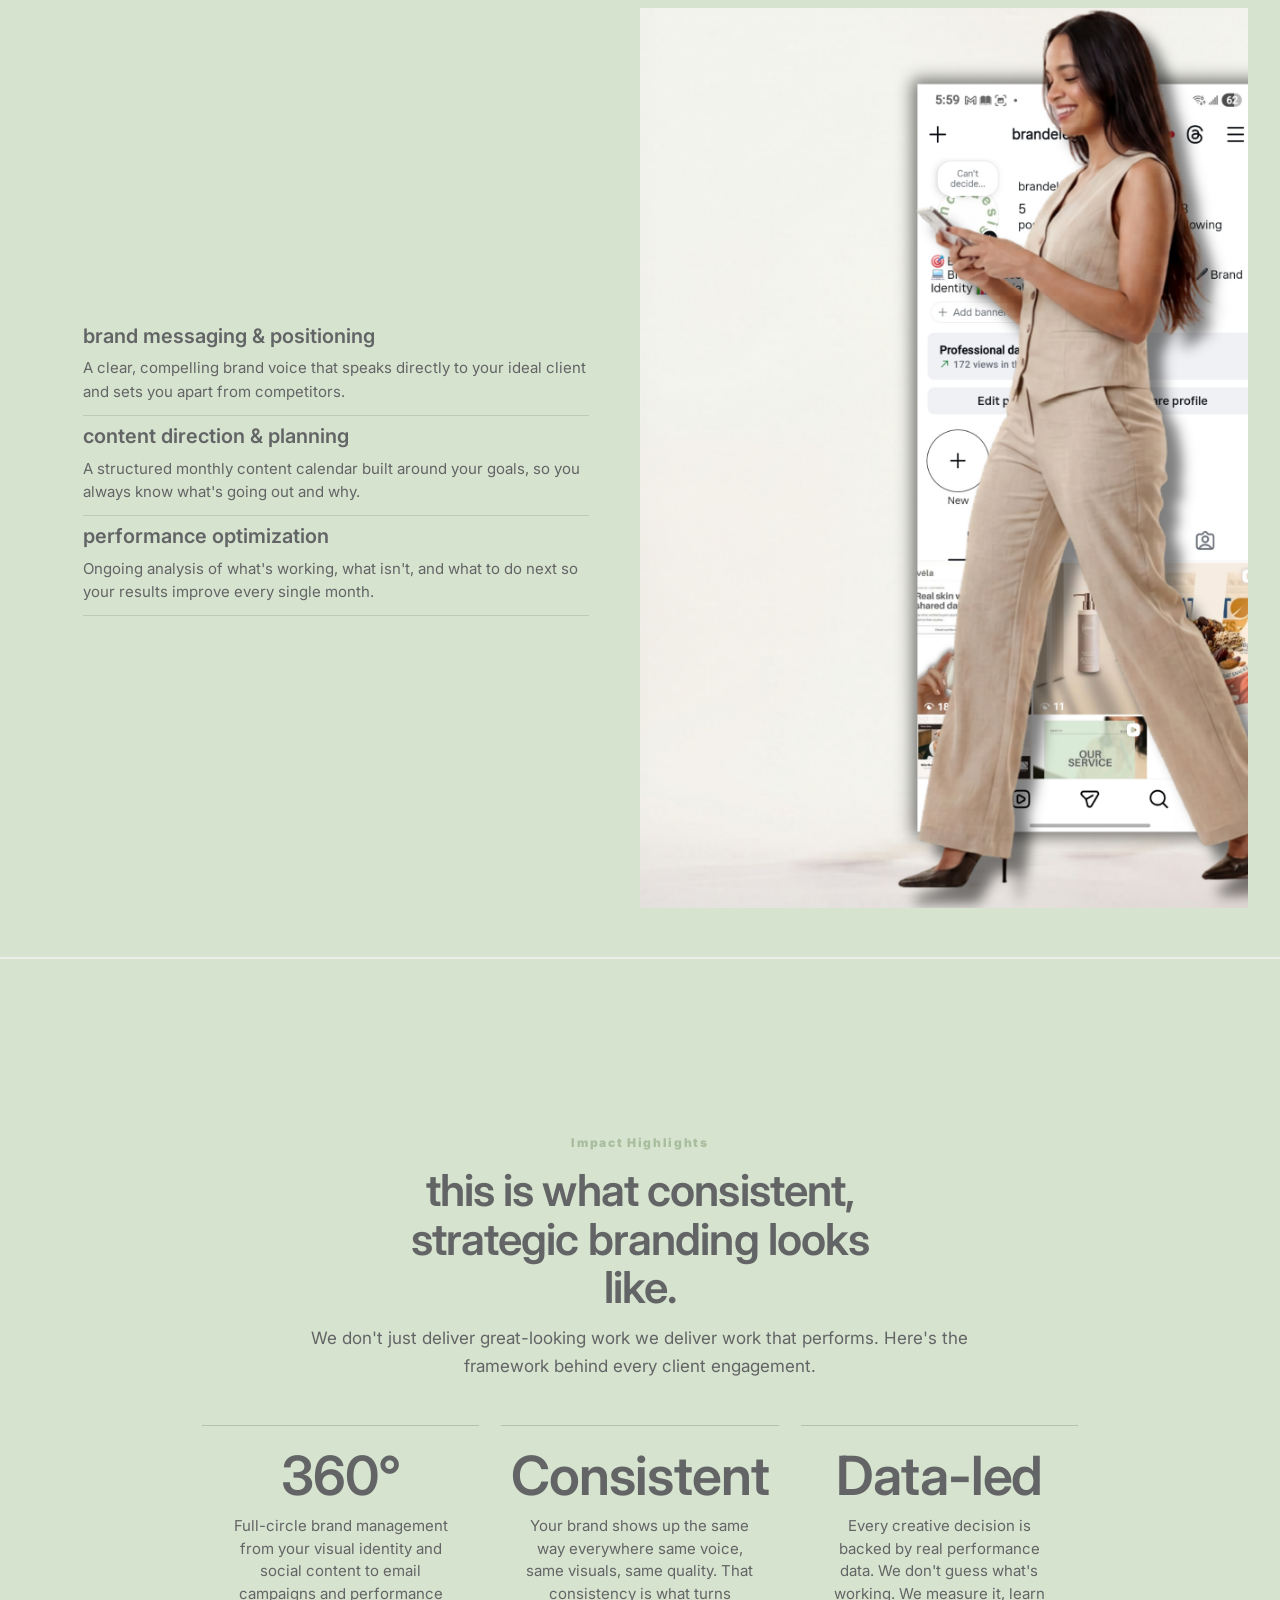
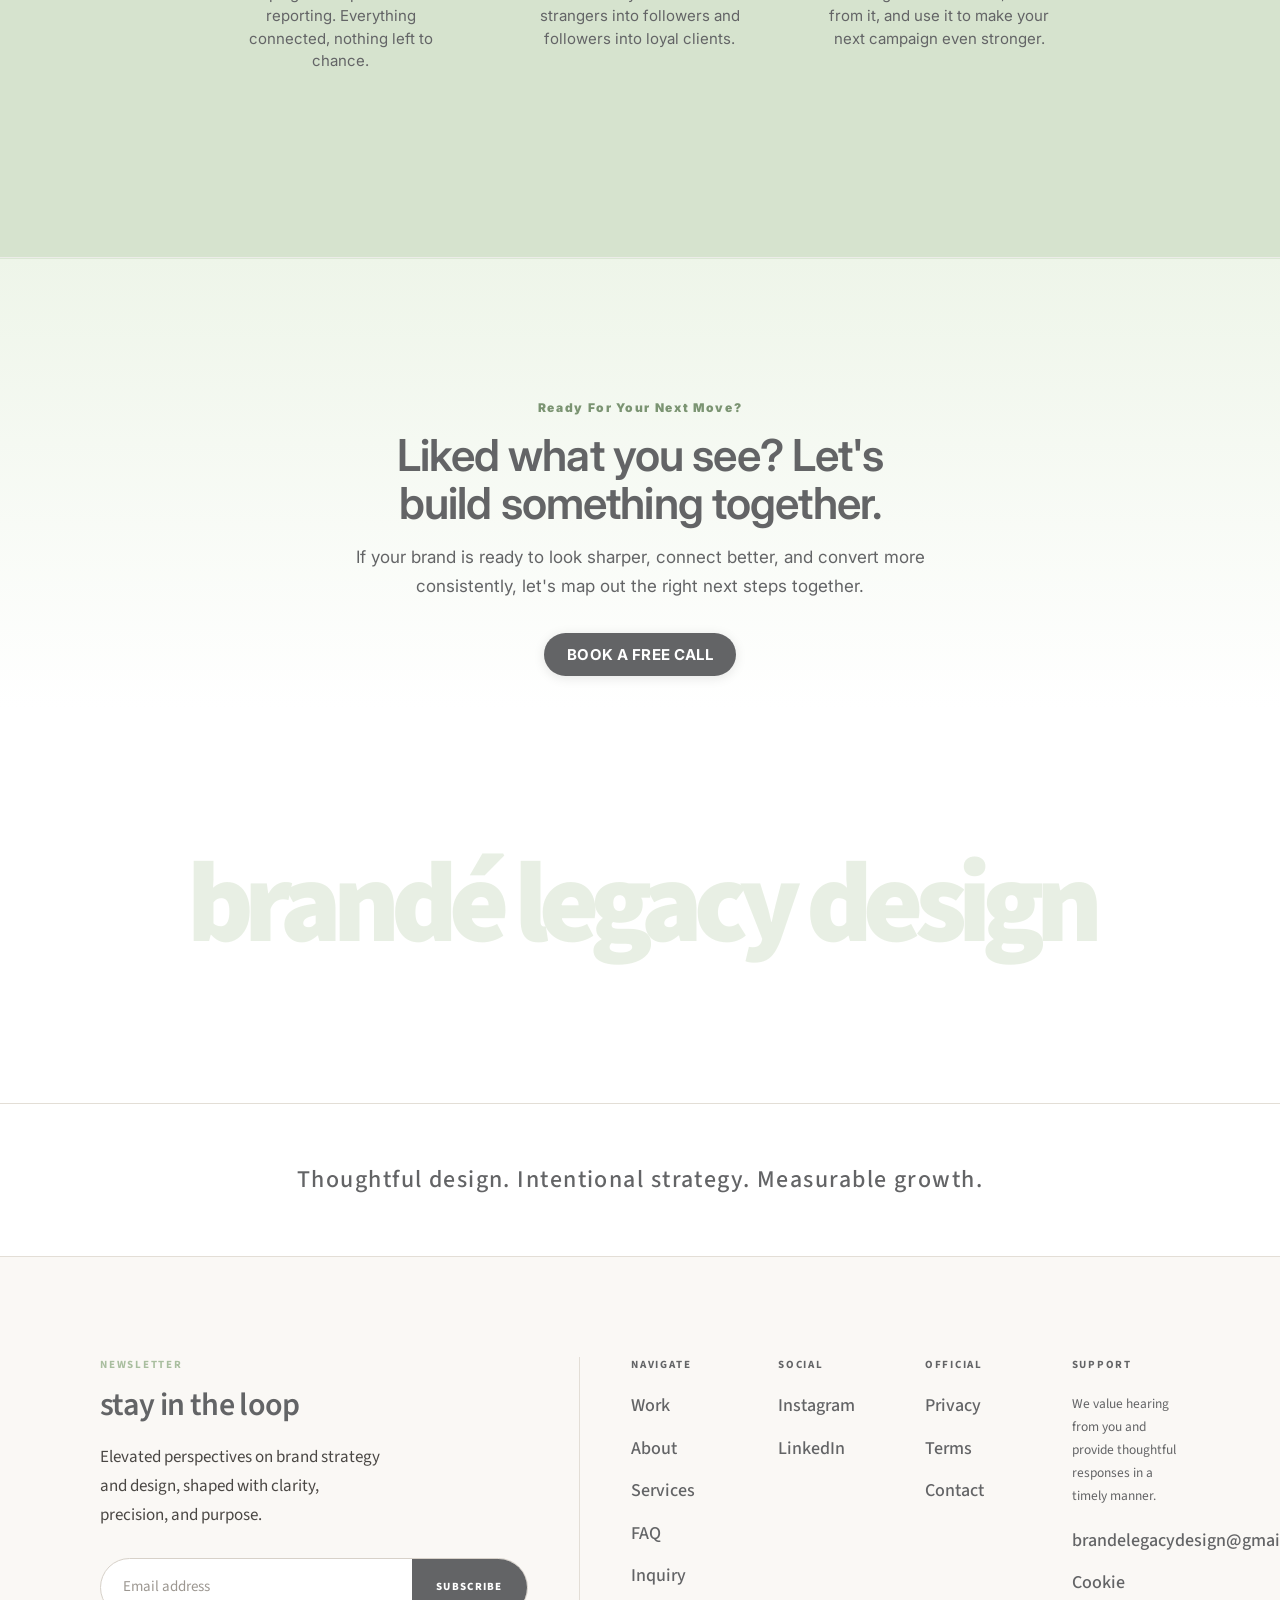
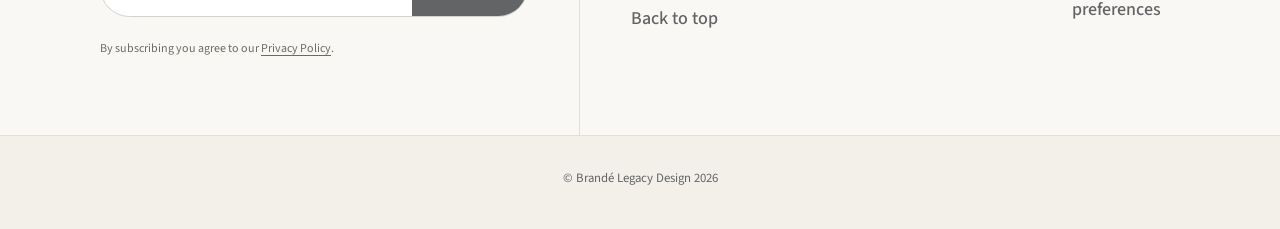
==== commit 18a4da0a: "updated" ====
--- a/about.html
+++ b/about.html
@@ -1078,34 +1078,34 @@
           </div>
         </div>
 
-        <div class="overlayRight">
+         <div class="overlayRight">
           <div class="overlayPreviewGrid" aria-label="Images preview">
             <div class="overlayPreviewTile">
-              <div class="previewBadge" style="top:12px; left:12px;">Featured</div>
+              <!-- <div class="previewBadge" style="top:12px; left:12px;">Featured</div> -->
               <img
                 alt=""
                 loading="lazy"
-                src="file:///C:/Users/shiva/.cursor/projects/k-Cursor/assets/c__Users_shiva_AppData_Roaming_Cursor_User_workspaceStorage_52aabc1fadc14432643841f9afecb5cf_images_image-a9d0b53e-e56e-4e73-a24b-c5c7a6766674.png"
+                src="images/email1.3.jpg"
                 style="object-position: 16% 50%;"
               />
             </div>
 
             <div class="overlayPreviewTile">
-              <div class="previewBadge" style="top:12px; left:12px;">New</div>
+              <!-- <div class="previewBadge" style="top:12px; left:12px;">New</div> -->
               <img
                 alt=""
                 loading="lazy"
-                src="file:///C:/Users/shiva/.cursor/projects/k-Cursor/assets/c__Users_shiva_AppData_Roaming_Cursor_User_workspaceStorage_52aabc1fadc14432643841f9afecb5cf_images_image-a9d0b53e-e56e-4e73-a24b-c5c7a6766674.png"
+                src="images/Website2.jpg"
                 style="object-position: 48% 50%;"
               />
             </div>
 
             <div class="overlayPreviewTile">
-              <div class="previewBadge" style="top:12px; left:12px;">Limited</div>
+              <!-- <div class="previewBadge" style="top:12px; left:12px;">Limited</div> -->
               <img
                 alt=""
                 loading="lazy"
-                src="file:///C:/Users/shiva/.cursor/projects/k-Cursor/assets/c__Users_shiva_AppData_Roaming_Cursor_User_workspaceStorage_52aabc1fadc14432643841f9afecb5cf_images_image-a9d0b53e-e56e-4e73-a24b-c5c7a6766674.png"
+                src="images/website3.1.jpg"
                 style="object-position: 74% 50%;"
               />
             </div>
@@ -1135,7 +1135,7 @@
           <div class="aboutWorkflowInner">
             <div class="aboutWorkflowVisual" aria-hidden="true">
               <img class="workflowImg workflowImgDefault" src="images/About1.2.jpg" alt="" loading="lazy" />
-              <img class="workflowImg workflowImgHover" src="images/About2.1.jpg" alt="" loading="lazy" />
+              <img class="workflowImg workflowImgHover" src="images/About2.1 (1).jpg" alt="" loading="lazy" />
             </div>
             <div class="aboutWorkflowText">
               <p class="kicker">Introduction</p>
@@ -1227,7 +1227,7 @@
             <div class="toolsIntro">
               <p class="kicker">Tools &amp; Platforms</p>
               <h2 class="sectionTitle">Industry-standard tools. Professionally delivered results.</h2>
-              <p class="toolsLead">We work with the same tools used by the world's leading creative studios — so you get agency-quality output without the agency price tag. From design to delivery to performance tracking, every platform we use is chosen to keep your brand sharp and your results visible.</p>
+              <p class="toolsLead">We work with the same tools used by the world's leading creative studios so you get agency-quality output without the agency price tag. From design to delivery to performance tracking, every platform we use is chosen to keep your brand sharp and your results visible.</p>
               <!-- <p class="toolsLead" style="margin-top:10px;">From concept to publishing and performance analysis, every workflow is built to keep your brand identity cohesive and measurable.</p> -->
               <!-- <p class="toolsLead" style="margin-top:10px;">Each platform is selected based on your growth stage and business goals, so creative output, campaign delivery, and performance insights stay connected in one streamlined workflow.</p> -->
             </div>
@@ -1241,8 +1241,8 @@
           <div class="servicesLayout">
             <div class="serviceSplit">
               <figure class="serviceVisual" aria-label="Creative direction workspace">
-                <img class="serviceImg serviceImgDefault" src="images/About3.1.jpg" alt="Brand strategy planning boards and visual references" loading="lazy" />
-                <img class="serviceImg serviceImgHover" src="" alt="Team collaborating on digital campaign planning" loading="lazy" />
+                <img class="serviceImg serviceImgDefault" src="images/email2.3.jpg" alt="Brand strategy planning boards and visual references" loading="lazy" />
+                <img class="serviceImg serviceImgHover" src="images/email2.3.jpg" alt="Team collaborating on digital campaign planning" loading="lazy" />
               </figure>
               <div class="servicesPanel">
                 <div class="servicesIntro">
@@ -1284,8 +1284,8 @@
                 </div>
               </div>
               <figure class="serviceVisual" aria-label="Campaign production workflow">
-                <img class="serviceImg serviceImgDefault" src="images/About3.3.jpg" alt="Creative team reviewing campaign performance and planning content" loading="lazy" />
-                <img class="serviceImg serviceImgHover" src="" alt="Performance analytics dashboard and content strategy review" loading="lazy" />
+                <img class="serviceImg serviceImgDefault" src="images/aboutcover.jpg" alt="Creative team reviewing campaign performance and planning content" loading="lazy" />
+                <img class="serviceImg serviceImgHover" src="images/aboutcover.jpg" alt="Performance analytics dashboard and content strategy review" loading="lazy" />
               </figure>
             </div>
           </div>
